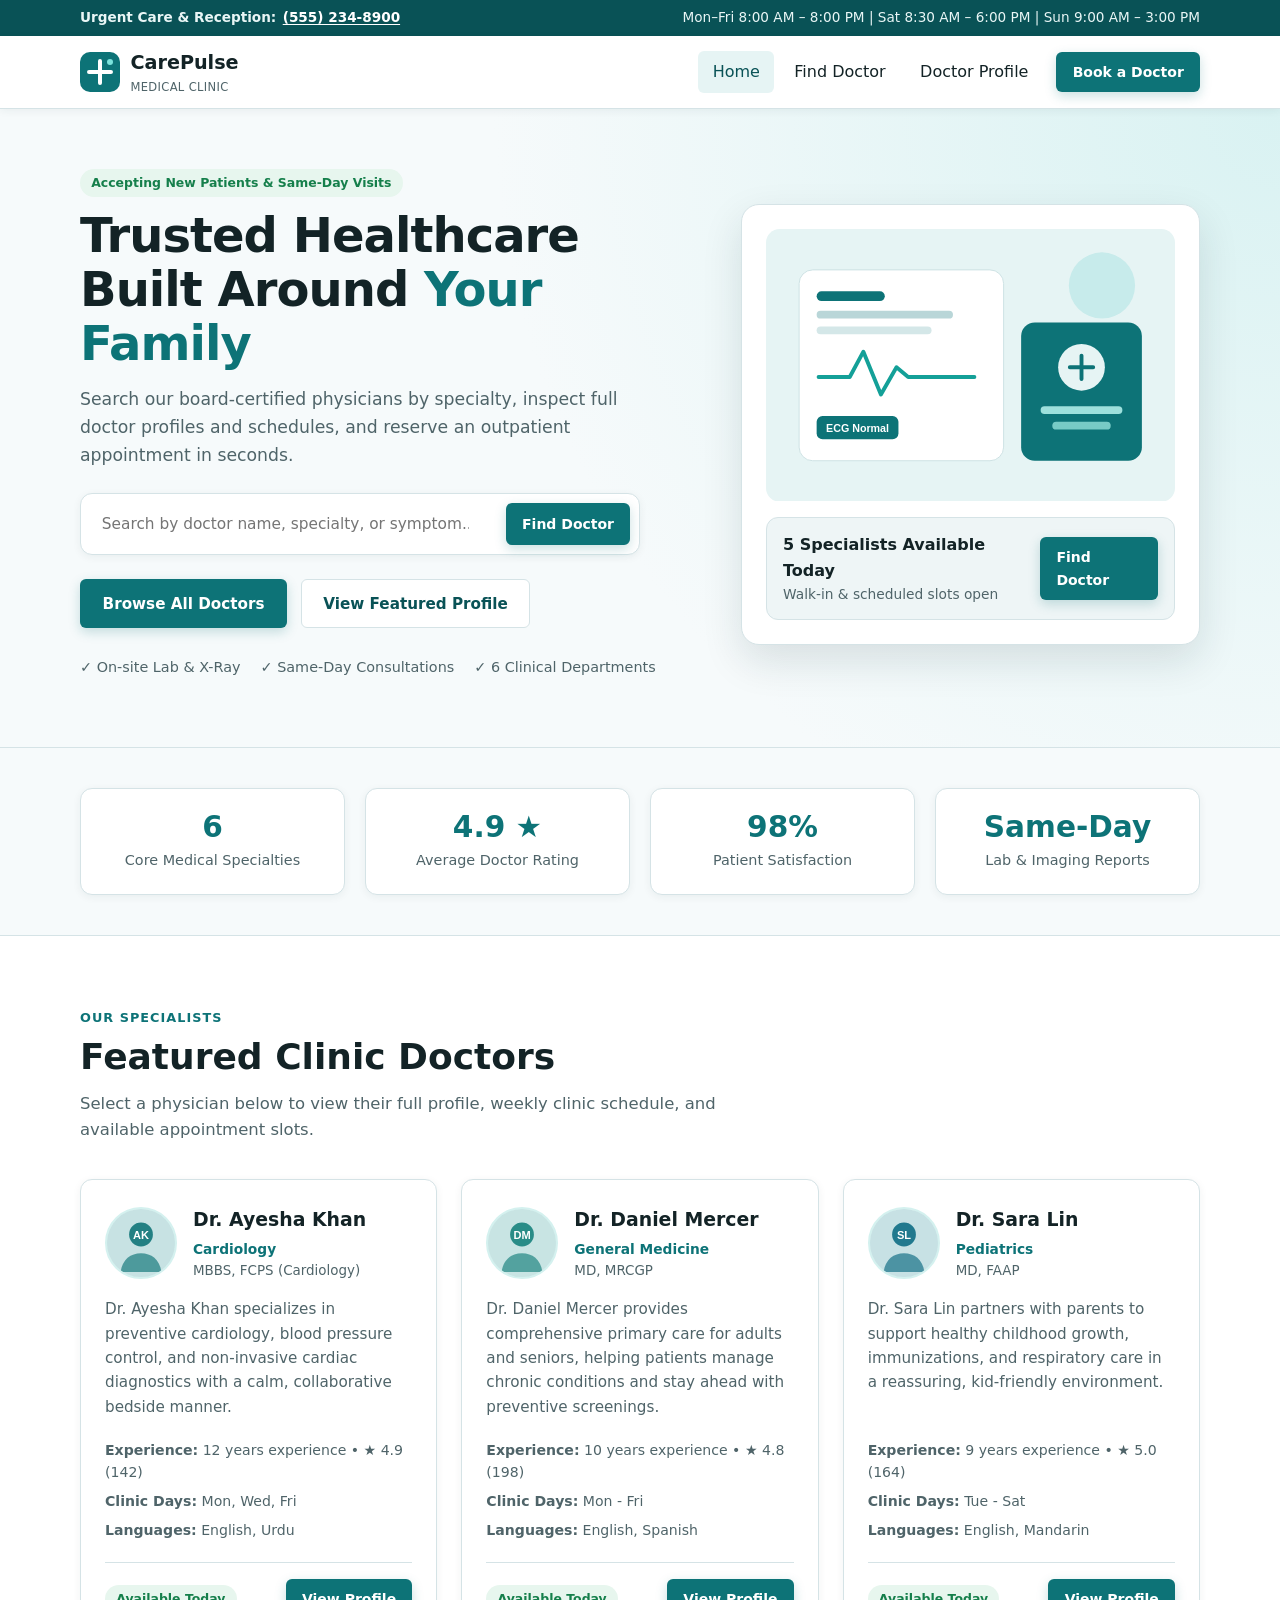
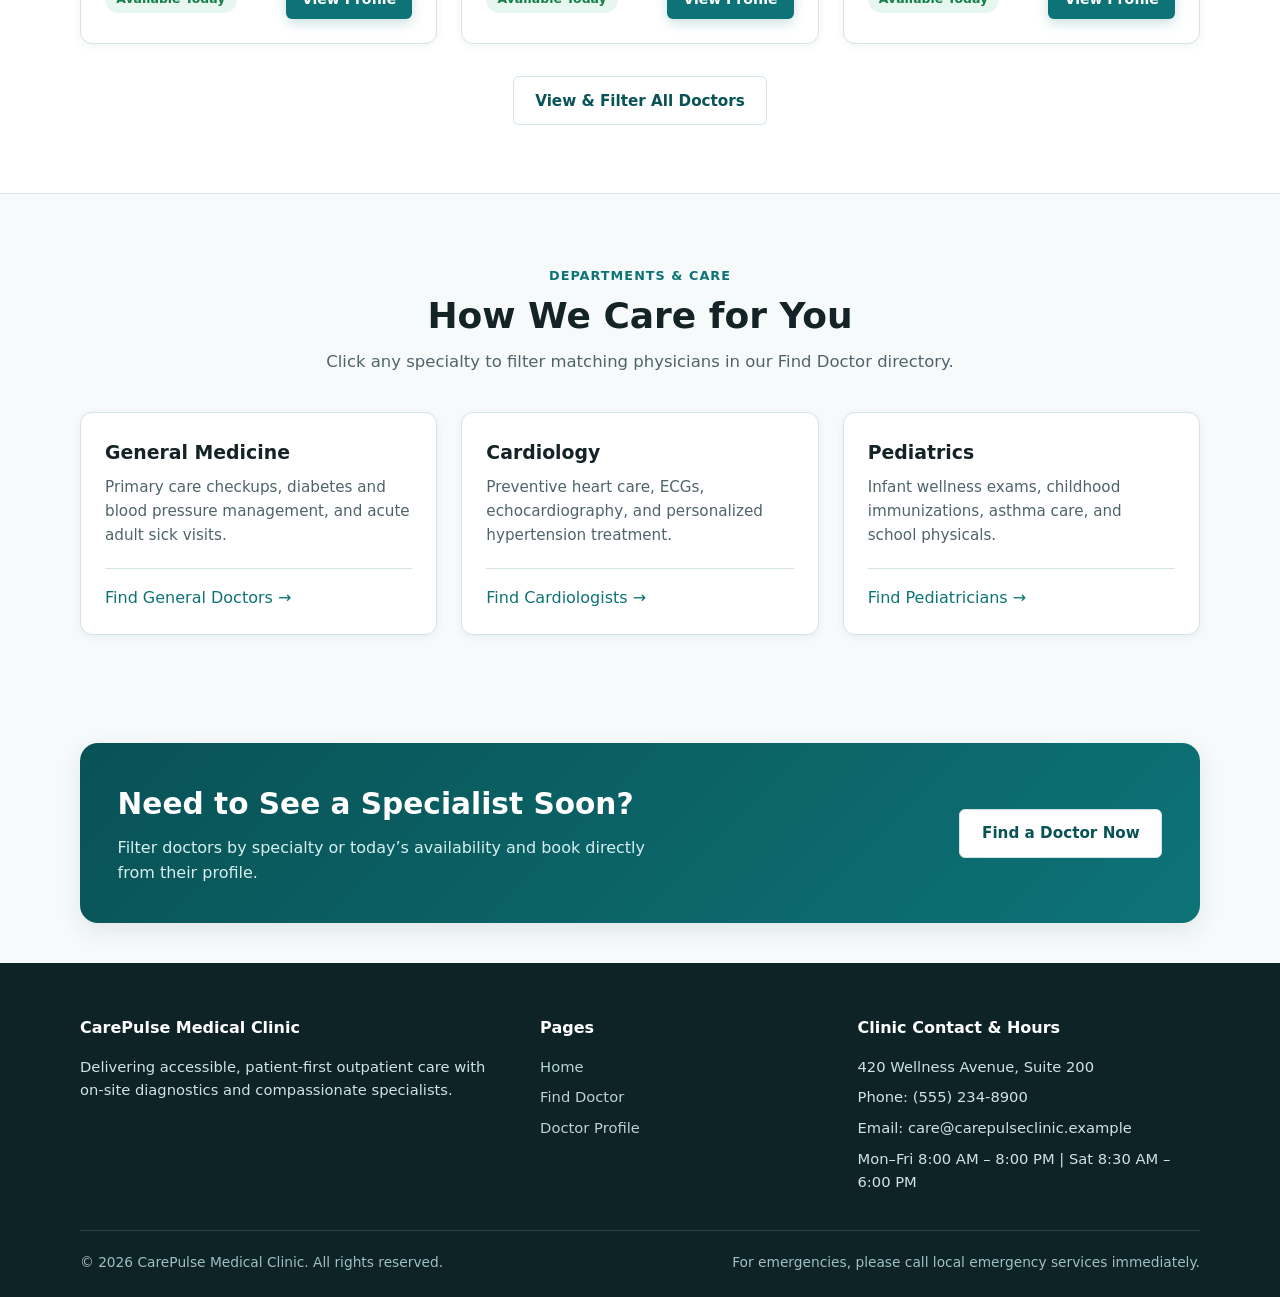
==== index.html @ f6d3c92e "intital draft" ====
<!DOCTYPE html>
<html lang="en">
<head>
  <meta charset="UTF-8">
  <meta name="viewport" content="width=device-width, initial-scale=1.0">
  <title>CarePulse Medical Clinic | Home</title>
  <meta name="description" content="CarePulse Medical Clinic — find trusted specialists, explore doctor profiles, and schedule your visit online.">
  <link rel="stylesheet" href="css/styles.css">
</head>
<body>
  <a class="skip-link" href="#main-content">Skip to main content</a>

  <div class="top-bar">
    <div class="container top-bar__inner">
      <div class="top-bar__item">
        <strong>Urgent Care &amp; Reception:</strong>
        <a href="tel:+15552348900">(555) 234-8900</a>
      </div>
      <div class="top-bar__item">
        <span>Mon–Fri 8:00 AM – 8:00 PM | Sat 8:30 AM – 6:00 PM | Sun 9:00 AM – 3:00 PM</span>
      </div>
    </div>
  </div>

  <header class="site-header">
    <div class="container nav-wrapper">
      <a class="brand" href="index.html">
        <svg class="brand__logo" viewBox="0 0 40 40" fill="none" aria-hidden="true">
          <rect width="40" height="40" rx="10" fill="#0d7377"/>
          <path d="M20 9v22M9 20h22" stroke="#ffffff" stroke-width="4" stroke-linecap="round"/>
          <circle cx="30" cy="10" r="3" fill="#7be3dc"/>
        </svg>
        <span>
          CarePulse
          <span class="brand__sub">Medical Clinic</span>
        </span>
      </a>

      <button class="nav-toggle" id="navToggle" type="button" aria-expanded="false" aria-controls="navMenu" aria-label="Toggle navigation menu">
        <svg width="22" height="22" viewBox="0 0 24 24" fill="none" stroke="currentColor" stroke-width="2" aria-hidden="true">
          <line x1="3" y1="6" x2="21" y2="6"></line>
          <line x1="3" y1="12" x2="21" y2="12"></line>
          <line x1="3" y1="18" x2="21" y2="18"></line>
        </svg>
        Menu
      </button>

      <nav aria-label="Primary navigation">
        <ul class="nav-menu" id="navMenu">
          <li><a class="nav-link is-active" href="index.html" aria-current="page">Home</a></li>
          <li><a class="nav-link" href="finddoctor.html">Find Doctor</a></li>
          <li><a class="nav-link" href="doctorprofile.html">Doctor Profile</a></li>
          <li><a class="btn btn--primary btn--sm nav-cta" href="finddoctor.html">Book a Doctor</a></li>
        </ul>
      </nav>
    </div>
  </header>

  <main id="main-content">
    <section class="hero">
      <div class="container hero__grid">
        <div>
          <span class="badge badge--success">Accepting New Patients &amp; Same-Day Visits</span>
          <h1 class="hero__title">Trusted Healthcare Built Around <span>Your Family</span></h1>
          <p class="hero__desc">
            Search our board-certified physicians by specialty, inspect full doctor profiles and schedules,
            and reserve an outpatient appointment in seconds.
          </p>

          <form class="hero__search-form" id="homeQuickSearchForm" role="search">
            <label class="sr-only" for="homeQuickSearchInput">Search doctor or specialty</label>
            <input
              class="hero__search-input"
              type="search"
              id="homeQuickSearchInput"
              placeholder="Search by doctor name, specialty, or symptom..."
            >
            <button type="submit" class="btn btn--primary btn--sm">Find Doctor</button>
          </form>

          <div class="hero__actions">
            <a class="btn btn--primary" href="finddoctor.html">Browse All Doctors</a>
            <a class="btn btn--secondary" href="doctorprofile.html">View Featured Profile</a>
          </div>
          <div class="hero__trust">
            <span>&#10003; On-site Lab &amp; X-Ray</span>
            <span>&#10003; Same-Day Consultations</span>
            <span>&#10003; 6 Clinical Departments</span>
          </div>
        </div>

        <div class="hero__visual">
          <svg viewBox="0 0 420 280" width="100%" role="img" aria-label="CarePulse clinic care and diagnostics illustration">
            <rect width="420" height="280" rx="14" fill="#e6f4f4"/>
            <circle cx="345" cy="58" r="34" fill="#c7ebeb"/>
            <rect x="34" y="42" width="210" height="196" rx="14" fill="#ffffff" stroke="#cde2e4"/>
            <rect x="52" y="64" width="70" height="10" rx="5" fill="#0d7377"/>
            <rect x="52" y="84" width="140" height="8" rx="4" fill="#b9d6d8"/>
            <rect x="52" y="100" width="118" height="8" rx="4" fill="#d4e7e8"/>
            <path d="M54 152h32l14-26 18 44 16-28 12 10h68" fill="none" stroke="#14a098" stroke-width="4" stroke-linecap="round" stroke-linejoin="round"/>
            <rect x="52" y="192" width="84" height="24" rx="6" fill="#0d7377"/>
            <text x="94" y="208" text-anchor="middle" fill="#ffffff" font-size="11" font-weight="700" font-family="sans-serif">ECG Normal</text>
            <rect x="262" y="96" width="124" height="142" rx="14" fill="#0d7377"/>
            <circle cx="324" cy="142" r="24" fill="#e6f4f4"/>
            <path d="M324 130v24M312 142h24" stroke="#0d7377" stroke-width="4" stroke-linecap="round"/>
            <rect x="282" y="182" width="84" height="8" rx="4" fill="#9de0dc"/>
            <rect x="294" y="198" width="60" height="8" rx="4" fill="#78cbc6"/>
          </svg>
          <div class="hero__floating-card">
            <div>
              <strong>5 Specialists Available Today</strong>
              <div style="font-size:0.86rem;color:var(--color-text-muted);">Walk-in &amp; scheduled slots open</div>
            </div>
            <a class="btn btn--primary btn--sm" href="finddoctor.html">Find Doctor</a>
          </div>
        </div>
      </div>
    </section>

    <section class="section section--tight">
      <div class="container">
        <div class="stats-grid">
          <div class="stat-card">
            <div class="stat-card__value">6</div>
            <div class="stat-card__label">Core Medical Specialties</div>
          </div>
          <div class="stat-card">
            <div class="stat-card__value">4.9 &#9733;</div>
            <div class="stat-card__label">Average Doctor Rating</div>
          </div>
          <div class="stat-card">
            <div class="stat-card__value">98%</div>
            <div class="stat-card__label">Patient Satisfaction</div>
          </div>
          <div class="stat-card">
            <div class="stat-card__value">Same-Day</div>
            <div class="stat-card__label">Lab &amp; Imaging Reports</div>
          </div>
        </div>
      </div>
    </section>

    <section class="section section--alt">
      <div class="container">
        <div class="section-header">
          <span class="section-header__eyebrow">Our Specialists</span>
          <h2 class="section-header__title">Featured Clinic Doctors</h2>
          <p class="section-header__desc">
            Select a physician below to view their full profile, weekly clinic schedule, and available appointment slots.
          </p>
        </div>

        <div class="card-grid" id="homeFeaturedDoctors"></div>

        <div style="margin-top:2rem;text-align:center;">
          <a class="btn btn--secondary" href="finddoctor.html">View &amp; Filter All Doctors</a>
        </div>
      </div>
    </section>

    <section class="section">
      <div class="container">
        <div class="section-header section-header--center">
          <span class="section-header__eyebrow">Departments &amp; Care</span>
          <h2 class="section-header__title">How We Care for You</h2>
          <p class="section-header__desc">Click any specialty to filter matching physicians in our Find Doctor directory.</p>
        </div>

        <div class="card-grid">
          <article class="card">
            <h3 class="card__title">General Medicine</h3>
            <p class="card__text">Primary care checkups, diabetes and blood pressure management, and acute adult sick visits.</p>
            <div class="card__footer">
              <a href="finddoctor.html?specialty=general-medicine">Find General Doctors &rarr;</a>
            </div>
          </article>

          <article class="card">
            <h3 class="card__title">Cardiology</h3>
            <p class="card__text">Preventive heart care, ECGs, echocardiography, and personalized hypertension treatment.</p>
            <div class="card__footer">
              <a href="finddoctor.html?specialty=cardiology">Find Cardiologists &rarr;</a>
            </div>
          </article>

          <article class="card">
            <h3 class="card__title">Pediatrics</h3>
            <p class="card__text">Infant wellness exams, childhood immunizations, asthma care, and school physicals.</p>
            <div class="card__footer">
              <a href="finddoctor.html?specialty=pediatrics">Find Pediatricians &rarr;</a>
            </div>
          </article>
        </div>
      </div>
    </section>

    <section class="section section--tight">
      <div class="container">
        <div class="cta-banner">
          <div>
            <h2 class="cta-banner__title">Need to See a Specialist Soon?</h2>
            <p class="cta-banner__desc">Filter doctors by specialty or today&rsquo;s availability and book directly from their profile.</p>
          </div>
          <a class="btn btn--secondary" href="finddoctor.html">Find a Doctor Now</a>
        </div>
      </div>
    </section>
  </main>

  <footer class="site-footer">
    <div class="container">
      <div class="footer-grid">
        <div>
          <h3 class="footer-title">CarePulse Medical Clinic</h3>
          <p style="margin:0;font-size:0.92rem;">
            Delivering accessible, patient-first outpatient care with on-site diagnostics and compassionate specialists.
          </p>
        </div>
        <div>
          <h3 class="footer-title">Pages</h3>
          <ul class="footer-links">
            <li><a href="index.html">Home</a></li>
            <li><a href="finddoctor.html">Find Doctor</a></li>
            <li><a href="doctorprofile.html">Doctor Profile</a></li>
          </ul>
        </div>
        <div>
          <h3 class="footer-title">Clinic Contact &amp; Hours</h3>
          <ul class="footer-links">
            <li>420 Wellness Avenue, Suite 200</li>
            <li>Phone: (555) 234-8900</li>
            <li>Email: care@carepulseclinic.example</li>
            <li>Mon–Fri 8:00 AM – 8:00 PM | Sat 8:30 AM – 6:00 PM</li>
          </ul>
        </div>
      </div>
      <div class="footer-bottom">
        <span>&copy; <span id="currentYear">2026</span> CarePulse Medical Clinic. All rights reserved.</span>
        <span>For emergencies, please call local emergency services immediately.</span>
      </div>
    </div>
  </footer>

  <script src="js/data.js"></script>
  <script src="js/main.js"></script>
</body>
</html>
---- css/styles.css ----
/* ==========================================================================
   CarePulse Medical Clinic - 3-Page Design System & Styles
   Pages: index.html (Home), finddoctor.html (Find Doctor), doctorprofile.html
   ========================================================================== */

:root {
  --color-primary: #0d7377;
  --color-primary-dark: #095256;
  --color-primary-light: #e6f4f4;
  --color-accent: #14a098;
  --color-accent-soft: #d4f1ef;

  --color-bg: #f6fafb;
  --color-surface: #ffffff;
  --color-surface-alt: #eef5f6;

  --color-text: #132326;
  --color-text-muted: #4f6469;
  --color-border: #d5e3e6;

  --color-success: #157f4b;
  --color-success-bg: #e7f6ee;
  --color-warning: #a15c07;
  --color-warning-bg: #fef4e6;
  --color-danger: #c0392b;
  --color-danger-bg: #fdecea;

  --font-sans: "Segoe UI", system-ui, -apple-system, BlinkMacSystemFont, Roboto,
    "Helvetica Neue", Arial, sans-serif;

  --container-max: 1160px;
  --radius-sm: 6px;
  --radius-md: 12px;
  --radius-lg: 18px;
  --radius-pill: 999px;

  --shadow-sm: 0 2px 8px rgba(13, 45, 50, 0.06);
  --shadow-md: 0 8px 24px rgba(13, 45, 50, 0.09);
  --shadow-lg: 0 16px 40px rgba(13, 45, 50, 0.12);

  --transition-fast: 0.18s ease;
  --transition-base: 0.25s ease;
}

*,
*::before,
*::after {
  box-sizing: border-box;
}

html {
  scroll-behavior: smooth;
}

body {
  margin: 0;
  font-family: var(--font-sans);
  color: var(--color-text);
  background-color: var(--color-bg);
  line-height: 1.6;
  -webkit-font-smoothing: antialiased;
}

img,
svg {
  display: block;
  max-width: 100%;
}

a {
  color: var(--color-primary);
  text-decoration: none;
}

a:hover {
  color: var(--color-primary-dark);
}

button,
input,
select,
textarea {
  font: inherit;
  color: inherit;
}

:focus-visible {
  outline: 3px solid var(--color-accent);
  outline-offset: 2px;
}

.sr-only {
  position: absolute;
  width: 1px;
  height: 1px;
  padding: 0;
  margin: -1px;
  overflow: hidden;
  clip: rect(0, 0, 0, 0);
  border: 0;
}

.skip-link {
  position: absolute;
  left: 1rem;
  top: -3rem;
  background: var(--color-primary-dark);
  color: #ffffff;
  padding: 0.6rem 1rem;
  border-radius: var(--radius-sm);
  z-index: 1000;
  font-weight: 600;
  transition: top var(--transition-fast);
}

.skip-link:focus {
  top: 0.75rem;
  color: #ffffff;
}

.container {
  width: 100%;
  max-width: var(--container-max);
  margin: 0 auto;
  padding: 0 1.25rem;
}

/* Utility Bar */
.top-bar {
  background: var(--color-primary-dark);
  color: #e9f6f6;
  font-size: 0.85rem;
  padding: 0.45rem 0;
}

.top-bar__inner {
  display: flex;
  flex-wrap: wrap;
  justify-content: space-between;
  align-items: center;
  gap: 0.5rem 1.25rem;
}

.top-bar__item {
  display: inline-flex;
  align-items: center;
  gap: 0.4rem;
}

.top-bar a {
  color: #ffffff;
  font-weight: 600;
  text-decoration: underline;
  text-underline-offset: 2px;
}

/* Header & Navigation */
.site-header {
  position: sticky;
  top: 0;
  z-index: 900;
  background: rgba(255, 255, 255, 0.96);
  backdrop-filter: blur(8px);
  border-bottom: 1px solid var(--color-border);
  box-shadow: var(--shadow-sm);
}

.nav-wrapper {
  display: flex;
  align-items: center;
  justify-content: space-between;
  min-height: 72px;
  gap: 1rem;
}

.brand {
  display: inline-flex;
  align-items: center;
  gap: 0.65rem;
  font-weight: 700;
  font-size: 1.2rem;
  color: var(--color-text);
}

.brand:hover {
  color: var(--color-primary);
}

.brand__logo {
  width: 40px;
  height: 40px;
  flex-shrink: 0;
}

.brand__sub {
  display: block;
  font-size: 0.72rem;
  font-weight: 500;
  color: var(--color-text-muted);
  letter-spacing: 0.03em;
  text-transform: uppercase;
}

.nav-toggle {
  display: none;
  background: var(--color-surface-alt);
  border: 1px solid var(--color-border);
  border-radius: var(--radius-sm);
  padding: 0.5rem 0.65rem;
  cursor: pointer;
  color: var(--color-text);
}

.nav-menu {
  display: flex;
  align-items: center;
  gap: 0.35rem;
  list-style: none;
  margin: 0;
  padding: 0;
}

.nav-link {
  display: inline-block;
  padding: 0.5rem 0.9rem;
  border-radius: var(--radius-sm);
  font-weight: 500;
  color: var(--color-text);
  transition: background-color var(--transition-fast), color var(--transition-fast);
}

.nav-link:hover,
.nav-link.is-active {
  background: var(--color-primary-light);
  color: var(--color-primary-dark);
}

.nav-cta {
  margin-left: 0.5rem;
}

/* Buttons */
.btn {
  display: inline-flex;
  align-items: center;
  justify-content: center;
  gap: 0.5rem;
  padding: 0.72rem 1.35rem;
  border-radius: var(--radius-sm);
  font-weight: 600;
  font-size: 0.95rem;
  border: 1px solid transparent;
  cursor: pointer;
  transition: transform var(--transition-fast), background-color var(--transition-fast),
    border-color var(--transition-fast), box-shadow var(--transition-fast);
}

.btn:active {
  transform: translateY(1px);
}

.btn--primary {
  background: var(--color-primary);
  color: #ffffff;
  box-shadow: 0 4px 12px rgba(13, 115, 119, 0.22);
}

.btn--primary:hover {
  background: var(--color-primary-dark);
  color: #ffffff;
}

.btn--secondary {
  background: var(--color-surface);
  color: var(--color-primary-dark);
  border-color: var(--color-border);
}

.btn--secondary:hover {
  background: var(--color-primary-light);
  border-color: var(--color-primary);
}

.btn--danger {
  background: var(--color-danger-bg);
  color: var(--color-danger);
  border-color: #f5c6c2;
  padding: 0.45rem 0.85rem;
  font-size: 0.85rem;
}

.btn--danger:hover {
  background: var(--color-danger);
  color: #ffffff;
}

.btn--sm {
  padding: 0.5rem 0.95rem;
  font-size: 0.875rem;
}

/* Badges & Tags */
.badge {
  display: inline-flex;
  align-items: center;
  gap: 0.35rem;
  padding: 0.25rem 0.7rem;
  border-radius: var(--radius-pill);
  font-size: 0.78rem;
  font-weight: 600;
  background: var(--color-primary-light);
  color: var(--color-primary-dark);
}

.badge--success {
  background: var(--color-success-bg);
  color: var(--color-success);
}

.badge--warning {
  background: var(--color-warning-bg);
  color: var(--color-warning);
}

.tag-list {
  display: flex;
  flex-wrap: wrap;
  gap: 0.5rem;
  list-style: none;
  margin: 0;
  padding: 0;
}

.tag {
  background: var(--color-surface-alt);
  border: 1px solid var(--color-border);
  border-radius: var(--radius-pill);
  padding: 0.32rem 0.8rem;
  font-size: 0.85rem;
  color: var(--color-text);
}

/* Sections */
.section {
  padding: 4.25rem 0;
}

.section--alt {
  background: var(--color-surface);
  border-top: 1px solid var(--color-border);
  border-bottom: 1px solid var(--color-border);
}

.section--tight {
  padding: 2.5rem 0;
}

.section-header {
  max-width: 680px;
  margin-bottom: 2.25rem;
}

.section-header--center {
  margin-left: auto;
  margin-right: auto;
  text-align: center;
}

.section-header__eyebrow {
  display: inline-block;
  font-size: 0.8rem;
  font-weight: 700;
  text-transform: uppercase;
  letter-spacing: 0.08em;
  color: var(--color-primary);
  margin-bottom: 0.45rem;
}

.section-header__title {
  margin: 0 0 0.75rem;
  font-size: clamp(1.65rem, 3vw, 2.25rem);
  line-height: 1.2;
}

.section-header__desc {
  margin: 0;
  color: var(--color-text-muted);
  font-size: 1.03rem;
}

/* Page Banner */
.page-banner {
  background: linear-gradient(135deg, var(--color-primary-dark) 0%, var(--color-primary) 100%);
  color: #ffffff;
  padding: 3rem 0;
}

.page-banner__title {
  margin: 0.4rem 0 0.6rem;
  font-size: clamp(1.8rem, 3.2vw, 2.45rem);
  line-height: 1.15;
}

.page-banner__desc {
  margin: 0;
  max-width: 640px;
  color: #d9f1f1;
  font-size: 1.02rem;
}

.breadcrumb {
  display: flex;
  align-items: center;
  gap: 0.45rem;
  font-size: 0.88rem;
  color: #cbe9ea;
}

.breadcrumb a {
  color: #ffffff;
  text-decoration: underline;
  text-underline-offset: 2px;
}

/* Hero Section */
.hero {
  background: radial-gradient(circle at top right, #d9f2f2 0%, var(--color-bg) 55%);
  padding: 3.75rem 0 4.25rem;
  border-bottom: 1px solid var(--color-border);
}

.hero__grid {
  display: grid;
  grid-template-columns: 1.15fr 0.85fr;
  align-items: center;
  gap: 2.5rem;
}

.hero__title {
  margin: 0.75rem 0 1rem;
  font-size: clamp(2rem, 4vw, 3rem);
  line-height: 1.12;
  letter-spacing: -0.02em;
}

.hero__title span {
  color: var(--color-primary);
}

.hero__desc {
  margin: 0 0 1.5rem;
  font-size: 1.08rem;
  color: var(--color-text-muted);
  max-width: 560px;
}

.hero__search-form {
  display: flex;
  flex-wrap: wrap;
  gap: 0.65rem;
  background: var(--color-surface);
  border: 1px solid var(--color-border);
  padding: 0.55rem;
  border-radius: var(--radius-md);
  box-shadow: var(--shadow-sm);
  margin-bottom: 1.5rem;
  max-width: 560px;
}

.hero__search-input {
  flex: 1;
  min-width: 200px;
  border: 0;
  background: transparent;
  padding: 0.55rem 0.75rem;
  font-size: 0.96rem;
}

.hero__search-input:focus {
  outline: none;
}

.hero__actions {
  display: flex;
  flex-wrap: wrap;
  gap: 0.85rem;
  margin-bottom: 1.75rem;
}

.hero__trust {
  display: flex;
  flex-wrap: wrap;
  gap: 1.25rem;
  font-size: 0.9rem;
  color: var(--color-text-muted);
}

.hero__visual {
  background: var(--color-surface);
  border: 1px solid var(--color-border);
  border-radius: var(--radius-lg);
  padding: 1.5rem;
  box-shadow: var(--shadow-lg);
}

.hero__floating-card {
  margin-top: 1rem;
  display: flex;
  align-items: center;
  justify-content: space-between;
  gap: 1rem;
  padding: 0.85rem 1rem;
  background: var(--color-surface-alt);
  border-radius: var(--radius-md);
  border: 1px solid var(--color-border);
}

/* Stats Strip */
.stats-grid {
  display: grid;
  grid-template-columns: repeat(4, 1fr);
  gap: 1.25rem;
}

.stat-card {
  background: var(--color-surface);
  border: 1px solid var(--color-border);
  border-radius: var(--radius-md);
  padding: 1.35rem;
  text-align: center;
  box-shadow: var(--shadow-sm);
}

.stat-card__value {
  font-size: 1.85rem;
  font-weight: 800;
  color: var(--color-primary);
  line-height: 1.1;
}

.stat-card__label {
  margin-top: 0.35rem;
  font-size: 0.9rem;
  color: var(--color-text-muted);
}

/* Grids & Cards */
.card-grid {
  display: grid;
  grid-template-columns: repeat(3, 1fr);
  gap: 1.5rem;
}

.card-grid--2 {
  grid-template-columns: repeat(2, 1fr);
}

.card {
  background: var(--color-surface);
  border: 1px solid var(--color-border);
  border-radius: var(--radius-md);
  padding: 1.5rem;
  box-shadow: var(--shadow-sm);
  display: flex;
  flex-direction: column;
  transition: transform var(--transition-base), box-shadow var(--transition-base),
    border-color var(--transition-base);
}

.card:hover {
  transform: translateY(-3px);
  box-shadow: var(--shadow-md);
  border-color: #b7d7dc;
}

.card__icon {
  width: 48px;
  height: 48px;
  border-radius: var(--radius-md);
  background: var(--color-primary-light);
  color: var(--color-primary);
  display: inline-flex;
  align-items: center;
  justify-content: center;
  margin-bottom: 1rem;
}

.card__title {
  margin: 0 0 0.5rem;
  font-size: 1.18rem;
}

.card__text {
  margin: 0 0 1.25rem;
  color: var(--color-text-muted);
  font-size: 0.95rem;
  flex: 1;
}

.card__footer {
  display: flex;
  align-items: center;
  justify-content: space-between;
  gap: 0.75rem;
  padding-top: 1rem;
  border-top: 1px solid var(--color-border);
}

/* Doctor Cards */
.doctor-card__header {
  display: flex;
  align-items: center;
  gap: 1rem;
  margin-bottom: 1rem;
}

.doctor-avatar {
  width: 72px;
  height: 72px;
  border-radius: 50%;
  background: var(--color-primary-light);
  border: 2px solid var(--color-accent-soft);
  flex-shrink: 0;
  overflow: hidden;
  display: flex;
  align-items: center;
  justify-content: center;
}

.doctor-avatar--lg {
  width: 104px;
  height: 104px;
}

.doctor-card__specialty {
  font-size: 0.86rem;
  font-weight: 600;
  color: var(--color-primary);
}

.doctor-card__creds {
  font-size: 0.84rem;
  color: var(--color-text-muted);
}

.doctor-details {
  list-style: none;
  margin: 0 0 1.25rem;
  padding: 0;
  display: grid;
  gap: 0.4rem;
  font-size: 0.88rem;
  color: var(--color-text-muted);
}

/* Filter Toolbar (Find Doctor Page) */
.filter-bar {
  background: var(--color-surface);
  border: 1px solid var(--color-border);
  border-radius: var(--radius-md);
  padding: 1.15rem;
  margin-bottom: 1.5rem;
  display: flex;
  flex-wrap: wrap;
  align-items: center;
  justify-content: space-between;
  gap: 1rem;
  box-shadow: var(--shadow-sm);
}

.filter-controls {
  display: flex;
  flex-wrap: wrap;
  align-items: center;
  gap: 0.75rem;
  width: 100%;
}

.filter-pills {
  display: flex;
  flex-wrap: wrap;
  gap: 0.5rem;
}

.filter-pill {
  border: 1px solid var(--color-border);
  background: var(--color-surface-alt);
  color: var(--color-text);
  padding: 0.45rem 0.9rem;
  border-radius: var(--radius-pill);
  font-size: 0.88rem;
  font-weight: 600;
  cursor: pointer;
  transition: background-color var(--transition-fast), color var(--transition-fast),
    border-color var(--transition-fast);
}

.filter-pill:hover {
  border-color: var(--color-primary);
}

.filter-pill.is-active {
  background: var(--color-primary);
  border-color: var(--color-primary);
  color: #ffffff;
}

.search-box {
  position: relative;
  min-width: 240px;
  flex: 1;
}

.search-box__input {
  width: 100%;
  padding: 0.6rem 0.9rem 0.6rem 2.35rem;
  border: 1px solid var(--color-border);
  border-radius: var(--radius-sm);
  background: var(--color-bg);
}

.search-box__icon {
  position: absolute;
  left: 0.75rem;
  top: 50%;
  transform: translateY(-50%);
  color: var(--color-text-muted);
  pointer-events: none;
}

.toggle-check {
  display: inline-flex;
  align-items: center;
  gap: 0.45rem;
  font-size: 0.9rem;
  font-weight: 600;
  color: var(--color-text);
  cursor: pointer;
  padding: 0.45rem 0.75rem;
  border-radius: var(--radius-sm);
  background: var(--color-surface-alt);
  border: 1px solid var(--color-border);
}

/* Doctor Profile Page Layout */
.profile-header-card {
  background: var(--color-surface);
  border: 1px solid var(--color-border);
  border-radius: var(--radius-lg);
  padding: 2rem;
  box-shadow: var(--shadow-md);
  display: flex;
  flex-wrap: wrap;
  align-items: center;
  justify-content: space-between;
  gap: 1.5rem;
  margin-bottom: 2rem;
}

.profile-identity {
  display: flex;
  align-items: center;
  gap: 1.35rem;
  flex: 1;
  min-width: 280px;
}

.profile-meta-row {
  display: flex;
  flex-wrap: wrap;
  gap: 0.6rem 1.25rem;
  margin-top: 0.6rem;
  font-size: 0.92rem;
  color: var(--color-text-muted);
}

.two-col-layout {
  display: grid;
  grid-template-columns: 1.15fr 0.85fr;
  gap: 2rem;
  align-items: start;
}

.panel {
  background: var(--color-surface);
  border: 1px solid var(--color-border);
  border-radius: var(--radius-md);
  padding: 1.65rem;
  box-shadow: var(--shadow-sm);
}

.panel__title {
  margin: 0 0 0.4rem;
  font-size: 1.25rem;
}

.panel__subtitle {
  margin: 0 0 1.25rem;
  color: var(--color-text-muted);
  font-size: 0.94rem;
}

.schedule-table {
  width: 100%;
  border-collapse: collapse;
  font-size: 0.92rem;
}

.schedule-table th,
.schedule-table td {
  padding: 0.6rem 0.5rem;
  border-bottom: 1px solid var(--color-border);
  text-align: left;
}

.doctor-switcher {
  display: flex;
  flex-wrap: wrap;
  align-items: center;
  gap: 0.5rem;
  margin-bottom: 1.5rem;
}

/* Forms & Slots */
.form-grid {
  display: grid;
  grid-template-columns: repeat(2, 1fr);
  gap: 0.95rem 1.1rem;
}

.form-group {
  display: flex;
  flex-direction: column;
  gap: 0.35rem;
}

.form-group--full {
  grid-column: 1 / -1;
}

.form-label {
  font-weight: 600;
  font-size: 0.88rem;
}

.form-label span {
  color: var(--color-danger);
}

.form-control {
  width: 100%;
  padding: 0.62rem 0.82rem;
  border: 1px solid var(--color-border);
  border-radius: var(--radius-sm);
  background: var(--color-bg);
  transition: border-color var(--transition-fast), background-color var(--transition-fast);
}

.form-control:focus {
  background: var(--color-surface);
  border-color: var(--color-primary);
}

.form-control.is-invalid {
  border-color: var(--color-danger);
  background: #fff9f8;
}

.form-error {
  font-size: 0.8rem;
  color: var(--color-danger);
  min-height: 1em;
}

.slot-grid {
  display: grid;
  grid-template-columns: repeat(4, 1fr);
  gap: 0.5rem;
}

.slot-btn {
  padding: 0.5rem 0.45rem;
  border: 1px solid var(--color-border);
  border-radius: var(--radius-sm);
  background: var(--color-surface-alt);
  font-size: 0.82rem;
  font-weight: 600;
  cursor: pointer;
  text-align: center;
  transition: all var(--transition-fast);
}

.slot-btn:hover:not(:disabled) {
  border-color: var(--color-primary);
  background: var(--color-primary-light);
}

.slot-btn.is-selected {
  background: var(--color-primary);
  border-color: var(--color-primary);
  color: #ffffff;
}

.slot-btn:disabled {
  opacity: 0.45;
  cursor: not-allowed;
  text-decoration: line-through;
}

.alert {
  padding: 0.95rem 1.1rem;
  border-radius: var(--radius-md);
  border: 1px solid transparent;
  margin-bottom: 1.1rem;
}

.alert--success {
  background: var(--color-success-bg);
  border-color: #a8dfc2;
  color: #0e5934;
}

.booking-list {
  display: grid;
  gap: 0.75rem;
}

.booking-item {
  border: 1px solid var(--color-border);
  border-radius: var(--radius-sm);
  padding: 0.85rem 0.95rem;
  background: var(--color-bg);
}

.booking-item__top {
  display: flex;
  justify-content: space-between;
  align-items: flex-start;
  gap: 0.5rem;
  margin-bottom: 0.35rem;
}

/* CTA Banner */
.cta-banner {
  background: linear-gradient(135deg, var(--color-primary-dark), var(--color-primary));
  color: #ffffff;
  border-radius: var(--radius-lg);
  padding: 2.35rem;
  display: flex;
  flex-wrap: wrap;
  align-items: center;
  justify-content: space-between;
  gap: 1.5rem;
  box-shadow: var(--shadow-md);
}

.cta-banner__title {
  margin: 0 0 0.4rem;
  font-size: clamp(1.35rem, 2.5vw, 1.85rem);
}

.cta-banner__desc {
  margin: 0;
  color: #d6f0f0;
  max-width: 560px;
}

/* Footer */
.site-footer {
  background: #0d2326;
  color: #cfe3e5;
  padding: 3.25rem 0 1.5rem;
}

.footer-grid {
  display: grid;
  grid-template-columns: 1.5fr 1fr 1.2fr;
  gap: 2rem;
  margin-bottom: 2.25rem;
}

.footer-title {
  color: #ffffff;
  font-size: 1rem;
  margin: 0 0 0.85rem;
}

.footer-links {
  list-style: none;
  margin: 0;
  padding: 0;
  display: grid;
  gap: 0.45rem;
  font-size: 0.92rem;
}

.footer-links a {
  color: #b7d3d6;
}

.footer-links a:hover {
  color: #ffffff;
  text-decoration: underline;
}

.footer-bottom {
  border-top: 1px solid rgba(255, 255, 255, 0.14);
  padding-top: 1.25rem;
  display: flex;
  flex-wrap: wrap;
  justify-content: space-between;
  gap: 0.75rem;
  font-size: 0.86rem;
  color: #9ec0c4;
}

.empty-state {
  grid-column: 1 / -1;
  text-align: center;
  padding: 2.5rem 1.25rem;
  background: var(--color-surface);
  border: 1px dashed var(--color-border);
  border-radius: var(--radius-md);
  color: var(--color-text-muted);
}

/* Responsive Breakpoints */
@media (max-width: 960px) {
  .hero__grid,
  .two-col-layout {
    grid-template-columns: 1fr;
  }

  .stats-grid {
    grid-template-columns: repeat(2, 1fr);
  }

  .card-grid {
    grid-template-columns: repeat(2, 1fr);
  }

  .footer-grid {
    grid-template-columns: 1fr 1fr;
  }
}

@media (max-width: 720px) {
  .nav-toggle {
    display: inline-flex;
    align-items: center;
    gap: 0.35rem;
  }

  .nav-menu {
    display: none;
    position: absolute;
    top: 100%;
    left: 0;
    right: 0;
    background: var(--color-surface);
    border-bottom: 1px solid var(--color-border);
    box-shadow: var(--shadow-md);
    flex-direction: column;
    align-items: stretch;
    padding: 0.85rem 1.25rem 1.15rem;
    gap: 0.35rem;
  }

  .nav-menu.is-open {
    display: flex;
  }

  .nav-cta {
    margin-left: 0;
    margin-top: 0.35rem;
  }

  .card-grid,
  .card-grid--2,
  .form-grid,
  .footer-grid {
    grid-template-columns: 1fr;
  }

  .slot-grid {
    grid-template-columns: repeat(2, 1fr);
  }

  .section {
    padding: 3rem 0;
  }
}
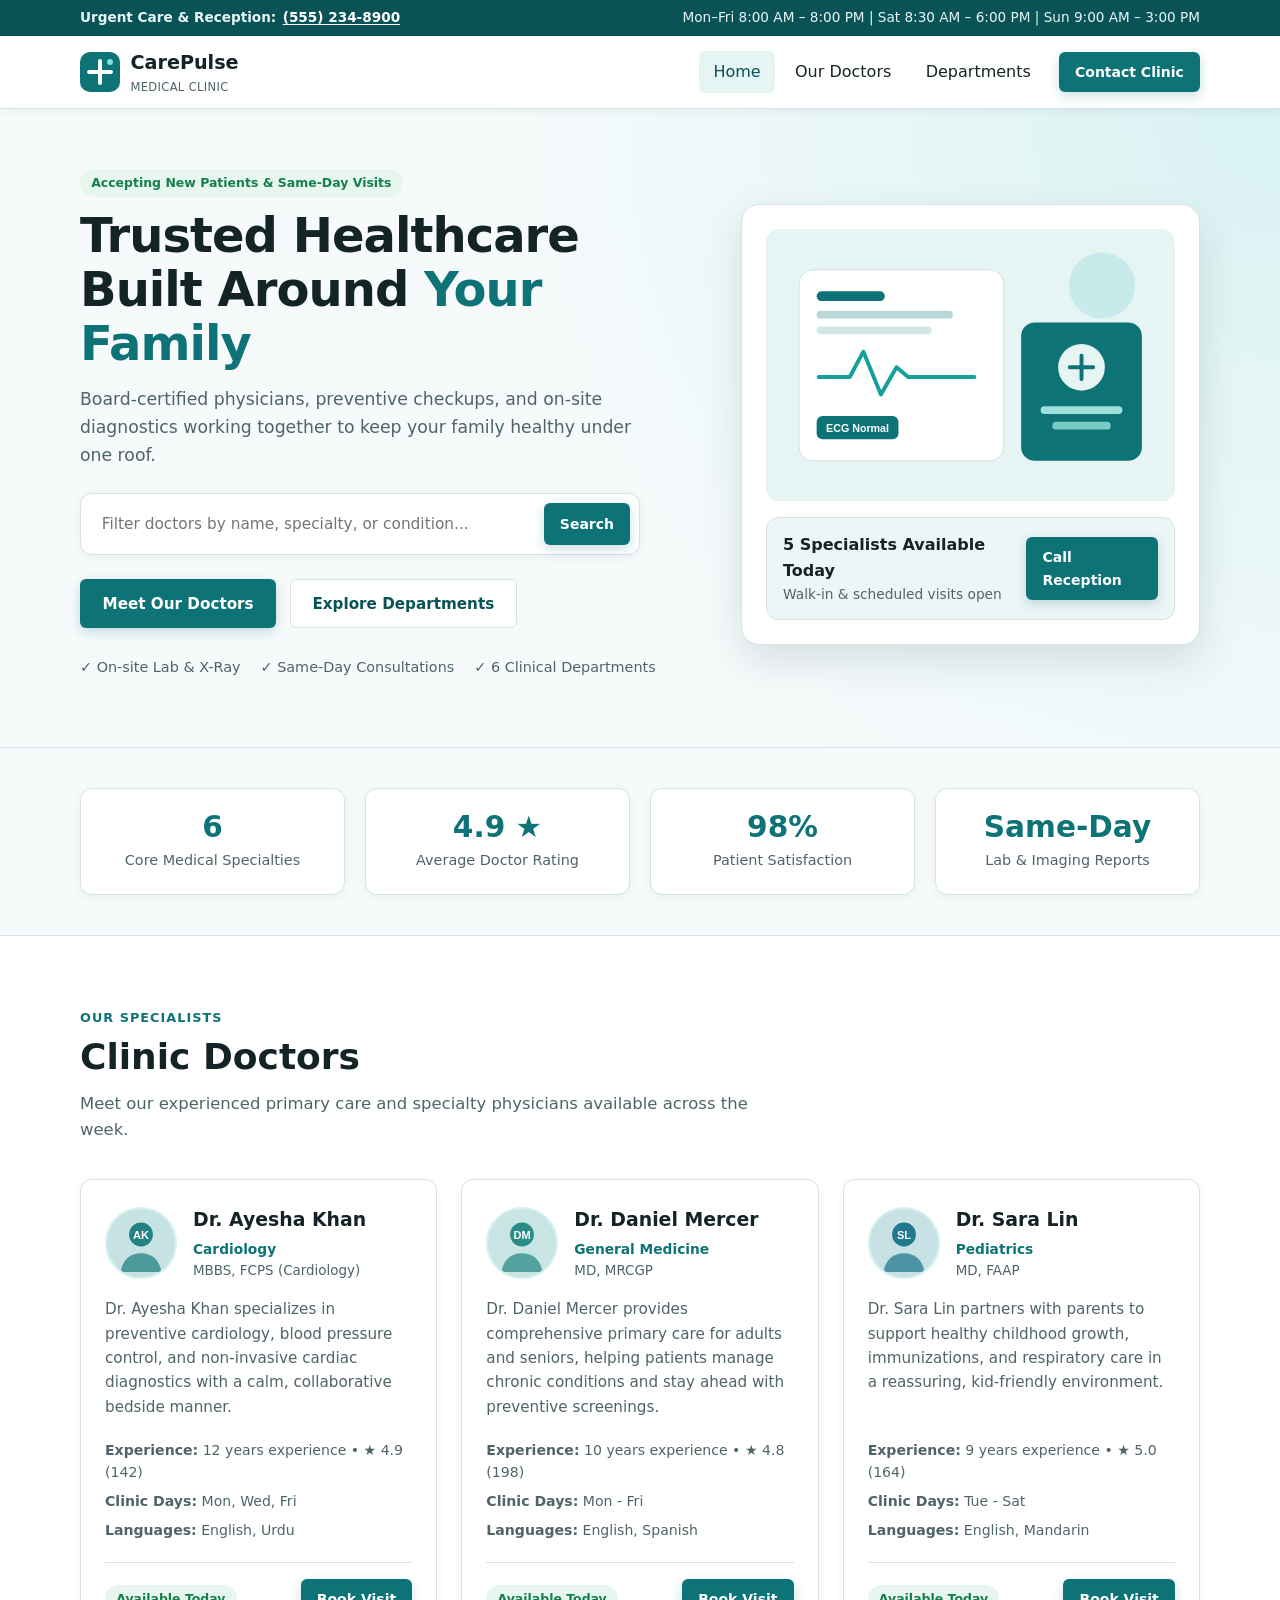
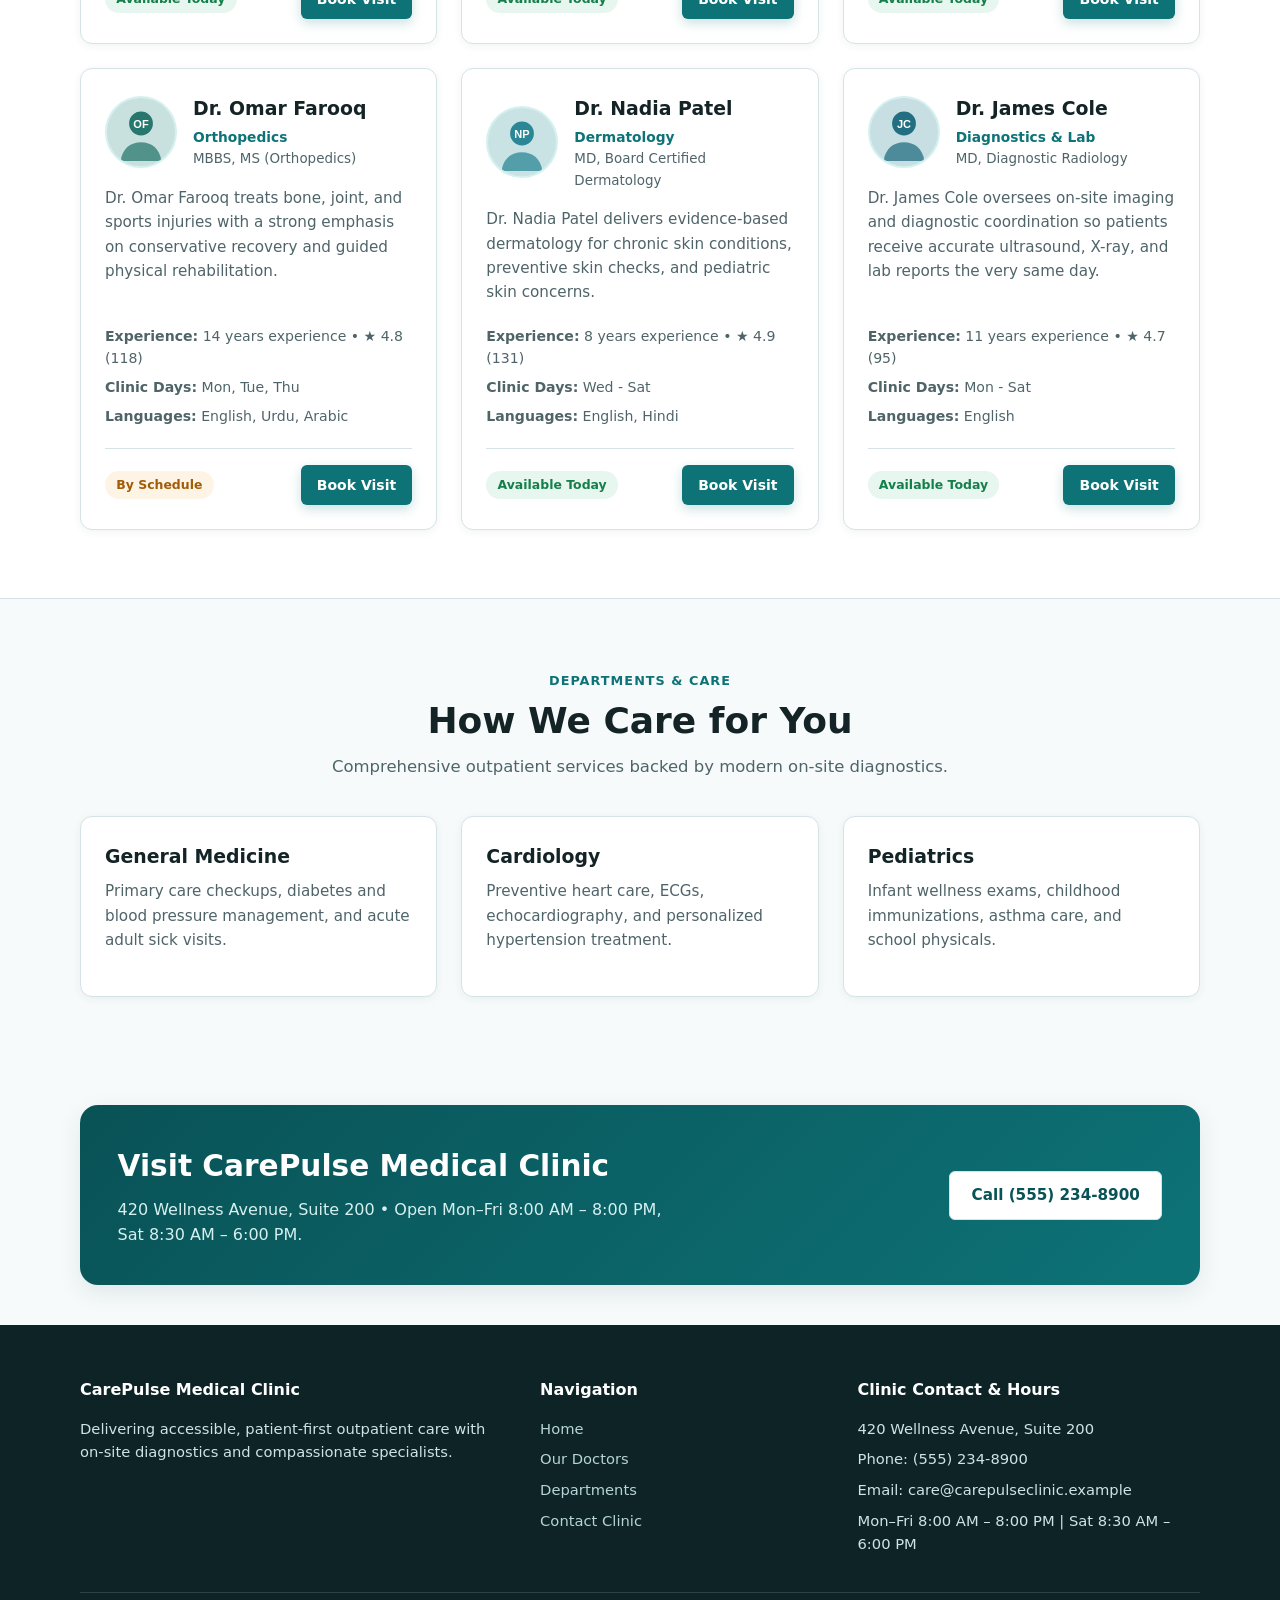
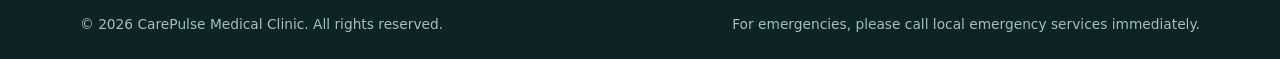
==== commit f6138032: "removed other files" ====
--- a/index.html
+++ b/index.html
@@ -4,7 +4,7 @@
   <meta charset="UTF-8">
   <meta name="viewport" content="width=device-width, initial-scale=1.0">
   <title>CarePulse Medical Clinic | Home</title>
-  <meta name="description" content="CarePulse Medical Clinic — find trusted specialists, explore doctor profiles, and schedule your visit online.">
+  <meta name="description" content="CarePulse Medical Clinic — compassionate primary and specialty care, diagnostics, and experienced physicians.">
   <link rel="stylesheet" href="css/styles.css">
 </head>
 <body>
@@ -48,9 +48,9 @@
       <nav aria-label="Primary navigation">
         <ul class="nav-menu" id="navMenu">
           <li><a class="nav-link is-active" href="index.html" aria-current="page">Home</a></li>
-          <li><a class="nav-link" href="finddoctor.html">Find Doctor</a></li>
-          <li><a class="nav-link" href="doctorprofile.html">Doctor Profile</a></li>
-          <li><a class="btn btn--primary btn--sm nav-cta" href="finddoctor.html">Book a Doctor</a></li>
+          <li><a class="nav-link" href="#doctors">Our Doctors</a></li>
+          <li><a class="nav-link" href="#departments">Departments</a></li>
+          <li><a class="btn btn--primary btn--sm nav-cta" href="#contact">Contact Clinic</a></li>
         </ul>
       </nav>
     </div>
@@ -63,8 +63,8 @@
           <span class="badge badge--success">Accepting New Patients &amp; Same-Day Visits</span>
           <h1 class="hero__title">Trusted Healthcare Built Around <span>Your Family</span></h1>
           <p class="hero__desc">
-            Search our board-certified physicians by specialty, inspect full doctor profiles and schedules,
-            and reserve an outpatient appointment in seconds.
+            Board-certified physicians, preventive checkups, and on-site diagnostics working together
+            to keep your family healthy under one roof.
           </p>
 
           <form class="hero__search-form" id="homeQuickSearchForm" role="search">
@@ -73,14 +73,14 @@
               class="hero__search-input"
               type="search"
               id="homeQuickSearchInput"
-              placeholder="Search by doctor name, specialty, or symptom..."
+              placeholder="Filter doctors by name, specialty, or condition..."
             >
-            <button type="submit" class="btn btn--primary btn--sm">Find Doctor</button>
+            <button type="submit" class="btn btn--primary btn--sm">Search</button>
           </form>
 
           <div class="hero__actions">
-            <a class="btn btn--primary" href="finddoctor.html">Browse All Doctors</a>
-            <a class="btn btn--secondary" href="doctorprofile.html">View Featured Profile</a>
+            <a class="btn btn--primary" href="#doctors">Meet Our Doctors</a>
+            <a class="btn btn--secondary" href="#departments">Explore Departments</a>
           </div>
           <div class="hero__trust">
             <span>&#10003; On-site Lab &amp; X-Ray</span>
@@ -109,9 +109,9 @@
           <div class="hero__floating-card">
             <div>
               <strong>5 Specialists Available Today</strong>
-              <div style="font-size:0.86rem;color:var(--color-text-muted);">Walk-in &amp; scheduled slots open</div>
+              <div style="font-size:0.86rem;color:var(--color-text-muted);">Walk-in &amp; scheduled visits open</div>
             </div>
-            <a class="btn btn--primary btn--sm" href="finddoctor.html">Find Doctor</a>
+            <a class="btn btn--primary btn--sm" href="#contact">Call Reception</a>
           </div>
         </div>
       </div>
@@ -140,68 +140,55 @@
       </div>
     </section>
 
-    <section class="section section--alt">
+    <section class="section section--alt" id="doctors">
       <div class="container">
         <div class="section-header">
           <span class="section-header__eyebrow">Our Specialists</span>
-          <h2 class="section-header__title">Featured Clinic Doctors</h2>
+          <h2 class="section-header__title">Clinic Doctors</h2>
           <p class="section-header__desc">
-            Select a physician below to view their full profile, weekly clinic schedule, and available appointment slots.
+            Meet our experienced primary care and specialty physicians available across the week.
           </p>
         </div>
 
-        <div class="card-grid" id="homeFeaturedDoctors"></div>
-
-        <div style="margin-top:2rem;text-align:center;">
-          <a class="btn btn--secondary" href="finddoctor.html">View &amp; Filter All Doctors</a>
-        </div>
-      </div>
-    </section>
-
-    <section class="section">
+        <div class="card-grid" id="homeFeaturedDoctors" aria-live="polite"></div>
+      </div>
+    </section>
+
+    <section class="section" id="departments">
       <div class="container">
         <div class="section-header section-header--center">
           <span class="section-header__eyebrow">Departments &amp; Care</span>
           <h2 class="section-header__title">How We Care for You</h2>
-          <p class="section-header__desc">Click any specialty to filter matching physicians in our Find Doctor directory.</p>
+          <p class="section-header__desc">Comprehensive outpatient services backed by modern on-site diagnostics.</p>
         </div>
 
         <div class="card-grid">
           <article class="card">
             <h3 class="card__title">General Medicine</h3>
             <p class="card__text">Primary care checkups, diabetes and blood pressure management, and acute adult sick visits.</p>
-            <div class="card__footer">
-              <a href="finddoctor.html?specialty=general-medicine">Find General Doctors &rarr;</a>
-            </div>
           </article>
 
           <article class="card">
             <h3 class="card__title">Cardiology</h3>
             <p class="card__text">Preventive heart care, ECGs, echocardiography, and personalized hypertension treatment.</p>
-            <div class="card__footer">
-              <a href="finddoctor.html?specialty=cardiology">Find Cardiologists &rarr;</a>
-            </div>
           </article>
 
           <article class="card">
             <h3 class="card__title">Pediatrics</h3>
             <p class="card__text">Infant wellness exams, childhood immunizations, asthma care, and school physicals.</p>
-            <div class="card__footer">
-              <a href="finddoctor.html?specialty=pediatrics">Find Pediatricians &rarr;</a>
-            </div>
           </article>
         </div>
       </div>
     </section>
 
-    <section class="section section--tight">
+    <section class="section section--tight" id="contact">
       <div class="container">
         <div class="cta-banner">
           <div>
-            <h2 class="cta-banner__title">Need to See a Specialist Soon?</h2>
-            <p class="cta-banner__desc">Filter doctors by specialty or today&rsquo;s availability and book directly from their profile.</p>
-          </div>
-          <a class="btn btn--secondary" href="finddoctor.html">Find a Doctor Now</a>
+            <h2 class="cta-banner__title">Visit CarePulse Medical Clinic</h2>
+            <p class="cta-banner__desc">420 Wellness Avenue, Suite 200 &bull; Open Mon–Fri 8:00 AM – 8:00 PM, Sat 8:30 AM – 6:00 PM.</p>
+          </div>
+          <a class="btn btn--secondary" href="tel:+15552348900">Call (555) 234-8900</a>
         </div>
       </div>
     </section>
@@ -217,11 +204,12 @@
           </p>
         </div>
         <div>
-          <h3 class="footer-title">Pages</h3>
+          <h3 class="footer-title">Navigation</h3>
           <ul class="footer-links">
             <li><a href="index.html">Home</a></li>
-            <li><a href="finddoctor.html">Find Doctor</a></li>
-            <li><a href="doctorprofile.html">Doctor Profile</a></li>
+            <li><a href="#doctors">Our Doctors</a></li>
+            <li><a href="#departments">Departments</a></li>
+            <li><a href="#contact">Contact Clinic</a></li>
           </ul>
         </div>
         <div>
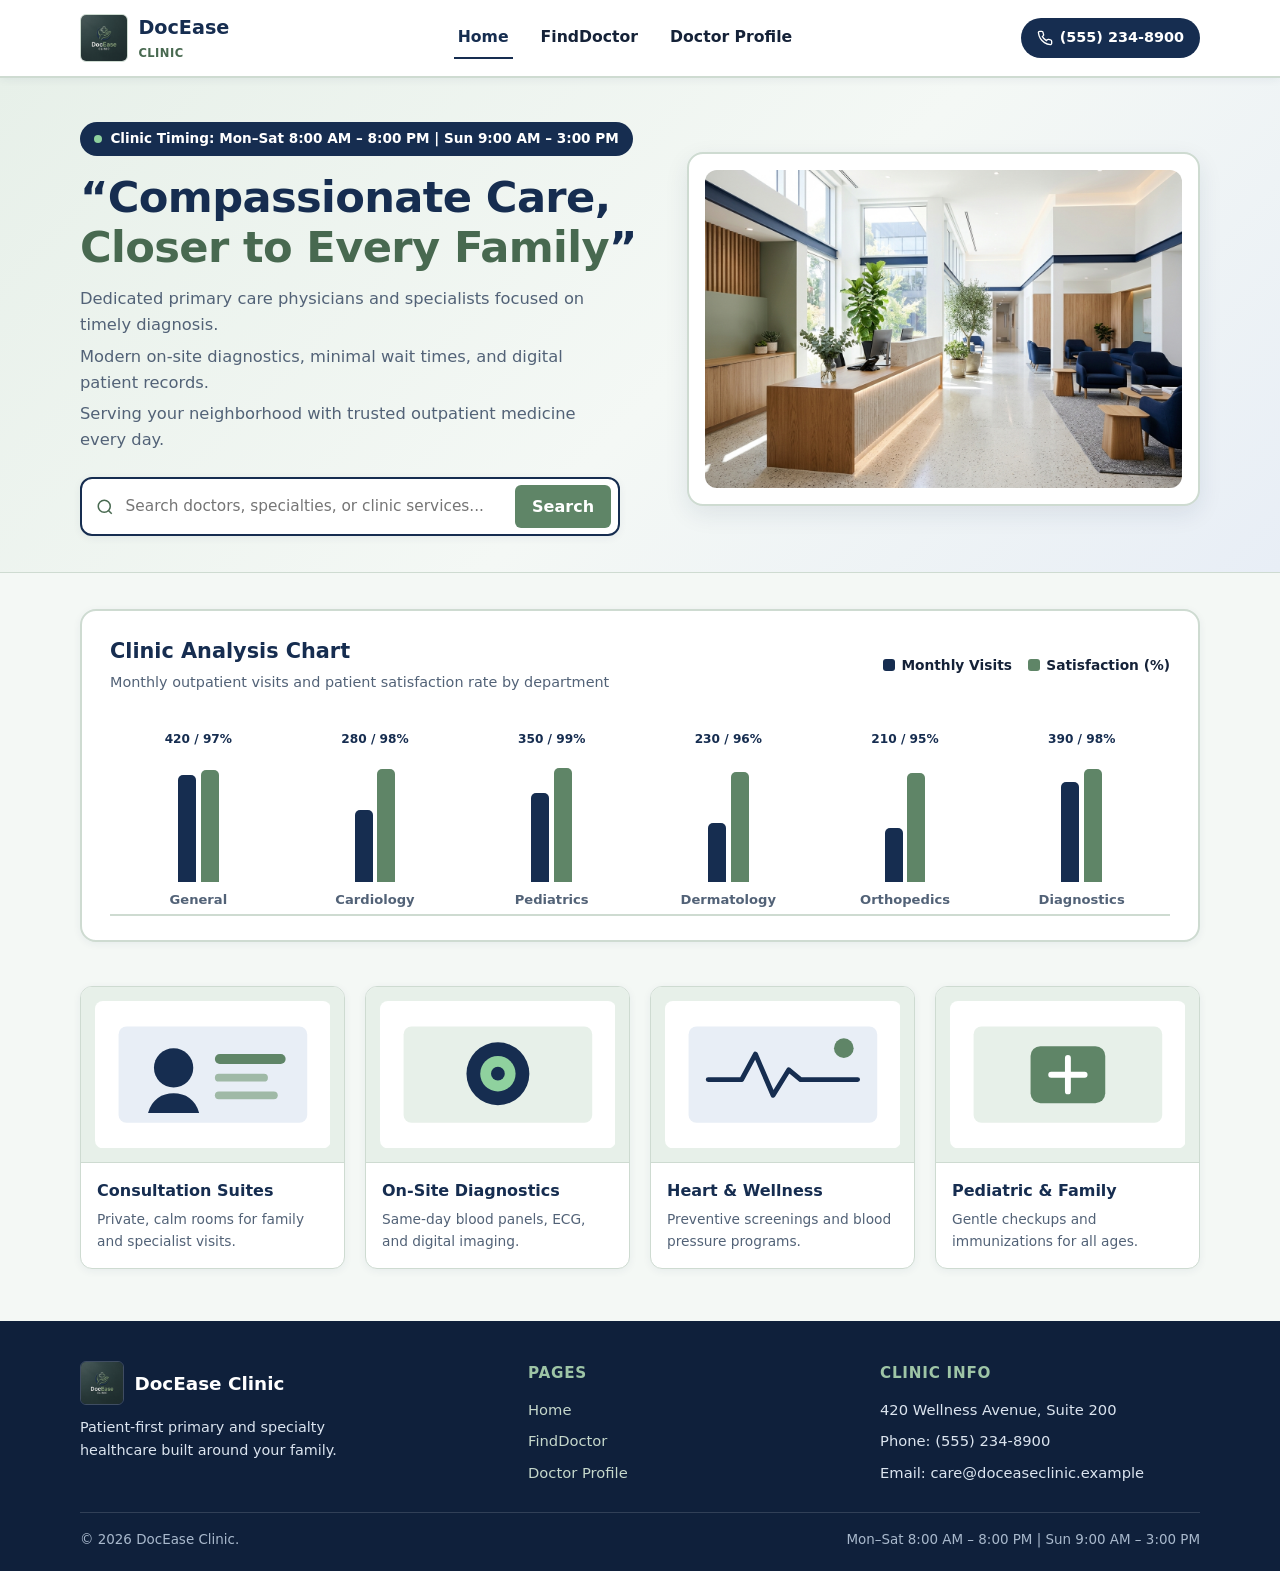
==== commit c4a9e847: "final home page" ====
--- a/index.html
+++ b/index.html
@@ -3,228 +3,223 @@
 <head>
   <meta charset="UTF-8">
   <meta name="viewport" content="width=device-width, initial-scale=1.0">
-  <title>CarePulse Medical Clinic | Home</title>
-  <meta name="description" content="CarePulse Medical Clinic — compassionate primary and specialty care, diagnostics, and experienced physicians.">
+  <title>DocEase Clinic | Home</title>
+  <meta name="description" content="DocEase Clinic — compassionate care, clinic timings, live search, clinic analysis, and modern outpatient facilities.">
+  <link rel="icon" type="image/jpeg" href="images/logo.jpg">
   <link rel="stylesheet" href="css/styles.css">
 </head>
 <body>
   <a class="skip-link" href="#main-content">Skip to main content</a>
 
-  <div class="top-bar">
-    <div class="container top-bar__inner">
-      <div class="top-bar__item">
-        <strong>Urgent Care &amp; Reception:</strong>
-        <a href="tel:+15552348900">(555) 234-8900</a>
-      </div>
-      <div class="top-bar__item">
-        <span>Mon–Fri 8:00 AM – 8:00 PM | Sat 8:30 AM – 6:00 PM | Sun 9:00 AM – 3:00 PM</span>
-      </div>
-    </div>
-  </div>
-
+  <!-- Header: Logo/Name (Left) | Home, FindDoctor, Doctor Profile (Center) | Phone No. (Right) -->
   <header class="site-header">
     <div class="container nav-wrapper">
       <a class="brand" href="index.html">
-        <svg class="brand__logo" viewBox="0 0 40 40" fill="none" aria-hidden="true">
-          <rect width="40" height="40" rx="10" fill="#0d7377"/>
-          <path d="M20 9v22M9 20h22" stroke="#ffffff" stroke-width="4" stroke-linecap="round"/>
-          <circle cx="30" cy="10" r="3" fill="#7be3dc"/>
-        </svg>
+        <img class="brand__logo" src="images/logo.jpg" alt="DocEase Clinic logo">
         <span>
-          CarePulse
-          <span class="brand__sub">Medical Clinic</span>
+          DocEase
+          <span class="brand__sub">Clinic</span>
         </span>
       </a>
 
       <button class="nav-toggle" id="navToggle" type="button" aria-expanded="false" aria-controls="navMenu" aria-label="Toggle navigation menu">
-        <svg width="22" height="22" viewBox="0 0 24 24" fill="none" stroke="currentColor" stroke-width="2" aria-hidden="true">
-          <line x1="3" y1="6" x2="21" y2="6"></line>
-          <line x1="3" y1="12" x2="21" y2="12"></line>
-          <line x1="3" y1="18" x2="21" y2="18"></line>
-        </svg>
         Menu
       </button>
 
-      <nav aria-label="Primary navigation">
+      <nav class="nav-center" aria-label="Primary navigation">
         <ul class="nav-menu" id="navMenu">
           <li><a class="nav-link is-active" href="index.html" aria-current="page">Home</a></li>
-          <li><a class="nav-link" href="#doctors">Our Doctors</a></li>
-          <li><a class="nav-link" href="#departments">Departments</a></li>
-          <li><a class="btn btn--primary btn--sm nav-cta" href="#contact">Contact Clinic</a></li>
+          <li><a class="nav-link" href="finddoctor.html">FindDoctor</a></li>
+          <li><a class="nav-link" href="doctorprofile.html">Doctor Profile</a></li>
         </ul>
       </nav>
+
+      <a class="nav-phone" href="tel:+15552348900" aria-label="Call clinic phone number">
+        <svg width="16" height="16" viewBox="0 0 24 24" fill="none" stroke="currentColor" stroke-width="2" aria-hidden="true">
+          <path d="M22 16.92v3a2 2 0 0 1-2.18 2 19.79 19.79 0 0 1-8.63-3.07 19.5 19.5 0 0 1-6-6 19.79 19.79 0 0 1-3.07-8.67A2 2 0 0 1 4.11 2h3a2 2 0 0 1 2 1.72 12.84 12.84 0 0 0 .7 2.81 2 2 0 0 1-.45 2.11L8.09 9.91a16 16 0 0 0 6 6l1.27-1.27a2 2 0 0 1 2.11-.45 12.84 12.84 0 0 0 2.81.7A2 2 0 0 1 22 16.92z"/>
+        </svg>
+        (555) 234-8900
+      </a>
     </div>
   </header>
 
   <main id="main-content">
+    <!-- Hero: Left (Clinic timing, Quote/Line, Search bar) | Right (IMG) -->
     <section class="hero">
       <div class="container hero__grid">
         <div>
-          <span class="badge badge--success">Accepting New Patients &amp; Same-Day Visits</span>
-          <h1 class="hero__title">Trusted Healthcare Built Around <span>Your Family</span></h1>
-          <p class="hero__desc">
-            Board-certified physicians, preventive checkups, and on-site diagnostics working together
-            to keep your family healthy under one roof.
-          </p>
-
-          <form class="hero__search-form" id="homeQuickSearchForm" role="search">
-            <label class="sr-only" for="homeQuickSearchInput">Search doctor or specialty</label>
-            <input
-              class="hero__search-input"
-              type="search"
-              id="homeQuickSearchInput"
-              placeholder="Filter doctors by name, specialty, or condition..."
-            >
-            <button type="submit" class="btn btn--primary btn--sm">Search</button>
-          </form>
-
-          <div class="hero__actions">
-            <a class="btn btn--primary" href="#doctors">Meet Our Doctors</a>
-            <a class="btn btn--secondary" href="#departments">Explore Departments</a>
-          </div>
-          <div class="hero__trust">
-            <span>&#10003; On-site Lab &amp; X-Ray</span>
-            <span>&#10003; Same-Day Consultations</span>
-            <span>&#10003; 6 Clinical Departments</span>
-          </div>
-        </div>
-
-        <div class="hero__visual">
-          <svg viewBox="0 0 420 280" width="100%" role="img" aria-label="CarePulse clinic care and diagnostics illustration">
-            <rect width="420" height="280" rx="14" fill="#e6f4f4"/>
-            <circle cx="345" cy="58" r="34" fill="#c7ebeb"/>
-            <rect x="34" y="42" width="210" height="196" rx="14" fill="#ffffff" stroke="#cde2e4"/>
-            <rect x="52" y="64" width="70" height="10" rx="5" fill="#0d7377"/>
-            <rect x="52" y="84" width="140" height="8" rx="4" fill="#b9d6d8"/>
-            <rect x="52" y="100" width="118" height="8" rx="4" fill="#d4e7e8"/>
-            <path d="M54 152h32l14-26 18 44 16-28 12 10h68" fill="none" stroke="#14a098" stroke-width="4" stroke-linecap="round" stroke-linejoin="round"/>
-            <rect x="52" y="192" width="84" height="24" rx="6" fill="#0d7377"/>
-            <text x="94" y="208" text-anchor="middle" fill="#ffffff" font-size="11" font-weight="700" font-family="sans-serif">ECG Normal</text>
-            <rect x="262" y="96" width="124" height="142" rx="14" fill="#0d7377"/>
-            <circle cx="324" cy="142" r="24" fill="#e6f4f4"/>
-            <path d="M324 130v24M312 142h24" stroke="#0d7377" stroke-width="4" stroke-linecap="round"/>
-            <rect x="282" y="182" width="84" height="8" rx="4" fill="#9de0dc"/>
-            <rect x="294" y="198" width="60" height="8" rx="4" fill="#78cbc6"/>
-          </svg>
-          <div class="hero__floating-card">
+          <div class="clinic-timing-pill">
+            <span class="clinic-timing-pill__dot" aria-hidden="true"></span>
+            <span>Clinic Timing: Mon–Sat 8:00 AM – 8:00 PM | Sun 9:00 AM – 3:00 PM</span>
+          </div>
+
+          <h1 class="hero__quote">
+            &ldquo;Compassionate Care, <span>Closer to Every Family</span>&rdquo;
+          </h1>
+
+          <div class="hero__lines">
+            <p style="margin:0;">Dedicated primary care physicians and specialists focused on timely diagnosis.</p>
+            <p style="margin:0;">Modern on-site diagnostics, minimal wait times, and digital patient records.</p>
+            <p style="margin:0;">Serving your neighborhood with trusted outpatient medicine every day.</p>
+          </div>
+
+          <div class="search-wrapper">
+            <form class="hero-search" id="homeSearchForm" role="search">
+              <svg class="hero-search__icon" width="18" height="18" viewBox="0 0 24 24" fill="none" stroke="currentColor" stroke-width="2" aria-hidden="true">
+                <circle cx="11" cy="11" r="8"></circle>
+                <line x1="21" y1="21" x2="16.65" y2="16.65"></line>
+              </svg>
+              <label class="sr-only" for="homeSearchInput">Search doctors or departments</label>
+              <input
+                class="hero-search__input"
+                type="search"
+                id="homeSearchInput"
+                placeholder="Search doctors, specialties, or clinic services..."
+                autocomplete="off"
+              >
+              <button type="submit" class="hero-search__btn">Search</button>
+            </form>
+            <div class="search-results" id="homeSearchResults" hidden aria-live="polite"></div>
+          </div>
+        </div>
+
+        <div class="hero-image-card">
+          <img
+            src="images/clinic-hero.jpg"
+            alt="Bright reception and lounge area inside DocEase Clinic"
+          >
+        </div>
+      </div>
+    </section>
+
+    <!-- Clinic Analysis Chart Band -->
+    <section class="section">
+      <div class="container">
+        <div class="chart-panel">
+          <div class="chart-panel__header">
             <div>
-              <strong>5 Specialists Available Today</strong>
-              <div style="font-size:0.86rem;color:var(--color-text-muted);">Walk-in &amp; scheduled visits open</div>
-            </div>
-            <a class="btn btn--primary btn--sm" href="#contact">Call Reception</a>
-          </div>
+              <h2 class="chart-panel__title">Clinic Analysis Chart</h2>
+              <p class="chart-panel__subtitle">Monthly outpatient visits and patient satisfaction rate by department</p>
+            </div>
+            <div class="chart-legend" aria-label="Chart legend">
+              <span class="legend-item"><span class="legend-swatch legend-swatch--navy"></span>Monthly Visits</span>
+              <span class="legend-item"><span class="legend-swatch legend-swatch--sage"></span>Satisfaction (%)</span>
+            </div>
+          </div>
+
+          <div class="chart-bars" id="clinicAnalysisChart" aria-label="Department analysis bar chart"></div>
         </div>
       </div>
     </section>
 
-    <section class="section section--tight">
+    <!-- 4-Image Card Grid (Img 1 | Img 2 | Img 3 | Img 4) -->
+    <section class="section" style="padding-top:0.5rem;">
       <div class="container">
-        <div class="stats-grid">
-          <div class="stat-card">
-            <div class="stat-card__value">6</div>
-            <div class="stat-card__label">Core Medical Specialties</div>
-          </div>
-          <div class="stat-card">
-            <div class="stat-card__value">4.9 &#9733;</div>
-            <div class="stat-card__label">Average Doctor Rating</div>
-          </div>
-          <div class="stat-card">
-            <div class="stat-card__value">98%</div>
-            <div class="stat-card__label">Patient Satisfaction</div>
-          </div>
-          <div class="stat-card">
-            <div class="stat-card__value">Same-Day</div>
-            <div class="stat-card__label">Lab &amp; Imaging Reports</div>
-          </div>
-        </div>
-      </div>
-    </section>
-
-    <section class="section section--alt" id="doctors">
-      <div class="container">
-        <div class="section-header">
-          <span class="section-header__eyebrow">Our Specialists</span>
-          <h2 class="section-header__title">Clinic Doctors</h2>
-          <p class="section-header__desc">
-            Meet our experienced primary care and specialty physicians available across the week.
-          </p>
-        </div>
-
-        <div class="card-grid" id="homeFeaturedDoctors" aria-live="polite"></div>
-      </div>
-    </section>
-
-    <section class="section" id="departments">
-      <div class="container">
-        <div class="section-header section-header--center">
-          <span class="section-header__eyebrow">Departments &amp; Care</span>
-          <h2 class="section-header__title">How We Care for You</h2>
-          <p class="section-header__desc">Comprehensive outpatient services backed by modern on-site diagnostics.</p>
-        </div>
-
-        <div class="card-grid">
-          <article class="card">
-            <h3 class="card__title">General Medicine</h3>
-            <p class="card__text">Primary care checkups, diabetes and blood pressure management, and acute adult sick visits.</p>
-          </article>
-
-          <article class="card">
-            <h3 class="card__title">Cardiology</h3>
-            <p class="card__text">Preventive heart care, ECGs, echocardiography, and personalized hypertension treatment.</p>
-          </article>
-
-          <article class="card">
-            <h3 class="card__title">Pediatrics</h3>
-            <p class="card__text">Infant wellness exams, childhood immunizations, asthma care, and school physicals.</p>
-          </article>
-        </div>
-      </div>
-    </section>
-
-    <section class="section section--tight" id="contact">
-      <div class="container">
-        <div class="cta-banner">
-          <div>
-            <h2 class="cta-banner__title">Visit CarePulse Medical Clinic</h2>
-            <p class="cta-banner__desc">420 Wellness Avenue, Suite 200 &bull; Open Mon–Fri 8:00 AM – 8:00 PM, Sat 8:30 AM – 6:00 PM.</p>
-          </div>
-          <a class="btn btn--secondary" href="tel:+15552348900">Call (555) 234-8900</a>
+        <div class="gallery-grid">
+          <article class="gallery-card">
+            <div class="gallery-card__img">
+              <svg viewBox="0 0 240 150" width="100%" role="img" aria-label="Consultation Suites">
+                <rect width="240" height="150" rx="8" fill="#ffffff"/>
+                <rect x="24" y="26" width="192" height="98" rx="8" fill="#e8eef6"/>
+                <circle cx="80" cy="68" r="20" fill="#162d50"/>
+                <path d="M54 114c4-14 14-20 26-20s22 6 26 20" fill="#162d50"/>
+                <rect x="122" y="54" width="72" height="10" rx="5" fill="#5f8567"/>
+                <rect x="122" y="74" width="54" height="8" rx="4" fill="#9fb9a6"/>
+                <rect x="122" y="92" width="64" height="8" rx="4" fill="#9fb9a6"/>
+              </svg>
+            </div>
+            <div class="gallery-card__body">
+              <h3 class="gallery-card__title">Consultation Suites</h3>
+              <p class="gallery-card__caption">Private, calm rooms for family and specialist visits.</p>
+            </div>
+          </article>
+
+          <article class="gallery-card">
+            <div class="gallery-card__img">
+              <svg viewBox="0 0 240 150" width="100%" role="img" aria-label="Diagnostic Lab">
+                <rect width="240" height="150" rx="8" fill="#ffffff"/>
+                <rect x="24" y="26" width="192" height="98" rx="8" fill="#e7f0e9"/>
+                <circle cx="120" cy="74" r="32" fill="#162d50"/>
+                <circle cx="120" cy="74" r="18" fill="#8fd19e"/>
+                <circle cx="120" cy="74" r="7" fill="#162d50"/>
+              </svg>
+            </div>
+            <div class="gallery-card__body">
+              <h3 class="gallery-card__title">On-Site Diagnostics</h3>
+              <p class="gallery-card__caption">Same-day blood panels, ECG, and digital imaging.</p>
+            </div>
+          </article>
+
+          <article class="gallery-card">
+            <div class="gallery-card__img">
+              <svg viewBox="0 0 240 150" width="100%" role="img" aria-label="Cardiac Care">
+                <rect width="240" height="150" rx="8" fill="#ffffff"/>
+                <rect x="24" y="26" width="192" height="98" rx="8" fill="#e8eef6"/>
+                <path d="M44 80h34l14-26 18 42 16-26 12 10h58" fill="none" stroke="#162d50" stroke-width="5" stroke-linecap="round" stroke-linejoin="round"/>
+                <circle cx="182" cy="48" r="10" fill="#5f8567"/>
+              </svg>
+            </div>
+            <div class="gallery-card__body">
+              <h3 class="gallery-card__title">Heart &amp; Wellness</h3>
+              <p class="gallery-card__caption">Preventive screenings and blood pressure programs.</p>
+            </div>
+          </article>
+
+          <article class="gallery-card">
+            <div class="gallery-card__img">
+              <svg viewBox="0 0 240 150" width="100%" role="img" aria-label="Pediatric Wing">
+                <rect width="240" height="150" rx="8" fill="#ffffff"/>
+                <rect x="24" y="26" width="192" height="98" rx="8" fill="#e7f0e9"/>
+                <rect x="82" y="46" width="76" height="58" rx="10" fill="#5f8567"/>
+                <path d="M120 58v34M103 75h34" stroke="#ffffff" stroke-width="6" stroke-linecap="round"/>
+              </svg>
+            </div>
+            <div class="gallery-card__body">
+              <h3 class="gallery-card__title">Pediatric &amp; Family</h3>
+              <p class="gallery-card__caption">Gentle checkups and immunizations for all ages.</p>
+            </div>
+          </article>
         </div>
       </div>
     </section>
   </main>
 
+  <!-- Footer: Logo/Name (Left) | 3 Link Lines (Center) | 3 Contact Lines (Right) -->
   <footer class="site-footer">
     <div class="container">
       <div class="footer-grid">
         <div>
-          <h3 class="footer-title">CarePulse Medical Clinic</h3>
-          <p style="margin:0;font-size:0.92rem;">
-            Delivering accessible, patient-first outpatient care with on-site diagnostics and compassionate specialists.
+          <div class="footer-brand">
+            <img class="footer-brand__logo" src="images/logo.jpg" alt="DocEase Clinic logo">
+            <span>DocEase Clinic</span>
+          </div>
+          <p style="margin:0;font-size:0.9rem;max-width:300px;">
+            Patient-first primary and specialty healthcare built around your family.
           </p>
         </div>
-        <div>
-          <h3 class="footer-title">Navigation</h3>
-          <ul class="footer-links">
+
+        <div>
+          <h3 class="footer-heading">Pages</h3>
+          <ul class="footer-lines">
             <li><a href="index.html">Home</a></li>
-            <li><a href="#doctors">Our Doctors</a></li>
-            <li><a href="#departments">Departments</a></li>
-            <li><a href="#contact">Contact Clinic</a></li>
+            <li><a href="finddoctor.html">FindDoctor</a></li>
+            <li><a href="doctorprofile.html">Doctor Profile</a></li>
           </ul>
         </div>
-        <div>
-          <h3 class="footer-title">Clinic Contact &amp; Hours</h3>
-          <ul class="footer-links">
+
+        <div>
+          <h3 class="footer-heading">Clinic Info</h3>
+          <ul class="footer-lines">
             <li>420 Wellness Avenue, Suite 200</li>
             <li>Phone: (555) 234-8900</li>
-            <li>Email: care@carepulseclinic.example</li>
-            <li>Mon–Fri 8:00 AM – 8:00 PM | Sat 8:30 AM – 6:00 PM</li>
+            <li>Email: care@doceaseclinic.example</li>
           </ul>
         </div>
       </div>
+
       <div class="footer-bottom">
-        <span>&copy; <span id="currentYear">2026</span> CarePulse Medical Clinic. All rights reserved.</span>
-        <span>For emergencies, please call local emergency services immediately.</span>
+        <span>&copy; <span id="currentYear">2026</span> DocEase Clinic.</span>
+        <span>Mon–Sat 8:00 AM – 8:00 PM | Sun 9:00 AM – 3:00 PM</span>
       </div>
     </div>
   </footer>
--- a/css/styles.css
+++ b/css/styles.css
@@ -1,29 +1,24 @@
 /* ==========================================================================
-   CarePulse Medical Clinic - 3-Page Design System & Styles
-   Pages: index.html (Home), finddoctor.html (Find Doctor), doctorprofile.html
+   CarePulse Medical Clinic - Sage Green & Navy Blue Theme
+   Styled to match the Home Page Prototype
    ========================================================================== */
 
 :root {
-  --color-primary: #0d7377;
-  --color-primary-dark: #095256;
-  --color-primary-light: #e6f4f4;
-  --color-accent: #14a098;
-  --color-accent-soft: #d4f1ef;
-
-  --color-bg: #f6fafb;
+  /* Navy Blue & Sage Green Palette */
+  --color-navy: #162d50;
+  --color-navy-dark: #0f203b;
+  --color-navy-soft: #e8eef6;
+
+  --color-sage: #5f8567;
+  --color-sage-dark: #486950;
+  --color-sage-light: #e7f0e9;
+  --color-sage-tint: #f4f8f5;
+
+  --color-bg: var(--color-sage-tint);
   --color-surface: #ffffff;
-  --color-surface-alt: #eef5f6;
-
-  --color-text: #132326;
-  --color-text-muted: #4f6469;
-  --color-border: #d5e3e6;
-
-  --color-success: #157f4b;
-  --color-success-bg: #e7f6ee;
-  --color-warning: #a15c07;
-  --color-warning-bg: #fef4e6;
-  --color-danger: #c0392b;
-  --color-danger-bg: #fdecea;
+  --color-text: #152238;
+  --color-text-muted: #526277;
+  --color-border: #cedbd1;
 
   --font-sans: "Segoe UI", system-ui, -apple-system, BlinkMacSystemFont, Roboto,
     "Helvetica Neue", Arial, sans-serif;
@@ -31,15 +26,11 @@
   --container-max: 1160px;
   --radius-sm: 6px;
   --radius-md: 12px;
-  --radius-lg: 18px;
+  --radius-lg: 16px;
   --radius-pill: 999px;
 
-  --shadow-sm: 0 2px 8px rgba(13, 45, 50, 0.06);
-  --shadow-md: 0 8px 24px rgba(13, 45, 50, 0.09);
-  --shadow-lg: 0 16px 40px rgba(13, 45, 50, 0.12);
-
-  --transition-fast: 0.18s ease;
-  --transition-base: 0.25s ease;
+  --shadow-sm: 0 2px 8px rgba(22, 45, 80, 0.06);
+  --shadow-md: 0 8px 24px rgba(22, 45, 80, 0.09);
 }
 
 *,
@@ -68,24 +59,22 @@
 }
 
 a {
-  color: var(--color-primary);
+  color: var(--color-navy);
   text-decoration: none;
 }
 
 a:hover {
-  color: var(--color-primary-dark);
+  color: var(--color-sage-dark);
 }
 
 button,
-input,
-select,
-textarea {
+input {
   font: inherit;
   color: inherit;
 }
 
 :focus-visible {
-  outline: 3px solid var(--color-accent);
+  outline: 3px solid var(--color-sage);
   outline-offset: 2px;
 }
 
@@ -104,13 +93,12 @@
   position: absolute;
   left: 1rem;
   top: -3rem;
-  background: var(--color-primary-dark);
+  background: var(--color-navy);
   color: #ffffff;
   padding: 0.6rem 1rem;
   border-radius: var(--radius-sm);
   z-index: 1000;
   font-weight: 600;
-  transition: top var(--transition-fast);
 }
 
 .skip-link:focus {
@@ -125,52 +113,24 @@
   padding: 0 1.25rem;
 }
 
-/* Utility Bar */
-.top-bar {
-  background: var(--color-primary-dark);
-  color: #e9f6f6;
-  font-size: 0.85rem;
-  padding: 0.45rem 0;
-}
-
-.top-bar__inner {
-  display: flex;
-  flex-wrap: wrap;
-  justify-content: space-between;
-  align-items: center;
-  gap: 0.5rem 1.25rem;
-}
-
-.top-bar__item {
-  display: inline-flex;
-  align-items: center;
-  gap: 0.4rem;
-}
-
-.top-bar a {
-  color: #ffffff;
-  font-weight: 600;
-  text-decoration: underline;
-  text-underline-offset: 2px;
-}
-
-/* Header & Navigation */
+/* ==========================================================================
+   Header / Navbar (Logo Left | Links Center | Phone No. Right)
+   ========================================================================== */
 .site-header {
   position: sticky;
   top: 0;
   z-index: 900;
-  background: rgba(255, 255, 255, 0.96);
-  backdrop-filter: blur(8px);
-  border-bottom: 1px solid var(--color-border);
+  background: var(--color-surface);
+  border-bottom: 2px solid var(--color-border);
   box-shadow: var(--shadow-sm);
 }
 
 .nav-wrapper {
-  display: flex;
-  align-items: center;
-  justify-content: space-between;
-  min-height: 72px;
-  gap: 1rem;
+  display: grid;
+  grid-template-columns: auto 1fr auto;
+  align-items: center;
+  min-height: 76px;
+  gap: 1.25rem;
 }
 
 .brand {
@@ -179,42 +139,45 @@
   gap: 0.65rem;
   font-weight: 700;
   font-size: 1.2rem;
-  color: var(--color-text);
-}
-
-.brand:hover {
-  color: var(--color-primary);
+  color: var(--color-navy);
 }
 
 .brand__logo {
-  width: 40px;
-  height: 40px;
+  width: 48px;
+  height: 48px;
+  border-radius: var(--radius-sm);
+  object-fit: cover;
+  border: 1px solid var(--color-border);
+  flex-shrink: 0;
+}
+
+.footer-brand__logo {
+  width: 44px;
+  height: 44px;
+  border-radius: var(--radius-sm);
+  object-fit: cover;
+  border: 1px solid rgba(255, 255, 255, 0.2);
   flex-shrink: 0;
 }
 
 .brand__sub {
   display: block;
   font-size: 0.72rem;
-  font-weight: 500;
-  color: var(--color-text-muted);
-  letter-spacing: 0.03em;
+  font-weight: 600;
+  color: var(--color-sage-dark);
+  letter-spacing: 0.04em;
   text-transform: uppercase;
 }
 
-.nav-toggle {
-  display: none;
-  background: var(--color-surface-alt);
-  border: 1px solid var(--color-border);
-  border-radius: var(--radius-sm);
-  padding: 0.5rem 0.65rem;
-  cursor: pointer;
-  color: var(--color-text);
+.nav-center {
+  display: flex;
+  justify-content: center;
 }
 
 .nav-menu {
   display: flex;
   align-items: center;
-  gap: 0.35rem;
+  gap: 1.5rem;
   list-style: none;
   margin: 0;
   padding: 0;
@@ -222,871 +185,505 @@
 
 .nav-link {
   display: inline-block;
-  padding: 0.5rem 0.9rem;
+  padding: 0.45rem 0.25rem;
+  font-weight: 600;
+  font-size: 0.98rem;
+  color: var(--color-text);
+  border-bottom: 2px solid transparent;
+  transition: color 0.18s ease, border-color 0.18s ease;
+}
+
+.nav-link:hover {
+  color: var(--color-navy);
+  border-bottom-color: var(--color-sage);
+}
+
+.nav-link.is-active {
+  color: var(--color-navy);
+  border-bottom-color: var(--color-navy);
+}
+
+.nav-phone {
+  display: inline-flex;
+  align-items: center;
+  gap: 0.45rem;
+  padding: 0.52rem 1rem;
+  border-radius: var(--radius-pill);
+  background: var(--color-navy);
+  color: #ffffff;
+  font-weight: 600;
+  font-size: 0.9rem;
+  white-space: nowrap;
+  transition: background-color 0.18s ease;
+}
+
+.nav-phone:hover {
+  background: var(--color-sage-dark);
+  color: #ffffff;
+}
+
+.nav-toggle {
+  display: none;
+  background: var(--color-sage-light);
+  border: 1px solid var(--color-border);
   border-radius: var(--radius-sm);
-  font-weight: 500;
-  color: var(--color-text);
-  transition: background-color var(--transition-fast), color var(--transition-fast);
-}
-
-.nav-link:hover,
-.nav-link.is-active {
-  background: var(--color-primary-light);
-  color: var(--color-primary-dark);
-}
-
-.nav-cta {
-  margin-left: 0.5rem;
-}
-
-/* Buttons */
-.btn {
-  display: inline-flex;
-  align-items: center;
-  justify-content: center;
-  gap: 0.5rem;
-  padding: 0.72rem 1.35rem;
-  border-radius: var(--radius-sm);
-  font-weight: 600;
-  font-size: 0.95rem;
-  border: 1px solid transparent;
+  padding: 0.45rem 0.7rem;
   cursor: pointer;
-  transition: transform var(--transition-fast), background-color var(--transition-fast),
-    border-color var(--transition-fast), box-shadow var(--transition-fast);
-}
-
-.btn:active {
-  transform: translateY(1px);
-}
-
-.btn--primary {
-  background: var(--color-primary);
-  color: #ffffff;
-  box-shadow: 0 4px 12px rgba(13, 115, 119, 0.22);
-}
-
-.btn--primary:hover {
-  background: var(--color-primary-dark);
-  color: #ffffff;
-}
-
-.btn--secondary {
-  background: var(--color-surface);
-  color: var(--color-primary-dark);
-  border-color: var(--color-border);
-}
-
-.btn--secondary:hover {
-  background: var(--color-primary-light);
-  border-color: var(--color-primary);
-}
-
-.btn--danger {
-  background: var(--color-danger-bg);
-  color: var(--color-danger);
-  border-color: #f5c6c2;
-  padding: 0.45rem 0.85rem;
-  font-size: 0.85rem;
-}
-
-.btn--danger:hover {
-  background: var(--color-danger);
-  color: #ffffff;
-}
-
-.btn--sm {
-  padding: 0.5rem 0.95rem;
-  font-size: 0.875rem;
-}
-
-/* Badges & Tags */
-.badge {
-  display: inline-flex;
-  align-items: center;
-  gap: 0.35rem;
-  padding: 0.25rem 0.7rem;
-  border-radius: var(--radius-pill);
-  font-size: 0.78rem;
-  font-weight: 600;
-  background: var(--color-primary-light);
-  color: var(--color-primary-dark);
-}
-
-.badge--success {
-  background: var(--color-success-bg);
-  color: var(--color-success);
-}
-
-.badge--warning {
-  background: var(--color-warning-bg);
-  color: var(--color-warning);
-}
-
-.tag-list {
-  display: flex;
-  flex-wrap: wrap;
-  gap: 0.5rem;
-  list-style: none;
-  margin: 0;
-  padding: 0;
-}
-
-.tag {
-  background: var(--color-surface-alt);
-  border: 1px solid var(--color-border);
-  border-radius: var(--radius-pill);
-  padding: 0.32rem 0.8rem;
-  font-size: 0.85rem;
-  color: var(--color-text);
-}
-
-/* Sections */
-.section {
-  padding: 4.25rem 0;
-}
-
-.section--alt {
-  background: var(--color-surface);
-  border-top: 1px solid var(--color-border);
-  border-bottom: 1px solid var(--color-border);
-}
-
-.section--tight {
-  padding: 2.5rem 0;
-}
-
-.section-header {
-  max-width: 680px;
-  margin-bottom: 2.25rem;
-}
-
-.section-header--center {
-  margin-left: auto;
-  margin-right: auto;
-  text-align: center;
-}
-
-.section-header__eyebrow {
-  display: inline-block;
-  font-size: 0.8rem;
-  font-weight: 700;
-  text-transform: uppercase;
-  letter-spacing: 0.08em;
-  color: var(--color-primary);
-  margin-bottom: 0.45rem;
-}
-
-.section-header__title {
-  margin: 0 0 0.75rem;
-  font-size: clamp(1.65rem, 3vw, 2.25rem);
-  line-height: 1.2;
-}
-
-.section-header__desc {
-  margin: 0;
-  color: var(--color-text-muted);
-  font-size: 1.03rem;
-}
-
-/* Page Banner */
-.page-banner {
-  background: linear-gradient(135deg, var(--color-primary-dark) 0%, var(--color-primary) 100%);
-  color: #ffffff;
-  padding: 3rem 0;
-}
-
-.page-banner__title {
-  margin: 0.4rem 0 0.6rem;
-  font-size: clamp(1.8rem, 3.2vw, 2.45rem);
-  line-height: 1.15;
-}
-
-.page-banner__desc {
-  margin: 0;
-  max-width: 640px;
-  color: #d9f1f1;
-  font-size: 1.02rem;
-}
-
-.breadcrumb {
-  display: flex;
-  align-items: center;
-  gap: 0.45rem;
-  font-size: 0.88rem;
-  color: #cbe9ea;
-}
-
-.breadcrumb a {
-  color: #ffffff;
-  text-decoration: underline;
-  text-underline-offset: 2px;
-}
-
-/* Hero Section */
+  color: var(--color-navy);
+  font-weight: 600;
+}
+
+/* ==========================================================================
+   Hero Section (Left: Clinic Timing, Quote/Line, Search Bar | Right: IMG)
+   ========================================================================== */
 .hero {
-  background: radial-gradient(circle at top right, #d9f2f2 0%, var(--color-bg) 55%);
-  padding: 3.75rem 0 4.25rem;
+  padding: 2.75rem 0 2.25rem;
+  background: linear-gradient(135deg, var(--color-sage-light) 0%, var(--color-bg) 55%, var(--color-navy-soft) 100%);
   border-bottom: 1px solid var(--color-border);
 }
 
 .hero__grid {
   display: grid;
-  grid-template-columns: 1.15fr 0.85fr;
+  grid-template-columns: 1.05fr 0.95fr;
   align-items: center;
   gap: 2.5rem;
 }
 
-.hero__title {
-  margin: 0.75rem 0 1rem;
-  font-size: clamp(2rem, 4vw, 3rem);
-  line-height: 1.12;
-  letter-spacing: -0.02em;
-}
-
-.hero__title span {
-  color: var(--color-primary);
-}
-
-.hero__desc {
+.clinic-timing-pill {
+  display: inline-flex;
+  align-items: center;
+  gap: 0.5rem;
+  padding: 0.38rem 0.9rem;
+  border-radius: var(--radius-pill);
+  background: var(--color-navy);
+  color: #ffffff;
+  font-size: 0.85rem;
+  font-weight: 600;
+  margin-bottom: 1rem;
+}
+
+.clinic-timing-pill__dot {
+  width: 8px;
+  height: 8px;
+  border-radius: 50%;
+  background: #8fd19e;
+}
+
+.hero__quote {
+  margin: 0 0 0.85rem;
+  font-size: clamp(1.85rem, 3.6vw, 2.7rem);
+  line-height: 1.16;
+  color: var(--color-navy);
+  letter-spacing: -0.015em;
+}
+
+.hero__quote span {
+  color: var(--color-sage-dark);
+}
+
+.hero__lines {
   margin: 0 0 1.5rem;
-  font-size: 1.08rem;
   color: var(--color-text-muted);
-  max-width: 560px;
-}
-
-.hero__search-form {
-  display: flex;
-  flex-wrap: wrap;
-  gap: 0.65rem;
+  font-size: 1.02rem;
+  max-width: 540px;
+  display: grid;
+  gap: 0.35rem;
+}
+
+/* Search Bar under Quote/Line */
+.search-wrapper {
+  position: relative;
+  max-width: 540px;
+}
+
+.hero-search {
+  display: flex;
+  align-items: center;
+  background: var(--color-surface);
+  border: 2px solid var(--color-navy);
+  border-radius: var(--radius-md);
+  padding: 0.35rem 0.45rem 0.35rem 0.85rem;
+  box-shadow: var(--shadow-sm);
+  gap: 0.5rem;
+}
+
+.hero-search__icon {
+  color: var(--color-sage-dark);
+  flex-shrink: 0;
+}
+
+.hero-search__input {
+  flex: 1;
+  min-width: 0;
+  border: 0;
+  background: transparent;
+  padding: 0.45rem 0.25rem;
+  font-size: 0.96rem;
+}
+
+.hero-search__input:focus {
+  outline: none;
+}
+
+.hero-search__btn {
+  background: var(--color-sage);
+  color: #ffffff;
+  border: 0;
+  border-radius: var(--radius-sm);
+  padding: 0.55rem 1.05rem;
+  font-weight: 600;
+  cursor: pointer;
+  transition: background-color 0.18s ease;
+}
+
+.hero-search__btn:hover {
+  background: var(--color-sage-dark);
+}
+
+.search-results {
+  position: absolute;
+  top: calc(100% + 0.45rem);
+  left: 0;
+  right: 0;
   background: var(--color-surface);
   border: 1px solid var(--color-border);
-  padding: 0.55rem;
   border-radius: var(--radius-md);
+  box-shadow: var(--shadow-md);
+  z-index: 200;
+  max-height: 260px;
+  overflow-y: auto;
+}
+
+.search-results[hidden] {
+  display: none;
+}
+
+.search-result-item {
+  display: flex;
+  justify-content: space-between;
+  align-items: center;
+  gap: 0.75rem;
+  padding: 0.7rem 0.95rem;
+  border-bottom: 1px solid var(--color-border);
+  font-size: 0.92rem;
+}
+
+.search-result-item:last-child {
+  border-bottom: 0;
+}
+
+.search-result-item:hover {
+  background: var(--color-sage-light);
+}
+
+/* Right Hero IMG Box */
+.hero-image-card {
+  background: var(--color-surface);
+  border: 2px solid var(--color-border);
+  border-radius: var(--radius-lg);
+  padding: 1rem;
+  box-shadow: var(--shadow-md);
+}
+
+.hero-image-card img,
+.hero-image-card svg {
+  width: 100%;
+  aspect-ratio: 3 / 2;
+  object-fit: cover;
+  border-radius: var(--radius-md);
+}
+
+/* ==========================================================================
+   Clinic Analysis Chart Band (Full Width Centered Box)
+   ========================================================================== */
+.section {
+  padding: 2.25rem 0;
+}
+
+.chart-panel {
+  background: var(--color-surface);
+  border: 2px solid var(--color-border);
+  border-radius: var(--radius-lg);
+  padding: 1.5rem 1.75rem;
   box-shadow: var(--shadow-sm);
-  margin-bottom: 1.5rem;
-  max-width: 560px;
-}
-
-.hero__search-input {
-  flex: 1;
-  min-width: 200px;
-  border: 0;
-  background: transparent;
-  padding: 0.55rem 0.75rem;
-  font-size: 0.96rem;
-}
-
-.hero__search-input:focus {
-  outline: none;
-}
-
-.hero__actions {
+}
+
+.chart-panel__header {
   display: flex;
   flex-wrap: wrap;
-  gap: 0.85rem;
-  margin-bottom: 1.75rem;
-}
-
-.hero__trust {
-  display: flex;
-  flex-wrap: wrap;
-  gap: 1.25rem;
+  justify-content: space-between;
+  align-items: center;
+  gap: 1rem;
+  margin-bottom: 1.25rem;
+}
+
+.chart-panel__title {
+  margin: 0;
+  font-size: 1.3rem;
+  color: var(--color-navy);
+}
+
+.chart-panel__subtitle {
+  margin: 0.2rem 0 0;
   font-size: 0.9rem;
   color: var(--color-text-muted);
 }
 
-.hero__visual {
-  background: var(--color-surface);
-  border: 1px solid var(--color-border);
-  border-radius: var(--radius-lg);
-  padding: 1.5rem;
-  box-shadow: var(--shadow-lg);
-}
-
-.hero__floating-card {
-  margin-top: 1rem;
-  display: flex;
-  align-items: center;
-  justify-content: space-between;
+.chart-legend {
+  display: flex;
+  flex-wrap: wrap;
   gap: 1rem;
-  padding: 0.85rem 1rem;
-  background: var(--color-surface-alt);
-  border-radius: var(--radius-md);
-  border: 1px solid var(--color-border);
-}
-
-/* Stats Strip */
-.stats-grid {
+  font-size: 0.86rem;
+  font-weight: 600;
+}
+
+.legend-item {
+  display: inline-flex;
+  align-items: center;
+  gap: 0.4rem;
+}
+
+.legend-swatch {
+  width: 12px;
+  height: 12px;
+  border-radius: 3px;
+}
+
+.legend-swatch--navy {
+  background: var(--color-navy);
+}
+
+.legend-swatch--sage {
+  background: var(--color-sage);
+}
+
+.chart-bars {
+  display: grid;
+  grid-template-columns: repeat(6, 1fr);
+  gap: 1rem;
+  align-items: end;
+  min-height: 170px;
+  padding: 1rem 0.5rem 0.25rem;
+  border-bottom: 2px solid var(--color-border);
+}
+
+.chart-col {
+  display: flex;
+  flex-direction: column;
+  align-items: center;
+  gap: 0.45rem;
+  height: 100%;
+  justify-content: flex-end;
+}
+
+.chart-col__pair {
+  display: flex;
+  align-items: flex-end;
+  gap: 0.3rem;
+  height: 125px;
+}
+
+.chart-bar {
+  width: 18px;
+  border-radius: 5px 5px 0 0;
+  transition: opacity 0.18s ease, transform 0.18s ease;
+}
+
+.chart-bar:hover {
+  opacity: 0.88;
+  transform: translateY(-2px);
+}
+
+.chart-bar--navy {
+  background: var(--color-navy);
+}
+
+.chart-bar--sage {
+  background: var(--color-sage);
+}
+
+.chart-col__label {
+  font-size: 0.82rem;
+  font-weight: 600;
+  color: var(--color-text-muted);
+  text-align: center;
+}
+
+.chart-col__val {
+  font-size: 0.76rem;
+  font-weight: 700;
+  color: var(--color-navy);
+}
+
+/* ==========================================================================
+   4-Image Row (Img 1 | Img 2 | Img 3 | Img 4)
+   ========================================================================== */
+.gallery-grid {
   display: grid;
   grid-template-columns: repeat(4, 1fr);
   gap: 1.25rem;
 }
 
-.stat-card {
+.gallery-card {
   background: var(--color-surface);
   border: 1px solid var(--color-border);
   border-radius: var(--radius-md);
-  padding: 1.35rem;
-  text-align: center;
+  overflow: hidden;
   box-shadow: var(--shadow-sm);
-}
-
-.stat-card__value {
-  font-size: 1.85rem;
-  font-weight: 800;
-  color: var(--color-primary);
-  line-height: 1.1;
-}
-
-.stat-card__label {
-  margin-top: 0.35rem;
-  font-size: 0.9rem;
-  color: var(--color-text-muted);
-}
-
-/* Grids & Cards */
-.card-grid {
-  display: grid;
-  grid-template-columns: repeat(3, 1fr);
-  gap: 1.5rem;
-}
-
-.card-grid--2 {
-  grid-template-columns: repeat(2, 1fr);
-}
-
-.card {
-  background: var(--color-surface);
-  border: 1px solid var(--color-border);
-  border-radius: var(--radius-md);
-  padding: 1.5rem;
-  box-shadow: var(--shadow-sm);
   display: flex;
   flex-direction: column;
-  transition: transform var(--transition-base), box-shadow var(--transition-base),
-    border-color var(--transition-base);
-}
-
-.card:hover {
+  transition: transform 0.2s ease, box-shadow 0.2s ease;
+}
+
+.gallery-card:hover {
   transform: translateY(-3px);
   box-shadow: var(--shadow-md);
-  border-color: #b7d7dc;
-}
-
-.card__icon {
-  width: 48px;
-  height: 48px;
-  border-radius: var(--radius-md);
-  background: var(--color-primary-light);
-  color: var(--color-primary);
-  display: inline-flex;
-  align-items: center;
-  justify-content: center;
-  margin-bottom: 1rem;
-}
-
-.card__title {
-  margin: 0 0 0.5rem;
-  font-size: 1.18rem;
-}
-
-.card__text {
-  margin: 0 0 1.25rem;
+}
+
+.gallery-card__img {
+  background: var(--color-sage-light);
+  border-bottom: 1px solid var(--color-border);
+  padding: 0.85rem;
+}
+
+.gallery-card__body {
+  padding: 0.95rem 1rem 1.05rem;
+}
+
+.gallery-card__title {
+  margin: 0 0 0.25rem;
+  font-size: 1rem;
+  color: var(--color-navy);
+}
+
+.gallery-card__caption {
+  margin: 0;
+  font-size: 0.86rem;
   color: var(--color-text-muted);
-  font-size: 0.95rem;
-  flex: 1;
-}
-
-.card__footer {
-  display: flex;
-  align-items: center;
-  justify-content: space-between;
-  gap: 0.75rem;
-  padding-top: 1rem;
-  border-top: 1px solid var(--color-border);
-}
-
-/* Doctor Cards */
-.doctor-card__header {
-  display: flex;
-  align-items: center;
-  gap: 1rem;
-  margin-bottom: 1rem;
-}
-
-.doctor-avatar {
-  width: 72px;
-  height: 72px;
-  border-radius: 50%;
-  background: var(--color-primary-light);
-  border: 2px solid var(--color-accent-soft);
-  flex-shrink: 0;
-  overflow: hidden;
-  display: flex;
-  align-items: center;
-  justify-content: center;
-}
-
-.doctor-avatar--lg {
-  width: 104px;
-  height: 104px;
-}
-
-.doctor-card__specialty {
-  font-size: 0.86rem;
-  font-weight: 600;
-  color: var(--color-primary);
-}
-
-.doctor-card__creds {
-  font-size: 0.84rem;
-  color: var(--color-text-muted);
-}
-
-.doctor-details {
-  list-style: none;
-  margin: 0 0 1.25rem;
-  padding: 0;
-  display: grid;
-  gap: 0.4rem;
-  font-size: 0.88rem;
-  color: var(--color-text-muted);
-}
-
-/* Filter Toolbar (Find Doctor Page) */
-.filter-bar {
-  background: var(--color-surface);
-  border: 1px solid var(--color-border);
-  border-radius: var(--radius-md);
-  padding: 1.15rem;
-  margin-bottom: 1.5rem;
-  display: flex;
-  flex-wrap: wrap;
-  align-items: center;
-  justify-content: space-between;
-  gap: 1rem;
-  box-shadow: var(--shadow-sm);
-}
-
-.filter-controls {
-  display: flex;
-  flex-wrap: wrap;
-  align-items: center;
-  gap: 0.75rem;
-  width: 100%;
-}
-
-.filter-pills {
-  display: flex;
-  flex-wrap: wrap;
-  gap: 0.5rem;
-}
-
-.filter-pill {
-  border: 1px solid var(--color-border);
-  background: var(--color-surface-alt);
-  color: var(--color-text);
-  padding: 0.45rem 0.9rem;
-  border-radius: var(--radius-pill);
-  font-size: 0.88rem;
-  font-weight: 600;
-  cursor: pointer;
-  transition: background-color var(--transition-fast), color var(--transition-fast),
-    border-color var(--transition-fast);
-}
-
-.filter-pill:hover {
-  border-color: var(--color-primary);
-}
-
-.filter-pill.is-active {
-  background: var(--color-primary);
-  border-color: var(--color-primary);
-  color: #ffffff;
-}
-
-.search-box {
-  position: relative;
-  min-width: 240px;
-  flex: 1;
-}
-
-.search-box__input {
-  width: 100%;
-  padding: 0.6rem 0.9rem 0.6rem 2.35rem;
-  border: 1px solid var(--color-border);
-  border-radius: var(--radius-sm);
-  background: var(--color-bg);
-}
-
-.search-box__icon {
-  position: absolute;
-  left: 0.75rem;
-  top: 50%;
-  transform: translateY(-50%);
-  color: var(--color-text-muted);
-  pointer-events: none;
-}
-
-.toggle-check {
-  display: inline-flex;
-  align-items: center;
-  gap: 0.45rem;
-  font-size: 0.9rem;
-  font-weight: 600;
-  color: var(--color-text);
-  cursor: pointer;
-  padding: 0.45rem 0.75rem;
-  border-radius: var(--radius-sm);
-  background: var(--color-surface-alt);
-  border: 1px solid var(--color-border);
-}
-
-/* Doctor Profile Page Layout */
-.profile-header-card {
-  background: var(--color-surface);
-  border: 1px solid var(--color-border);
-  border-radius: var(--radius-lg);
-  padding: 2rem;
-  box-shadow: var(--shadow-md);
-  display: flex;
-  flex-wrap: wrap;
-  align-items: center;
-  justify-content: space-between;
-  gap: 1.5rem;
-  margin-bottom: 2rem;
-}
-
-.profile-identity {
-  display: flex;
-  align-items: center;
-  gap: 1.35rem;
-  flex: 1;
-  min-width: 280px;
-}
-
-.profile-meta-row {
-  display: flex;
-  flex-wrap: wrap;
-  gap: 0.6rem 1.25rem;
-  margin-top: 0.6rem;
-  font-size: 0.92rem;
-  color: var(--color-text-muted);
-}
-
-.two-col-layout {
-  display: grid;
-  grid-template-columns: 1.15fr 0.85fr;
-  gap: 2rem;
-  align-items: start;
-}
-
-.panel {
-  background: var(--color-surface);
-  border: 1px solid var(--color-border);
-  border-radius: var(--radius-md);
-  padding: 1.65rem;
-  box-shadow: var(--shadow-sm);
-}
-
-.panel__title {
-  margin: 0 0 0.4rem;
-  font-size: 1.25rem;
-}
-
-.panel__subtitle {
-  margin: 0 0 1.25rem;
-  color: var(--color-text-muted);
-  font-size: 0.94rem;
-}
-
-.schedule-table {
-  width: 100%;
-  border-collapse: collapse;
-  font-size: 0.92rem;
-}
-
-.schedule-table th,
-.schedule-table td {
-  padding: 0.6rem 0.5rem;
-  border-bottom: 1px solid var(--color-border);
-  text-align: left;
-}
-
-.doctor-switcher {
-  display: flex;
-  flex-wrap: wrap;
-  align-items: center;
-  gap: 0.5rem;
-  margin-bottom: 1.5rem;
-}
-
-/* Forms & Slots */
-.form-grid {
-  display: grid;
-  grid-template-columns: repeat(2, 1fr);
-  gap: 0.95rem 1.1rem;
-}
-
-.form-group {
-  display: flex;
-  flex-direction: column;
-  gap: 0.35rem;
-}
-
-.form-group--full {
-  grid-column: 1 / -1;
-}
-
-.form-label {
-  font-weight: 600;
-  font-size: 0.88rem;
-}
-
-.form-label span {
-  color: var(--color-danger);
-}
-
-.form-control {
-  width: 100%;
-  padding: 0.62rem 0.82rem;
-  border: 1px solid var(--color-border);
-  border-radius: var(--radius-sm);
-  background: var(--color-bg);
-  transition: border-color var(--transition-fast), background-color var(--transition-fast);
-}
-
-.form-control:focus {
-  background: var(--color-surface);
-  border-color: var(--color-primary);
-}
-
-.form-control.is-invalid {
-  border-color: var(--color-danger);
-  background: #fff9f8;
-}
-
-.form-error {
-  font-size: 0.8rem;
-  color: var(--color-danger);
-  min-height: 1em;
-}
-
-.slot-grid {
-  display: grid;
-  grid-template-columns: repeat(4, 1fr);
-  gap: 0.5rem;
-}
-
-.slot-btn {
-  padding: 0.5rem 0.45rem;
-  border: 1px solid var(--color-border);
-  border-radius: var(--radius-sm);
-  background: var(--color-surface-alt);
-  font-size: 0.82rem;
-  font-weight: 600;
-  cursor: pointer;
-  text-align: center;
-  transition: all var(--transition-fast);
-}
-
-.slot-btn:hover:not(:disabled) {
-  border-color: var(--color-primary);
-  background: var(--color-primary-light);
-}
-
-.slot-btn.is-selected {
-  background: var(--color-primary);
-  border-color: var(--color-primary);
-  color: #ffffff;
-}
-
-.slot-btn:disabled {
-  opacity: 0.45;
-  cursor: not-allowed;
-  text-decoration: line-through;
-}
-
-.alert {
-  padding: 0.95rem 1.1rem;
-  border-radius: var(--radius-md);
-  border: 1px solid transparent;
-  margin-bottom: 1.1rem;
-}
-
-.alert--success {
-  background: var(--color-success-bg);
-  border-color: #a8dfc2;
-  color: #0e5934;
-}
-
-.booking-list {
-  display: grid;
-  gap: 0.75rem;
-}
-
-.booking-item {
-  border: 1px solid var(--color-border);
-  border-radius: var(--radius-sm);
-  padding: 0.85rem 0.95rem;
-  background: var(--color-bg);
-}
-
-.booking-item__top {
-  display: flex;
-  justify-content: space-between;
-  align-items: flex-start;
-  gap: 0.5rem;
-  margin-bottom: 0.35rem;
-}
-
-/* CTA Banner */
-.cta-banner {
-  background: linear-gradient(135deg, var(--color-primary-dark), var(--color-primary));
-  color: #ffffff;
-  border-radius: var(--radius-lg);
-  padding: 2.35rem;
-  display: flex;
-  flex-wrap: wrap;
-  align-items: center;
-  justify-content: space-between;
-  gap: 1.5rem;
-  box-shadow: var(--shadow-md);
-}
-
-.cta-banner__title {
-  margin: 0 0 0.4rem;
-  font-size: clamp(1.35rem, 2.5vw, 1.85rem);
-}
-
-.cta-banner__desc {
-  margin: 0;
-  color: #d6f0f0;
-  max-width: 560px;
-}
-
-/* Footer */
+}
+
+/* ==========================================================================
+   Footer (Logo/Name Left | 3 Lines Middle | 3 Lines Right)
+   ========================================================================== */
 .site-footer {
-  background: #0d2326;
-  color: #cfe3e5;
-  padding: 3.25rem 0 1.5rem;
+  background: var(--color-navy-dark);
+  color: #dbe4ef;
+  padding: 2.5rem 0 1.25rem;
+  margin-top: 1rem;
 }
 
 .footer-grid {
   display: grid;
-  grid-template-columns: 1.5fr 1fr 1.2fr;
+  grid-template-columns: 1.3fr 1fr 1fr;
   gap: 2rem;
-  margin-bottom: 2.25rem;
-}
-
-.footer-title {
-  color: #ffffff;
-  font-size: 1rem;
-  margin: 0 0 0.85rem;
-}
-
-.footer-links {
+  padding-bottom: 1.75rem;
+  border-bottom: 1px solid rgba(255, 255, 255, 0.14);
+}
+
+.footer-brand {
+  display: flex;
+  align-items: center;
+  gap: 0.65rem;
+  color: #ffffff;
+  font-weight: 700;
+  font-size: 1.15rem;
+  margin-bottom: 0.65rem;
+}
+
+.footer-lines {
   list-style: none;
   margin: 0;
   padding: 0;
   display: grid;
-  gap: 0.45rem;
+  gap: 0.5rem;
   font-size: 0.92rem;
 }
 
-.footer-links a {
-  color: #b7d3d6;
-}
-
-.footer-links a:hover {
+.footer-lines a {
+  color: #c5d7cb;
+}
+
+.footer-lines a:hover {
   color: #ffffff;
   text-decoration: underline;
 }
 
+.footer-heading {
+  margin: 0 0 0.75rem;
+  color: #9ec5a6;
+  font-size: 0.95rem;
+  text-transform: uppercase;
+  letter-spacing: 0.05em;
+}
+
 .footer-bottom {
-  border-top: 1px solid rgba(255, 255, 255, 0.14);
-  padding-top: 1.25rem;
+  padding-top: 1rem;
   display: flex;
   flex-wrap: wrap;
   justify-content: space-between;
   gap: 0.75rem;
-  font-size: 0.86rem;
-  color: #9ec0c4;
-}
-
-.empty-state {
-  grid-column: 1 / -1;
-  text-align: center;
-  padding: 2.5rem 1.25rem;
-  background: var(--color-surface);
-  border: 1px dashed var(--color-border);
-  border-radius: var(--radius-md);
-  color: var(--color-text-muted);
-}
-
-/* Responsive Breakpoints */
+  font-size: 0.84rem;
+  color: #a9b9cd;
+}
+
+/* ==========================================================================
+   Responsive Breakpoints
+   ========================================================================== */
 @media (max-width: 960px) {
-  .hero__grid,
-  .two-col-layout {
+  .hero__grid {
     grid-template-columns: 1fr;
   }
 
-  .stats-grid {
+  .gallery-grid {
     grid-template-columns: repeat(2, 1fr);
   }
 
-  .card-grid {
-    grid-template-columns: repeat(2, 1fr);
-  }
-
-  .footer-grid {
-    grid-template-columns: 1fr 1fr;
-  }
-}
-
-@media (max-width: 720px) {
+  .chart-bars {
+    grid-template-columns: repeat(3, 1fr);
+    row-gap: 1.5rem;
+  }
+}
+
+@media (max-width: 760px) {
+  .nav-wrapper {
+    grid-template-columns: 1fr auto;
+  }
+
   .nav-toggle {
     display: inline-flex;
     align-items: center;
     gap: 0.35rem;
   }
 
+  .nav-phone {
+    display: none;
+  }
+
+  .nav-center {
+    grid-column: 1 / -1;
+    justify-content: stretch;
+  }
+
   .nav-menu {
     display: none;
-    position: absolute;
-    top: 100%;
-    left: 0;
-    right: 0;
-    background: var(--color-surface);
-    border-bottom: 1px solid var(--color-border);
-    box-shadow: var(--shadow-md);
+    width: 100%;
     flex-direction: column;
     align-items: stretch;
-    padding: 0.85rem 1.25rem 1.15rem;
-    gap: 0.35rem;
+    gap: 0.25rem;
+    padding: 0.5rem 0 0.85rem;
+    border-top: 1px solid var(--color-border);
   }
 
   .nav-menu.is-open {
     display: flex;
   }
 
-  .nav-cta {
-    margin-left: 0;
-    margin-top: 0.35rem;
-  }
-
-  .card-grid,
-  .card-grid--2,
-  .form-grid,
+  .gallery-grid,
   .footer-grid {
     grid-template-columns: 1fr;
   }
 
-  .slot-grid {
+  .chart-bars {
     grid-template-columns: repeat(2, 1fr);
   }
-
-  .section {
-    padding: 3rem 0;
-  }
-}
+}
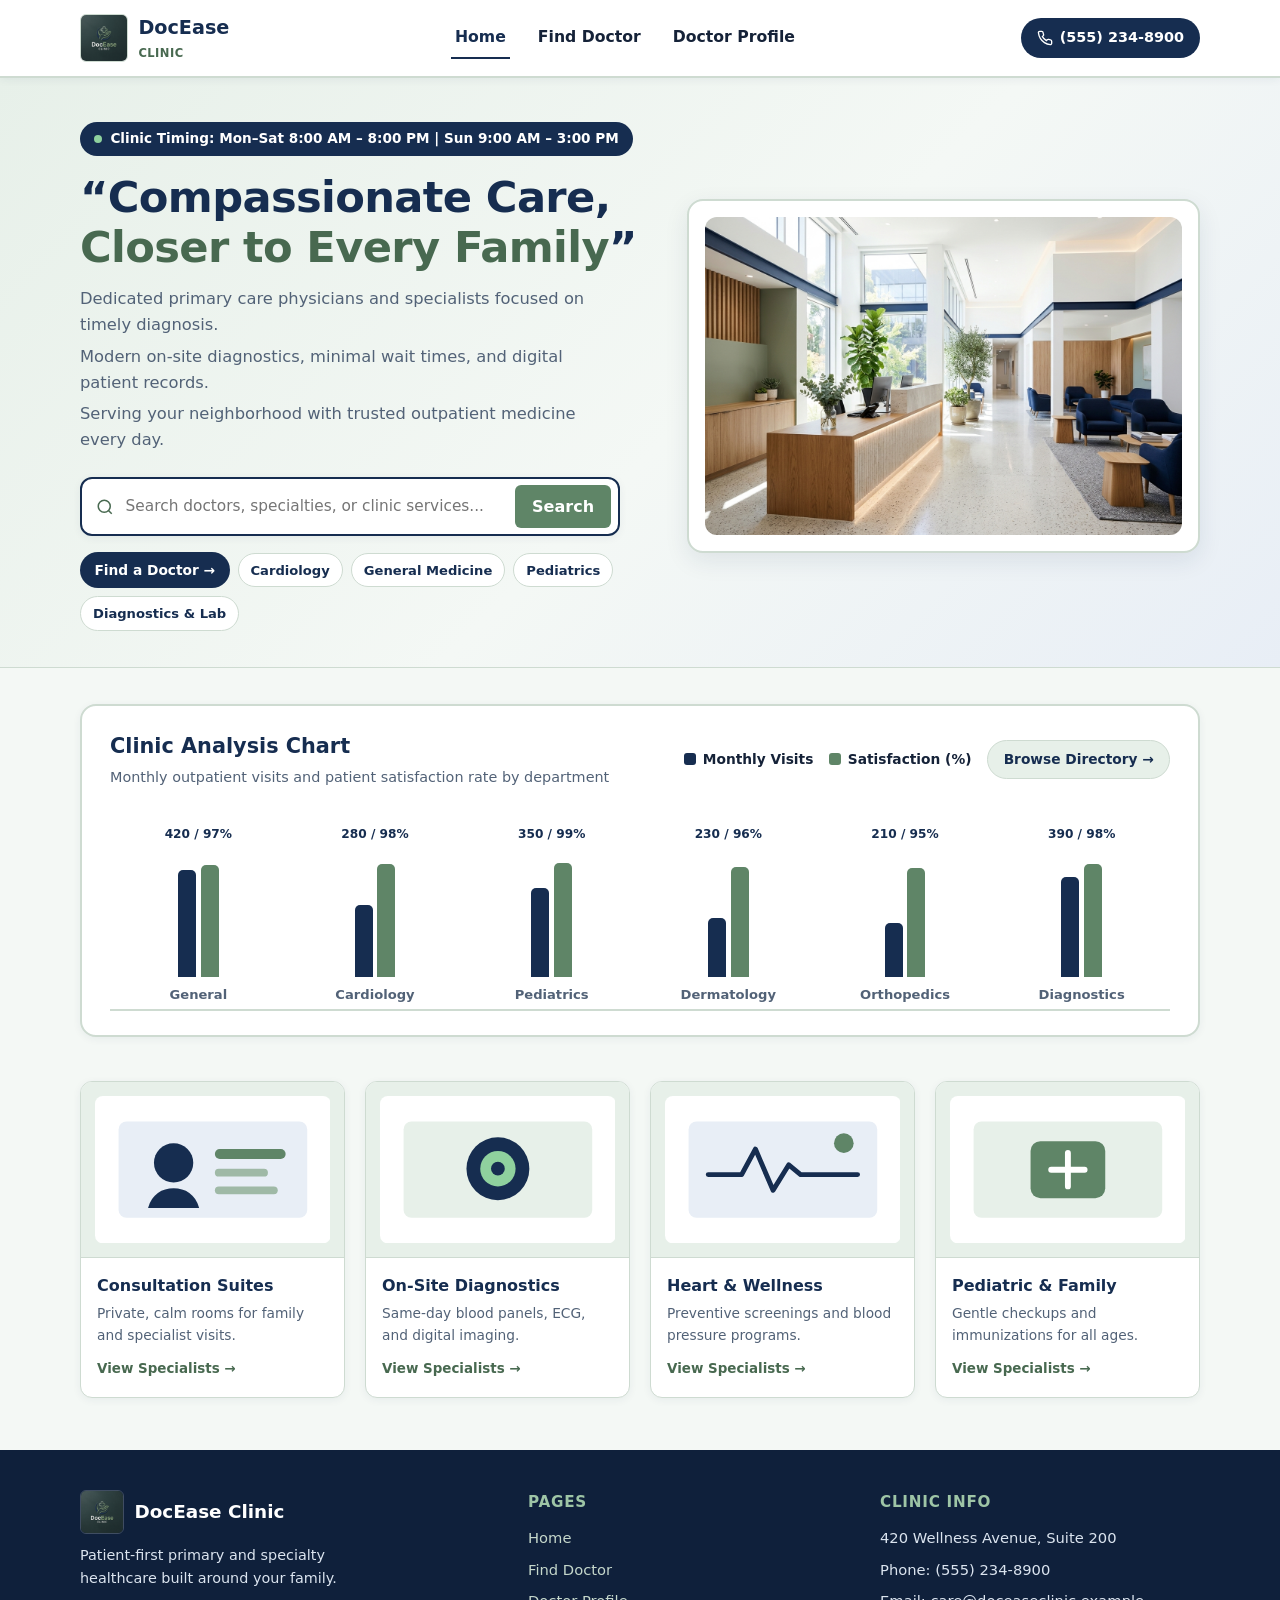
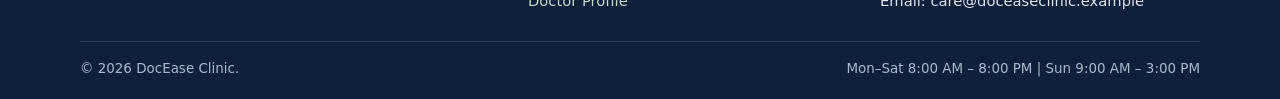
==== commit e1001bf3: "second page complete" ====
--- a/index.html
+++ b/index.html
@@ -29,7 +29,7 @@
       <nav class="nav-center" aria-label="Primary navigation">
         <ul class="nav-menu" id="navMenu">
           <li><a class="nav-link is-active" href="index.html" aria-current="page">Home</a></li>
-          <li><a class="nav-link" href="finddoctor.html">FindDoctor</a></li>
+          <li><a class="nav-link" href="finddoctor.html">Find Doctor</a></li>
           <li><a class="nav-link" href="doctorprofile.html">Doctor Profile</a></li>
         </ul>
       </nav>
@@ -81,6 +81,14 @@
             </form>
             <div class="search-results" id="homeSearchResults" hidden aria-live="polite"></div>
           </div>
+
+          <div class="hero-quick-actions" aria-label="Quick directory shortcuts">
+            <a class="hero-quick-btn" href="finddoctor.html">Find a Doctor &rarr;</a>
+            <a class="hero-quick-chip" href="finddoctor.html?specialty=Cardiology">Cardiology</a>
+            <a class="hero-quick-chip" href="finddoctor.html?specialty=General%20Medicine">General Medicine</a>
+            <a class="hero-quick-chip" href="finddoctor.html?specialty=Pediatrics">Pediatrics</a>
+            <a class="hero-quick-chip" href="finddoctor.html?specialty=Diagnostics%20%26%20Lab">Diagnostics &amp; Lab</a>
+          </div>
         </div>
 
         <div class="hero-image-card">
@@ -104,6 +112,7 @@
             <div class="chart-legend" aria-label="Chart legend">
               <span class="legend-item"><span class="legend-swatch legend-swatch--navy"></span>Monthly Visits</span>
               <span class="legend-item"><span class="legend-swatch legend-swatch--sage"></span>Satisfaction (%)</span>
+              <a class="chart-panel__action" href="finddoctor.html">Browse Directory &rarr;</a>
             </div>
           </div>
 
@@ -131,6 +140,7 @@
             <div class="gallery-card__body">
               <h3 class="gallery-card__title">Consultation Suites</h3>
               <p class="gallery-card__caption">Private, calm rooms for family and specialist visits.</p>
+              <a class="gallery-card__link" href="finddoctor.html?specialty=General%20Medicine">View Specialists &rarr;</a>
             </div>
           </article>
 
@@ -147,6 +157,7 @@
             <div class="gallery-card__body">
               <h3 class="gallery-card__title">On-Site Diagnostics</h3>
               <p class="gallery-card__caption">Same-day blood panels, ECG, and digital imaging.</p>
+              <a class="gallery-card__link" href="finddoctor.html?specialty=Diagnostics%20%26%20Lab">View Specialists &rarr;</a>
             </div>
           </article>
 
@@ -162,6 +173,7 @@
             <div class="gallery-card__body">
               <h3 class="gallery-card__title">Heart &amp; Wellness</h3>
               <p class="gallery-card__caption">Preventive screenings and blood pressure programs.</p>
+              <a class="gallery-card__link" href="finddoctor.html?specialty=Cardiology">View Specialists &rarr;</a>
             </div>
           </article>
 
@@ -177,6 +189,7 @@
             <div class="gallery-card__body">
               <h3 class="gallery-card__title">Pediatric &amp; Family</h3>
               <p class="gallery-card__caption">Gentle checkups and immunizations for all ages.</p>
+              <a class="gallery-card__link" href="finddoctor.html?specialty=Pediatrics">View Specialists &rarr;</a>
             </div>
           </article>
         </div>
@@ -202,7 +215,7 @@
           <h3 class="footer-heading">Pages</h3>
           <ul class="footer-lines">
             <li><a href="index.html">Home</a></li>
-            <li><a href="finddoctor.html">FindDoctor</a></li>
+            <li><a href="finddoctor.html">Find Doctor</a></li>
             <li><a href="doctorprofile.html">Doctor Profile</a></li>
           </ul>
         </div>
--- a/css/styles.css
+++ b/css/styles.css
@@ -1,6 +1,6 @@
 /* ==========================================================================
-   CarePulse Medical Clinic - Sage Green & Navy Blue Theme
-   Styled to match the Home Page Prototype
+   DocEase Clinic - Sage Green & Navy Blue Theme
+   Styled for Home & Find Doctor Prototypes
    ========================================================================== */
 
 :root {
@@ -376,6 +376,91 @@
   background: var(--color-sage-light);
 }
 
+.search-result-footer {
+  display: flex;
+  justify-content: space-between;
+  align-items: center;
+  padding: 0.65rem 0.95rem;
+  background: var(--color-navy-soft);
+  color: var(--color-navy);
+  font-size: 0.88rem;
+  font-weight: 700;
+}
+
+.search-result-footer:hover {
+  background: var(--color-sage-light);
+  color: var(--color-navy-dark);
+}
+
+/* Home Hero Quick Links & Card Action Links */
+.hero-quick-actions {
+  margin-top: 1rem;
+  display: flex;
+  flex-wrap: wrap;
+  align-items: center;
+  gap: 0.5rem;
+  max-width: 540px;
+}
+
+.hero-quick-btn {
+  display: inline-flex;
+  align-items: center;
+  gap: 0.4rem;
+  padding: 0.45rem 0.9rem;
+  border-radius: var(--radius-pill);
+  background: var(--color-navy);
+  color: #ffffff;
+  font-size: 0.86rem;
+  font-weight: 600;
+  transition: background-color 0.18s ease, transform 0.15s ease;
+}
+
+.hero-quick-btn:hover {
+  background: var(--color-sage-dark);
+  color: #ffffff;
+  transform: translateY(-1px);
+}
+
+.hero-quick-chip {
+  display: inline-flex;
+  align-items: center;
+  padding: 0.36rem 0.75rem;
+  border-radius: var(--radius-pill);
+  background: var(--color-surface);
+  border: 1px solid var(--color-border);
+  color: var(--color-navy);
+  font-size: 0.82rem;
+  font-weight: 600;
+  transition: background-color 0.18s ease, border-color 0.18s ease;
+}
+
+.hero-quick-chip:hover {
+  background: var(--color-sage-light);
+  border-color: var(--color-sage);
+  color: var(--color-navy-dark);
+}
+
+.chart-panel__action {
+  display: inline-flex;
+  align-items: center;
+  gap: 0.35rem;
+  padding: 0.48rem 0.95rem;
+  border-radius: var(--radius-pill);
+  background: var(--color-sage-light);
+  border: 1px solid var(--color-border);
+  color: var(--color-navy);
+  font-size: 0.86rem;
+  font-weight: 600;
+  white-space: nowrap;
+  transition: background-color 0.18s ease, border-color 0.18s ease;
+}
+
+.chart-panel__action:hover {
+  background: var(--color-navy);
+  border-color: var(--color-navy);
+  color: #ffffff;
+}
+
 /* Right Hero IMG Box */
 .hero-image-card {
   background: var(--color-surface);
@@ -548,6 +633,9 @@
 
 .gallery-card__body {
   padding: 0.95rem 1rem 1.05rem;
+  display: flex;
+  flex-direction: column;
+  flex: 1;
 }
 
 .gallery-card__title {
@@ -557,9 +645,438 @@
 }
 
 .gallery-card__caption {
-  margin: 0;
+  margin: 0 0 0.75rem;
   font-size: 0.86rem;
   color: var(--color-text-muted);
+  flex: 1;
+}
+
+.gallery-card__link {
+  display: inline-flex;
+  align-items: center;
+  gap: 0.3rem;
+  font-size: 0.84rem;
+  font-weight: 700;
+  color: var(--color-sage-dark);
+}
+
+.gallery-card__link:hover {
+  color: var(--color-navy);
+  text-decoration: underline;
+}
+
+/* ==========================================================================
+   Find Doctor Page (Prototype: Directory Header + Filter/Search Box + Grid)
+   ========================================================================== */
+.directory-hero {
+  padding: 2.35rem 0 1.85rem;
+  background: linear-gradient(135deg, var(--color-sage-light) 0%, var(--color-bg) 55%, var(--color-navy-soft) 100%);
+  border-bottom: 1px solid var(--color-border);
+}
+
+.directory-hero__badge {
+  display: inline-flex;
+  align-items: center;
+  gap: 0.45rem;
+  padding: 0.36rem 0.9rem;
+  border-radius: var(--radius-pill);
+  background: var(--color-navy);
+  color: #ffffff;
+  font-size: 0.83rem;
+  font-weight: 600;
+  letter-spacing: 0.02em;
+  margin-bottom: 0.9rem;
+}
+
+.directory-hero__title {
+  margin: 0 0 0.65rem;
+  font-size: clamp(1.85rem, 3.4vw, 2.55rem);
+  line-height: 1.15;
+  color: var(--color-navy);
+  letter-spacing: -0.015em;
+}
+
+.directory-hero__title span {
+  color: var(--color-sage-dark);
+}
+
+.directory-hero__lines {
+  display: grid;
+  gap: 0.3rem;
+  max-width: 680px;
+  color: var(--color-text-muted);
+  font-size: 1rem;
+}
+
+.directory-hero__lines p {
+  margin: 0;
+}
+
+/* Filter and Search Box (matches prototype card) */
+.filter-panel {
+  background: var(--color-surface);
+  border: 2px solid var(--color-border);
+  border-radius: var(--radius-lg);
+  padding: 1.5rem 1.6rem;
+  box-shadow: var(--shadow-md);
+}
+
+.filter-search {
+  display: flex;
+  align-items: center;
+  gap: 0.65rem;
+  background: var(--color-sage-tint);
+  border: 2px solid var(--color-navy);
+  border-radius: var(--radius-pill);
+  padding: 0.45rem 0.65rem 0.45rem 1.05rem;
+  margin-bottom: 1.35rem;
+  transition: box-shadow 0.18s ease;
+}
+
+.filter-search:focus-within {
+  box-shadow: 0 0 0 3px rgba(95, 133, 103, 0.25);
+}
+
+.filter-search__icon {
+  color: var(--color-navy);
+  flex-shrink: 0;
+}
+
+.filter-search__input {
+  flex: 1;
+  min-width: 0;
+  border: 0;
+  background: transparent;
+  padding: 0.4rem 0.25rem;
+  font-size: 0.98rem;
+  color: var(--color-text);
+}
+
+.filter-search__input:focus {
+  outline: none;
+}
+
+.filter-search__clear {
+  border: 0;
+  background: var(--color-navy-soft);
+  color: var(--color-navy);
+  border-radius: var(--radius-pill);
+  padding: 0.32rem 0.75rem;
+  font-size: 0.82rem;
+  font-weight: 600;
+  cursor: pointer;
+}
+
+.filter-search__clear:hover {
+  background: var(--color-navy);
+  color: #ffffff;
+}
+
+.filter-groups {
+  display: grid;
+  gap: 1.15rem;
+}
+
+.filter-groups > div,
+.filter-split > div {
+  min-width: 0;
+}
+
+.filter-split {
+  display: grid;
+  grid-template-columns: 1fr 1fr;
+  gap: 1.25rem;
+  padding-top: 0.25rem;
+  border-top: 1px solid var(--color-border);
+}
+
+.filter-group__label {
+  display: block;
+  margin-bottom: 0.55rem;
+  font-size: 0.9rem;
+  font-weight: 700;
+  color: var(--color-navy);
+  letter-spacing: 0.01em;
+}
+
+.filter-chips {
+  display: flex;
+  flex-wrap: wrap;
+  gap: 0.5rem;
+}
+
+.filter-chip {
+  padding: 0.45rem 0.95rem;
+  border-radius: var(--radius-sm);
+  border: 1.5px solid var(--color-border);
+  background: var(--color-sage-tint);
+  color: var(--color-navy);
+  font-size: 0.88rem;
+  font-weight: 600;
+  cursor: pointer;
+  transition: background-color 0.16s ease, color 0.16s ease, border-color 0.16s ease, transform 0.12s ease;
+}
+
+.filter-chip:hover {
+  background: var(--color-sage-light);
+  border-color: var(--color-sage);
+}
+
+.filter-chip.is-active {
+  background: var(--color-navy);
+  border-color: var(--color-navy);
+  color: #ffffff;
+}
+
+.filter-chip--sage.is-active {
+  background: var(--color-sage-dark);
+  border-color: var(--color-sage-dark);
+  color: #ffffff;
+}
+
+/* Results Toolbar & Doctor Cards */
+.directory-toolbar {
+  display: flex;
+  flex-wrap: wrap;
+  justify-content: space-between;
+  align-items: center;
+  gap: 0.75rem;
+  margin: 1.65rem 0 1.1rem;
+}
+
+.directory-count {
+  margin: 0;
+  font-size: 0.98rem;
+  font-weight: 700;
+  color: var(--color-navy);
+}
+
+.directory-count span {
+  color: var(--color-sage-dark);
+}
+
+.btn-reset {
+  padding: 0.42rem 0.95rem;
+  border-radius: var(--radius-pill);
+  border: 1.5px solid var(--color-navy);
+  background: transparent;
+  color: var(--color-navy);
+  font-size: 0.85rem;
+  font-weight: 600;
+  cursor: pointer;
+  transition: background-color 0.16s ease, color 0.16s ease;
+}
+
+.btn-reset:hover:not(:disabled) {
+  background: var(--color-navy);
+  color: #ffffff;
+}
+
+.btn-reset:disabled {
+  opacity: 0.45;
+  cursor: default;
+}
+
+.doctors-grid {
+  display: grid;
+  grid-template-columns: repeat(3, 1fr);
+  gap: 1.25rem;
+}
+
+.doctor-card {
+  min-width: 0;
+  background: var(--color-surface);
+  border: 1.5px solid var(--color-border);
+  border-top: 4px solid var(--color-navy);
+  border-radius: var(--radius-md);
+  padding: 1.25rem;
+  box-shadow: var(--shadow-sm);
+  display: flex;
+  flex-direction: column;
+  gap: 0.9rem;
+  transition: transform 0.18s ease, box-shadow 0.18s ease, border-color 0.18s ease;
+}
+
+.doctor-card:hover {
+  transform: translateY(-3px);
+  box-shadow: var(--shadow-md);
+  border-color: var(--color-sage);
+}
+
+.doctor-card__head {
+  display: flex;
+  align-items: flex-start;
+  gap: 0.85rem;
+}
+
+.doctor-card__avatar {
+  width: 52px;
+  height: 52px;
+  border-radius: var(--radius-md);
+  background: linear-gradient(135deg, var(--color-navy), var(--color-sage-dark));
+  color: #ffffff;
+  font-weight: 700;
+  font-size: 1.05rem;
+  display: inline-flex;
+  align-items: center;
+  justify-content: center;
+  flex-shrink: 0;
+}
+
+.doctor-card__name {
+  margin: 0;
+  font-size: 1.08rem;
+  color: var(--color-navy);
+  line-height: 1.25;
+}
+
+.doctor-card__creds {
+  margin: 0.15rem 0 0;
+  font-size: 0.82rem;
+  color: var(--color-text-muted);
+}
+
+.doctor-card__badges {
+  display: flex;
+  flex-wrap: wrap;
+  align-items: center;
+  gap: 0.45rem;
+}
+
+.badge-specialty {
+  display: inline-flex;
+  align-items: center;
+  padding: 0.25rem 0.65rem;
+  border-radius: var(--radius-pill);
+  background: var(--color-navy-soft);
+  color: var(--color-navy);
+  font-size: 0.79rem;
+  font-weight: 700;
+}
+
+.badge-availability {
+  display: inline-flex;
+  align-items: center;
+  gap: 0.35rem;
+  padding: 0.25rem 0.65rem;
+  border-radius: var(--radius-pill);
+  font-size: 0.79rem;
+  font-weight: 700;
+}
+
+.badge-availability--today {
+  background: var(--color-sage-light);
+  color: var(--color-sage-dark);
+}
+
+.badge-availability--scheduled {
+  background: #eef1f5;
+  color: var(--color-text-muted);
+}
+
+.doctor-card__bio {
+  margin: 0;
+  font-size: 0.89rem;
+  color: var(--color-text-muted);
+  line-height: 1.5;
+}
+
+.doctor-card__tags {
+  display: flex;
+  flex-wrap: wrap;
+  gap: 0.38rem;
+}
+
+.doctor-card__tag {
+  font-size: 0.76rem;
+  font-weight: 600;
+  padding: 0.2rem 0.55rem;
+  border-radius: var(--radius-sm);
+  background: var(--color-sage-tint);
+  border: 1px solid var(--color-border);
+  color: var(--color-text);
+}
+
+.doctor-card__meta {
+  margin-top: auto;
+  display: grid;
+  grid-template-columns: 1fr 1fr;
+  gap: 0.55rem 0.75rem;
+  padding: 0.75rem;
+  border-radius: var(--radius-sm);
+  background: var(--color-sage-tint);
+  border: 1px solid var(--color-border);
+  font-size: 0.82rem;
+}
+
+.doctor-card__meta-item strong {
+  display: block;
+  color: var(--color-navy);
+  font-size: 0.76rem;
+  text-transform: uppercase;
+  letter-spacing: 0.03em;
+}
+
+.doctor-card__actions {
+  display: grid;
+  grid-template-columns: 1fr auto;
+  gap: 0.55rem;
+}
+
+.btn-primary {
+  display: inline-flex;
+  justify-content: center;
+  align-items: center;
+  padding: 0.58rem 0.9rem;
+  border-radius: var(--radius-sm);
+  background: var(--color-navy);
+  color: #ffffff;
+  font-size: 0.88rem;
+  font-weight: 600;
+  transition: background-color 0.16s ease;
+}
+
+.btn-primary:hover {
+  background: var(--color-sage-dark);
+  color: #ffffff;
+}
+
+.btn-secondary {
+  display: inline-flex;
+  justify-content: center;
+  align-items: center;
+  padding: 0.58rem 0.85rem;
+  border-radius: var(--radius-sm);
+  background: var(--color-sage-light);
+  border: 1px solid var(--color-border);
+  color: var(--color-navy);
+  font-size: 0.86rem;
+  font-weight: 600;
+  transition: background-color 0.16s ease, border-color 0.16s ease;
+}
+
+.btn-secondary:hover {
+  background: var(--color-sage);
+  border-color: var(--color-sage);
+  color: #ffffff;
+}
+
+.empty-state {
+  background: var(--color-surface);
+  border: 2px dashed var(--color-border);
+  border-radius: var(--radius-lg);
+  padding: 2.5rem 1.5rem;
+  text-align: center;
+  color: var(--color-text-muted);
+}
+
+.empty-state h3 {
+  margin: 0 0 0.45rem;
+  color: var(--color-navy);
+}
+
+.empty-state p {
+  margin: 0 0 1.15rem;
 }
 
 /* ==========================================================================
@@ -634,8 +1151,13 @@
     grid-template-columns: 1fr;
   }
 
-  .gallery-grid {
+  .gallery-grid,
+  .doctors-grid {
     grid-template-columns: repeat(2, 1fr);
+  }
+
+  .filter-split {
+    grid-template-columns: 1fr;
   }
 
   .chart-bars {
@@ -679,10 +1201,15 @@
   }
 
   .gallery-grid,
+  .doctors-grid,
   .footer-grid {
     grid-template-columns: 1fr;
   }
 
+  .filter-panel {
+    padding: 1.15rem;
+  }
+
   .chart-bars {
     grid-template-columns: repeat(2, 1fr);
   }
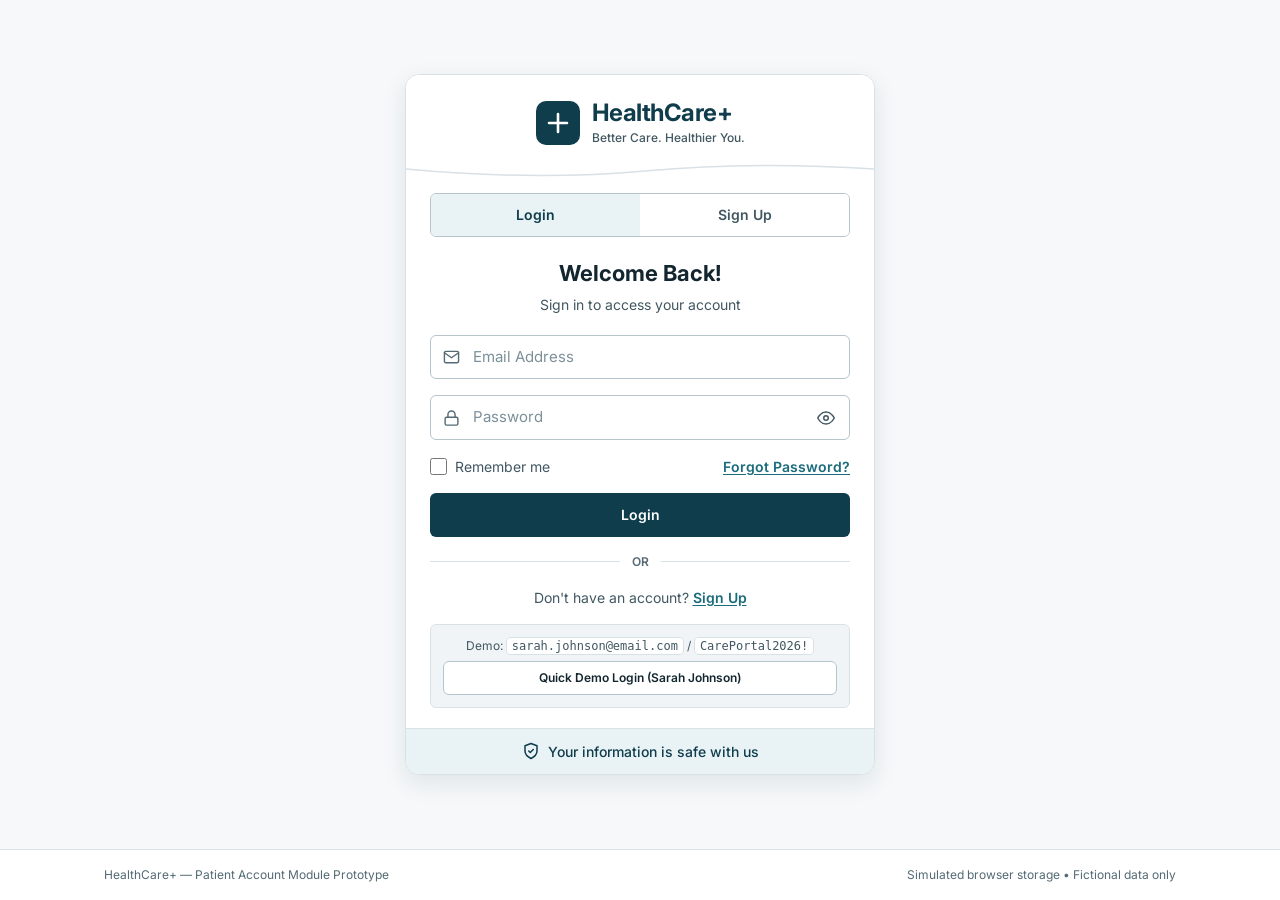
==== commit 2a62c30a: "ali" ====
--- a/index.html
+++ b/index.html
@@ -1,243 +1,351 @@
 <!DOCTYPE html>
 <html lang="en">
 <head>
-  <meta charset="UTF-8">
-  <meta name="viewport" content="width=device-width, initial-scale=1.0">
-  <title>DocEase Clinic | Home</title>
-  <meta name="description" content="DocEase Clinic — compassionate care, clinic timings, live search, clinic analysis, and modern outpatient facilities.">
-  <link rel="icon" type="image/jpeg" href="images/logo.jpg">
-  <link rel="stylesheet" href="css/styles.css">
+  <meta charset="UTF-8" />
+  <meta name="viewport" content="width=device-width, initial-scale=1.0" />
+  <title>Login / Sign Up — HealthCare+ Patient Portal</title>
+  <link rel="icon" type="image/svg+xml" href="data:image/svg+xml,%3Csvg xmlns='http://www.w3.org/2000/svg' viewBox='0 0 32 32'%3E%3Crect width='32' height='32' rx='8' fill='%230f3d4c'/%3E%3Cpath d='M16 7v18M7 16h18' stroke='%23ffffff' stroke-width='3.2' stroke-linecap='round'/%3E%3C/svg%3E" />
+  <link rel="preconnect" href="https://fonts.googleapis.com" />
+  <link rel="preconnect" href="https://fonts.gstatic.com" crossorigin />
+  <link href="https://fonts.googleapis.com/css2?family=Inter:wght@400;500;600;700&display=swap" rel="stylesheet" media="print" onload="this.media='all'" />
+  <link rel="stylesheet" href="css/tokens.css" />
+  <link rel="stylesheet" href="css/components.css" />
+  <link rel="stylesheet" href="css/pages.css" />
 </head>
 <body>
-  <a class="skip-link" href="#main-content">Skip to main content</a>
-
-  <!-- Header: Logo/Name (Left) | Home, FindDoctor, Doctor Profile (Center) | Phone No. (Right) -->
-  <header class="site-header">
-    <div class="container nav-wrapper">
-      <a class="brand" href="index.html">
-        <img class="brand__logo" src="images/logo.jpg" alt="DocEase Clinic logo">
-        <span>
-          DocEase
-          <span class="brand__sub">Clinic</span>
-        </span>
-      </a>
-
-      <button class="nav-toggle" id="navToggle" type="button" aria-expanded="false" aria-controls="navMenu" aria-label="Toggle navigation menu">
-        Menu
-      </button>
-
-      <nav class="nav-center" aria-label="Primary navigation">
-        <ul class="nav-menu" id="navMenu">
-          <li><a class="nav-link is-active" href="index.html" aria-current="page">Home</a></li>
-          <li><a class="nav-link" href="finddoctor.html">Find Doctor</a></li>
-          <li><a class="nav-link" href="doctorprofile.html">Doctor Profile</a></li>
-        </ul>
-      </nav>
-
-      <a class="nav-phone" href="tel:+15552348900" aria-label="Call clinic phone number">
-        <svg width="16" height="16" viewBox="0 0 24 24" fill="none" stroke="currentColor" stroke-width="2" aria-hidden="true">
-          <path d="M22 16.92v3a2 2 0 0 1-2.18 2 19.79 19.79 0 0 1-8.63-3.07 19.5 19.5 0 0 1-6-6 19.79 19.79 0 0 1-3.07-8.67A2 2 0 0 1 4.11 2h3a2 2 0 0 1 2 1.72 12.84 12.84 0 0 0 .7 2.81 2 2 0 0 1-.45 2.11L8.09 9.91a16 16 0 0 0 6 6l1.27-1.27a2 2 0 0 1 2.11-.45 12.84 12.84 0 0 0 2.81.7A2 2 0 0 1 22 16.92z"/>
-        </svg>
-        (555) 234-8900
-      </a>
-    </div>
-  </header>
-
-  <main id="main-content">
-    <!-- Hero: Left (Clinic timing, Quote/Line, Search bar) | Right (IMG) -->
-    <section class="hero">
-      <div class="container hero__grid">
-        <div>
-          <div class="clinic-timing-pill">
-            <span class="clinic-timing-pill__dot" aria-hidden="true"></span>
-            <span>Clinic Timing: Mon–Sat 8:00 AM – 8:00 PM | Sun 9:00 AM – 3:00 PM</span>
-          </div>
-
-          <h1 class="hero__quote">
-            &ldquo;Compassionate Care, <span>Closer to Every Family</span>&rdquo;
-          </h1>
-
-          <div class="hero__lines">
-            <p style="margin:0;">Dedicated primary care physicians and specialists focused on timely diagnosis.</p>
-            <p style="margin:0;">Modern on-site diagnostics, minimal wait times, and digital patient records.</p>
-            <p style="margin:0;">Serving your neighborhood with trusted outpatient medicine every day.</p>
-          </div>
-
-          <div class="search-wrapper">
-            <form class="hero-search" id="homeSearchForm" role="search">
-              <svg class="hero-search__icon" width="18" height="18" viewBox="0 0 24 24" fill="none" stroke="currentColor" stroke-width="2" aria-hidden="true">
-                <circle cx="11" cy="11" r="8"></circle>
-                <line x1="21" y1="21" x2="16.65" y2="16.65"></line>
-              </svg>
-              <label class="sr-only" for="homeSearchInput">Search doctors or departments</label>
-              <input
-                class="hero-search__input"
-                type="search"
-                id="homeSearchInput"
-                placeholder="Search doctors, specialties, or clinic services..."
-                autocomplete="off"
-              >
-              <button type="submit" class="hero-search__btn">Search</button>
-            </form>
-            <div class="search-results" id="homeSearchResults" hidden aria-live="polite"></div>
-          </div>
-
-          <div class="hero-quick-actions" aria-label="Quick directory shortcuts">
-            <a class="hero-quick-btn" href="finddoctor.html">Find a Doctor &rarr;</a>
-            <a class="hero-quick-chip" href="finddoctor.html?specialty=Cardiology">Cardiology</a>
-            <a class="hero-quick-chip" href="finddoctor.html?specialty=General%20Medicine">General Medicine</a>
-            <a class="hero-quick-chip" href="finddoctor.html?specialty=Pediatrics">Pediatrics</a>
-            <a class="hero-quick-chip" href="finddoctor.html?specialty=Diagnostics%20%26%20Lab">Diagnostics &amp; Lab</a>
-          </div>
-        </div>
-
-        <div class="hero-image-card">
-          <img
-            src="images/clinic-hero.jpg"
-            alt="Bright reception and lounge area inside DocEase Clinic"
-          >
-        </div>
-      </div>
-    </section>
-
-    <!-- Clinic Analysis Chart Band -->
-    <section class="section">
-      <div class="container">
-        <div class="chart-panel">
-          <div class="chart-panel__header">
-            <div>
-              <h2 class="chart-panel__title">Clinic Analysis Chart</h2>
-              <p class="chart-panel__subtitle">Monthly outpatient visits and patient satisfaction rate by department</p>
-            </div>
-            <div class="chart-legend" aria-label="Chart legend">
-              <span class="legend-item"><span class="legend-swatch legend-swatch--navy"></span>Monthly Visits</span>
-              <span class="legend-item"><span class="legend-swatch legend-swatch--sage"></span>Satisfaction (%)</span>
-              <a class="chart-panel__action" href="finddoctor.html">Browse Directory &rarr;</a>
-            </div>
-          </div>
-
-          <div class="chart-bars" id="clinicAnalysisChart" aria-label="Department analysis bar chart"></div>
-        </div>
-      </div>
-    </section>
-
-    <!-- 4-Image Card Grid (Img 1 | Img 2 | Img 3 | Img 4) -->
-    <section class="section" style="padding-top:0.5rem;">
-      <div class="container">
-        <div class="gallery-grid">
-          <article class="gallery-card">
-            <div class="gallery-card__img">
-              <svg viewBox="0 0 240 150" width="100%" role="img" aria-label="Consultation Suites">
-                <rect width="240" height="150" rx="8" fill="#ffffff"/>
-                <rect x="24" y="26" width="192" height="98" rx="8" fill="#e8eef6"/>
-                <circle cx="80" cy="68" r="20" fill="#162d50"/>
-                <path d="M54 114c4-14 14-20 26-20s22 6 26 20" fill="#162d50"/>
-                <rect x="122" y="54" width="72" height="10" rx="5" fill="#5f8567"/>
-                <rect x="122" y="74" width="54" height="8" rx="4" fill="#9fb9a6"/>
-                <rect x="122" y="92" width="64" height="8" rx="4" fill="#9fb9a6"/>
+  <a class="skip-link" href="#auth-main">Skip to sign in form</a>
+
+  <main id="auth-main" class="auth-main">
+    <div class="auth-centered-wrap">
+      <section class="auth-card" aria-label="HealthCare+ patient authentication">
+        <!-- Brand Header matching Wireframe -->
+        <div class="auth-card-brand">
+          <div class="auth-logo-lockup">
+            <div class="auth-logo-mark" aria-hidden="true">
+              <svg width="24" height="24" viewBox="0 0 24 24" fill="none" stroke="currentColor" stroke-width="2.6" stroke-linecap="round" stroke-linejoin="round">
+                <path d="M12 3v18M3 12h18" />
               </svg>
             </div>
-            <div class="gallery-card__body">
-              <h3 class="gallery-card__title">Consultation Suites</h3>
-              <p class="gallery-card__caption">Private, calm rooms for family and specialist visits.</p>
-              <a class="gallery-card__link" href="finddoctor.html?specialty=General%20Medicine">View Specialists &rarr;</a>
+            <div>
+              <h1 class="auth-brand-title">HealthCare+</h1>
+              <p class="auth-brand-tagline">Better Care. Healthier You.</p>
             </div>
-          </article>
-
-          <article class="gallery-card">
-            <div class="gallery-card__img">
-              <svg viewBox="0 0 240 150" width="100%" role="img" aria-label="Diagnostic Lab">
-                <rect width="240" height="150" rx="8" fill="#ffffff"/>
-                <rect x="24" y="26" width="192" height="98" rx="8" fill="#e7f0e9"/>
-                <circle cx="120" cy="74" r="32" fill="#162d50"/>
-                <circle cx="120" cy="74" r="18" fill="#8fd19e"/>
-                <circle cx="120" cy="74" r="7" fill="#162d50"/>
-              </svg>
+          </div>
+        </div>
+
+        <!-- Subtle Calm Curve Divider -->
+        <svg class="auth-wave-divider" viewBox="0 0 470 22" preserveAspectRatio="none" aria-hidden="true">
+          <path d="M0 10 Q 130 22, 240 12 T 470 10" fill="none" stroke="#d8e1e6" stroke-width="1.5" />
+        </svg>
+
+        <div class="auth-card-body">
+          <!-- Existing Session Notice (shown only if already signed in) -->
+          <div id="existing-session-banner" class="alert alert-info" hidden>
+            <div>
+              <strong>Already signed in:</strong> Active session for <span id="existing-session-name"></span>.
+              <div style="margin-top: 8px; display: flex; gap: 10px; flex-wrap: wrap;">
+                <a href="dashboard.html" class="btn btn-primary btn-sm">Go to Dashboard</a>
+                <button type="button" id="existing-session-logout" class="btn btn-secondary btn-sm">Logout</button>
+              </div>
             </div>
-            <div class="gallery-card__body">
-              <h3 class="gallery-card__title">On-Site Diagnostics</h3>
-              <p class="gallery-card__caption">Same-day blood panels, ECG, and digital imaging.</p>
-              <a class="gallery-card__link" href="finddoctor.html?specialty=Diagnostics%20%26%20Lab">View Specialists &rarr;</a>
+          </div>
+
+          <!-- Login / Sign Up Tabs -->
+          <div class="auth-tabs" role="tablist" aria-label="Authentication mode">
+            <button
+              type="button"
+              id="tab-login"
+              class="auth-tab is-active"
+              role="tab"
+              aria-selected="true"
+              aria-controls="panel-login"
+            >
+              Login
+            </button>
+            <button
+              type="button"
+              id="tab-signup"
+              class="auth-tab"
+              role="tab"
+              aria-selected="false"
+              aria-controls="panel-signup"
+            >
+              Sign Up
+            </button>
+          </div>
+
+          <!-- Global Form Feedback Alert -->
+          <div id="auth-feedback" class="alert" role="status" aria-live="polite" hidden></div>
+
+          <!-- Panel 1: Login -->
+          <div id="panel-login" class="auth-panel" role="tabpanel" aria-labelledby="tab-login">
+            <h2 class="auth-form-title">Welcome Back!</h2>
+            <p class="auth-form-subtitle">Sign in to access your account</p>
+
+            <form id="login-form" novalidate>
+              <div class="form-group">
+                <label class="sr-only" for="login-email">Email Address</label>
+                <div class="input-wrap">
+                  <span class="input-icon" aria-hidden="true">
+                    <svg width="17" height="17" viewBox="0 0 24 24" fill="none" stroke="currentColor" stroke-width="2" stroke-linecap="round" stroke-linejoin="round">
+                      <rect x="2" y="4" width="20" height="16" rx="2" />
+                      <path d="M22 6l-10 7L2 6" />
+                    </svg>
+                  </span>
+                  <input
+                    id="login-email"
+                    name="email"
+                    type="email"
+                    class="form-control has-leading-icon"
+                    autocomplete="email"
+                    placeholder="Email Address"
+                    aria-describedby="login-email-error"
+                    required
+                  />
+                </div>
+                <div id="login-email-error" class="field-error" role="alert"></div>
+              </div>
+
+              <div class="form-group">
+                <label class="sr-only" for="login-password">Password</label>
+                <div class="input-wrap">
+                  <span class="input-icon" aria-hidden="true">
+                    <svg width="17" height="17" viewBox="0 0 24 24" fill="none" stroke="currentColor" stroke-width="2" stroke-linecap="round" stroke-linejoin="round">
+                      <rect x="3" y="11" width="18" height="11" rx="2" ry="2" />
+                      <path d="M7 11V7a5 5 0 0 1 10 0v4" />
+                    </svg>
+                  </span>
+                  <input
+                    id="login-password"
+                    name="password"
+                    type="password"
+                    class="form-control has-leading-icon has-toggle"
+                    autocomplete="current-password"
+                    placeholder="Password"
+                    aria-describedby="login-password-error"
+                    required
+                  />
+                  <button
+                    type="button"
+                    class="password-toggle"
+                    data-toggle-password="login-password"
+                    aria-label="Show password"
+                    aria-pressed="false"
+                  ></button>
+                </div>
+                <div id="login-password-error" class="field-error" role="alert"></div>
+              </div>
+
+              <div class="form-row-between">
+                <label class="checkbox-row" for="login-remember">
+                  <input id="login-remember" name="remember" type="checkbox" />
+                  <span>Remember me</span>
+                </label>
+                <button type="button" id="forgot-password-btn" class="btn-link">
+                  Forgot Password?
+                </button>
+              </div>
+
+              <button type="submit" id="login-submit-btn" class="btn btn-primary btn-block">
+                Login
+              </button>
+            </form>
+
+            <div class="auth-or-divider" aria-hidden="true">OR</div>
+
+            <p class="auth-switch-prompt">
+              Don't have an account?
+              <button type="button" id="switch-to-signup" class="btn-link">Sign Up</button>
+            </p>
+
+            <!-- Compact Instant Demo Access -->
+            <div class="demo-strip" aria-label="Demo account access">
+              <div style="margin-bottom: 6px;">
+                Demo: <code>sarah.johnson@email.com</code> / <code>CarePortal2026!</code>
+              </div>
+              <button type="button" id="demo-login-btn" class="btn btn-secondary btn-sm btn-block">
+                Quick Demo Login (Sarah Johnson)
+              </button>
             </div>
-          </article>
-
-          <article class="gallery-card">
-            <div class="gallery-card__img">
-              <svg viewBox="0 0 240 150" width="100%" role="img" aria-label="Cardiac Care">
-                <rect width="240" height="150" rx="8" fill="#ffffff"/>
-                <rect x="24" y="26" width="192" height="98" rx="8" fill="#e8eef6"/>
-                <path d="M44 80h34l14-26 18 42 16-26 12 10h58" fill="none" stroke="#162d50" stroke-width="5" stroke-linecap="round" stroke-linejoin="round"/>
-                <circle cx="182" cy="48" r="10" fill="#5f8567"/>
-              </svg>
-            </div>
-            <div class="gallery-card__body">
-              <h3 class="gallery-card__title">Heart &amp; Wellness</h3>
-              <p class="gallery-card__caption">Preventive screenings and blood pressure programs.</p>
-              <a class="gallery-card__link" href="finddoctor.html?specialty=Cardiology">View Specialists &rarr;</a>
-            </div>
-          </article>
-
-          <article class="gallery-card">
-            <div class="gallery-card__img">
-              <svg viewBox="0 0 240 150" width="100%" role="img" aria-label="Pediatric Wing">
-                <rect width="240" height="150" rx="8" fill="#ffffff"/>
-                <rect x="24" y="26" width="192" height="98" rx="8" fill="#e7f0e9"/>
-                <rect x="82" y="46" width="76" height="58" rx="10" fill="#5f8567"/>
-                <path d="M120 58v34M103 75h34" stroke="#ffffff" stroke-width="6" stroke-linecap="round"/>
-              </svg>
-            </div>
-            <div class="gallery-card__body">
-              <h3 class="gallery-card__title">Pediatric &amp; Family</h3>
-              <p class="gallery-card__caption">Gentle checkups and immunizations for all ages.</p>
-              <a class="gallery-card__link" href="finddoctor.html?specialty=Pediatrics">View Specialists &rarr;</a>
-            </div>
-          </article>
+          </div>
+
+          <!-- Panel 2: Sign Up -->
+          <div id="panel-signup" class="auth-panel" role="tabpanel" aria-labelledby="tab-signup" hidden>
+            <h2 class="auth-form-title">Create Account</h2>
+            <p class="auth-form-subtitle">Set up your simulated patient account</p>
+
+            <form id="signup-form" novalidate>
+              <div class="form-group">
+                <label class="form-label" for="signup-name">
+                  Full Name <span class="required-mark" aria-hidden="true">*</span>
+                </label>
+                <input
+                  id="signup-name"
+                  name="fullName"
+                  type="text"
+                  class="form-control"
+                  autocomplete="name"
+                  placeholder="e.g., Jordan Taylor"
+                  aria-describedby="signup-name-error"
+                  required
+                />
+                <div id="signup-name-error" class="field-error" role="alert"></div>
+              </div>
+
+              <div class="form-grid-2">
+                <div class="form-group">
+                  <label class="form-label" for="signup-email">
+                    Email Address <span class="required-mark" aria-hidden="true">*</span>
+                  </label>
+                  <input
+                    id="signup-email"
+                    name="email"
+                    type="email"
+                    class="form-control"
+                    autocomplete="email"
+                    placeholder="name@email.com"
+                    aria-describedby="signup-email-error"
+                    required
+                  />
+                  <div id="signup-email-error" class="field-error" role="alert"></div>
+                </div>
+
+                <div class="form-group">
+                  <label class="form-label" for="signup-phone">
+                    Phone Number <span class="required-mark" aria-hidden="true">*</span>
+                  </label>
+                  <input
+                    id="signup-phone"
+                    name="phone"
+                    type="tel"
+                    class="form-control"
+                    autocomplete="tel"
+                    placeholder="+1 (555) 123-4567"
+                    aria-describedby="signup-phone-error"
+                    required
+                  />
+                  <div id="signup-phone-error" class="field-error" role="alert"></div>
+                </div>
+              </div>
+
+              <div class="form-group">
+                <label class="form-label" for="signup-password">
+                  Password <span class="required-mark" aria-hidden="true">*</span>
+                </label>
+                <div class="input-wrap">
+                  <input
+                    id="signup-password"
+                    name="password"
+                    type="password"
+                    class="form-control has-toggle"
+                    autocomplete="new-password"
+                    placeholder="Create a strong password"
+                    aria-describedby="password-requirements signup-password-error"
+                    required
+                  />
+                  <button
+                    type="button"
+                    class="password-toggle"
+                    data-toggle-password="signup-password"
+                    aria-label="Show password"
+                    aria-pressed="false"
+                  ></button>
+                </div>
+
+                <ul id="password-requirements" class="password-rules" aria-label="Password requirements">
+                  <li class="password-rule" data-rule="length">
+                    <span class="rule-icon" aria-hidden="true"></span> 8+ characters
+                  </li>
+                  <li class="password-rule" data-rule="upper">
+                    <span class="rule-icon" aria-hidden="true"></span> 1 uppercase
+                  </li>
+                  <li class="password-rule" data-rule="lower">
+                    <span class="rule-icon" aria-hidden="true"></span> 1 lowercase
+                  </li>
+                  <li class="password-rule" data-rule="number">
+                    <span class="rule-icon" aria-hidden="true"></span> 1 number
+                  </li>
+                </ul>
+                <div id="signup-password-error" class="field-error" role="alert"></div>
+              </div>
+
+              <div class="form-group">
+                <label class="form-label" for="signup-confirm">
+                  Confirm Password <span class="required-mark" aria-hidden="true">*</span>
+                </label>
+                <div class="input-wrap">
+                  <input
+                    id="signup-confirm"
+                    name="confirmPassword"
+                    type="password"
+                    class="form-control has-toggle"
+                    autocomplete="new-password"
+                    placeholder="Re-enter your password"
+                    aria-describedby="signup-confirm-error"
+                    required
+                  />
+                  <button
+                    type="button"
+                    class="password-toggle"
+                    data-toggle-password="signup-confirm"
+                    aria-label="Show password"
+                    aria-pressed="false"
+                  ></button>
+                </div>
+                <div id="signup-confirm-error" class="field-error" role="alert"></div>
+              </div>
+
+              <div class="form-group">
+                <label class="checkbox-row" for="signup-terms">
+                  <input
+                    id="signup-terms"
+                    name="terms"
+                    type="checkbox"
+                    aria-describedby="signup-terms-error"
+                    required
+                  />
+                  <span>
+                    I agree to the
+                    <button type="button" id="view-terms-btn" class="btn-link">Terms &amp; Privacy Notice</button>
+                    (Prototype).
+                  </span>
+                </label>
+                <div id="signup-terms-error" class="field-error" role="alert"></div>
+              </div>
+
+              <button type="submit" id="signup-submit-btn" class="btn btn-primary btn-block">
+                Create Account
+              </button>
+            </form>
+
+            <p class="auth-switch-prompt" style="margin-top: var(--space-4); margin-bottom: 0;">
+              Already have an account?
+              <button type="button" id="switch-to-login" class="btn-link">Login</button>
+            </p>
+          </div>
         </div>
-      </div>
-    </section>
+
+        <!-- Bottom Safety Reassurance Bar matching Wireframe -->
+        <div class="auth-safe-footer">
+          <svg width="18" height="18" viewBox="0 0 24 24" fill="none" stroke="currentColor" stroke-width="2" stroke-linecap="round" stroke-linejoin="round" aria-hidden="true">
+            <path d="M12 22s8-4 8-10V5l-8-3-8 3v7c0 6 8 10 8 10z" />
+            <path d="M9 12l2 2 4-4" />
+          </svg>
+          <span>Your information is safe with us</span>
+        </div>
+      </section>
+    </div>
   </main>
 
-  <!-- Footer: Logo/Name (Left) | 3 Link Lines (Center) | 3 Contact Lines (Right) -->
   <footer class="site-footer">
-    <div class="container">
-      <div class="footer-grid">
-        <div>
-          <div class="footer-brand">
-            <img class="footer-brand__logo" src="images/logo.jpg" alt="DocEase Clinic logo">
-            <span>DocEase Clinic</span>
-          </div>
-          <p style="margin:0;font-size:0.9rem;max-width:300px;">
-            Patient-first primary and specialty healthcare built around your family.
-          </p>
-        </div>
-
-        <div>
-          <h3 class="footer-heading">Pages</h3>
-          <ul class="footer-lines">
-            <li><a href="index.html">Home</a></li>
-            <li><a href="finddoctor.html">Find Doctor</a></li>
-            <li><a href="doctorprofile.html">Doctor Profile</a></li>
-          </ul>
-        </div>
-
-        <div>
-          <h3 class="footer-heading">Clinic Info</h3>
-          <ul class="footer-lines">
-            <li>420 Wellness Avenue, Suite 200</li>
-            <li>Phone: (555) 234-8900</li>
-            <li>Email: care@doceaseclinic.example</li>
-          </ul>
-        </div>
-      </div>
-
-      <div class="footer-bottom">
-        <span>&copy; <span id="currentYear">2026</span> DocEase Clinic.</span>
-        <span>Mon–Sat 8:00 AM – 8:00 PM | Sun 9:00 AM – 3:00 PM</span>
-      </div>
+    <div class="container footer-inner">
+      <span>HealthCare+ — Patient Account Module Prototype</span>
+      <span>Simulated browser storage • Fictional data only</span>
     </div>
   </footer>
 
-  <script src="js/data.js"></script>
-  <script src="js/main.js"></script>
+  <script src="js/store.js" defer></script>
+  <script src="js/ui.js" defer></script>
+  <script src="js/auth.js" defer></script>
 </body>
 </html>
--- a/css/tokens.css
+++ b/css/tokens.css
@@ -0,0 +1,91 @@
+/* ==========================================================================
+   Harborview Health — Patient Account Module Design Tokens
+   Calm, WCAG AA accessible palette, typography, spacing, and elevation.
+   ========================================================================== */
+
+:root {
+  /* Brand & Primary Palette */
+  --color-primary: #0f3d4c;         /* Deep Navy-Teal */
+  --color-primary-hover: #0a2b36;   /* Darker Navy-Teal for hover/active */
+  --color-primary-soft: #e9f2f5;    /* Subtle tinted surface */
+  --color-accent: #1a6b7c;          /* Calm Teal for links & focus */
+  --color-accent-hover: #145563;
+
+  /* Semantic States (WCAG AA checked against surfaces) */
+  --color-success-bg: #e7f4ee;      /* Soft Mint */
+  --color-success-border: #a7d7be;
+  --color-success-text: #135e3a;
+
+  --color-warning-bg: #fef7e6;      /* Soft Warm Amber */
+  --color-warning-border: #efd28c;
+  --color-warning-text: #7c4a00;
+
+  --color-info-bg: #eaf3f8;         /* Soft Slate-Blue */
+  --color-info-border: #b6d3e3;
+  --color-info-text: #144d66;
+
+  --color-error-bg: #fdf2f2;        /* Calm Clinical Red */
+  --color-error-border: #efb8b8;
+  --color-error-text: #a91e1e;
+
+  /* Neutrals */
+  --color-bg: #f6f8f9;              /* Page canvas */
+  --color-surface: #ffffff;         /* Cards & inputs */
+  --color-surface-muted: #f0f4f6;   /* Subtle nested containers */
+  --color-border: #d8e1e6;          /* Card & divider borders */
+  --color-border-strong: #b6c5cd;   /* Input borders */
+
+  --color-text: #13262f;            /* Primary copy */
+  --color-text-secondary: #415761;  /* Subtitles & labels */
+  --color-text-muted: #546a74;      /* Captions & timestamps (>= 4.5:1 on white) */
+
+  /* Typography */
+  --font-sans: 'Inter', -apple-system, BlinkMacSystemFont, 'Segoe UI', Roboto,
+    Oxygen, Ubuntu, Cantarell, sans-serif;
+
+  --text-xs: 0.75rem;      /* 12px */
+  --text-sm: 0.875rem;     /* 14px */
+  --text-base: 0.9375rem;  /* 15px */
+  --text-md: 1rem;         /* 16px */
+  --text-lg: 1.125rem;     /* 18px */
+  --text-xl: 1.375rem;     /* 22px */
+  --text-2xl: 1.625rem;    /* 26px */
+
+  --leading-tight: 1.25;
+  --leading-normal: 1.5;
+  --leading-relaxed: 1.6;
+
+  /* Spacing Scale (4px / 8px grid) */
+  --space-1: 0.25rem;  /* 4px */
+  --space-2: 0.5rem;   /* 8px */
+  --space-3: 0.75rem;  /* 12px */
+  --space-4: 1rem;     /* 16px */
+  --space-5: 1.25rem;  /* 20px */
+  --space-6: 1.5rem;   /* 24px */
+  --space-8: 2rem;     /* 32px */
+  --space-10: 2.5rem;  /* 40px */
+  --space-12: 3rem;    /* 48px */
+
+  /* Radii */
+  --radius-sm: 6px;
+  --radius-md: 10px;
+  --radius-lg: 14px;
+  --radius-full: 9999px;
+
+  /* Shadows (subtle, clean elevation) */
+  --shadow-xs: 0 1px 2px rgba(15, 61, 76, 0.05);
+  --shadow-sm: 0 2px 6px rgba(15, 61, 76, 0.06);
+  --shadow-md: 0 8px 24px rgba(15, 61, 76, 0.10);
+  --shadow-lg: 0 16px 36px rgba(15, 61, 76, 0.14);
+
+  /* Focus Ring */
+  --focus-ring: 0 0 0 3px rgba(26, 107, 124, 0.28);
+
+  /* Transitions */
+  --transition-fast: 150ms ease;
+  --transition-base: 220ms ease;
+
+  /* Layout */
+  --container-max: 1120px;
+  --header-height: 68px;
+}
--- a/css/components.css
+++ b/css/components.css
@@ -0,0 +1,939 @@
+/* ==========================================================================
+   HealthCare+ — Reusable UI Components
+   Calm hospital-grade styles matching the HealthCare+ prototype layout.
+   ========================================================================== */
+
+*,
+*::before,
+*::after {
+  box-sizing: border-box;
+}
+
+html {
+  font-size: 16px;
+  -webkit-text-size-adjust: 100%;
+}
+
+body {
+  margin: 0;
+  font-family: var(--font-sans);
+  font-size: var(--text-base);
+  line-height: var(--leading-normal);
+  color: var(--color-text);
+  background-color: var(--color-bg);
+  min-height: 100vh;
+  display: flex;
+  flex-direction: column;
+}
+
+img,
+svg {
+  display: block;
+  max-width: 100%;
+}
+
+button,
+input,
+select,
+textarea {
+  font: inherit;
+  color: inherit;
+}
+
+a {
+  color: var(--color-accent);
+  text-decoration: underline;
+  text-underline-offset: 2px;
+}
+
+a:hover {
+  color: var(--color-primary);
+}
+
+:focus-visible {
+  outline: 2px solid var(--color-accent);
+  outline-offset: 2px;
+  box-shadow: var(--focus-ring);
+}
+
+.sr-only {
+  position: absolute;
+  width: 1px;
+  height: 1px;
+  padding: 0;
+  margin: -1px;
+  overflow: hidden;
+  clip: rect(0, 0, 0, 0);
+  white-space: nowrap;
+  border: 0;
+}
+
+.skip-link {
+  position: absolute;
+  left: -9999px;
+  top: var(--space-2);
+  z-index: 1000;
+  background: var(--color-primary);
+  color: #ffffff;
+  padding: var(--space-2) var(--space-4);
+  border-radius: var(--radius-sm);
+  font-weight: 600;
+  text-decoration: none;
+}
+
+.skip-link:focus {
+  left: var(--space-4);
+}
+
+/* Container */
+.container {
+  width: 100%;
+  max-width: var(--container-max);
+  margin: 0 auto;
+  padding: 0 var(--space-6);
+}
+
+/* Header & Navigation (Matches Screenshot 2 Top Bar) */
+.site-header {
+  background-color: var(--color-surface);
+  border-bottom: 1px solid var(--color-border);
+  position: sticky;
+  top: 0;
+  z-index: 50;
+}
+
+.header-inner {
+  display: flex;
+  align-items: center;
+  justify-content: space-between;
+  gap: var(--space-6);
+  min-height: var(--header-height);
+}
+
+.header-left {
+  display: flex;
+  align-items: center;
+  gap: var(--space-6);
+}
+
+.brand-link {
+  display: inline-flex;
+  align-items: center;
+  gap: var(--space-2);
+  text-decoration: none;
+  color: var(--color-primary);
+  flex-shrink: 0;
+}
+
+.brand-link:hover {
+  color: var(--color-primary-hover);
+}
+
+.brand-mark {
+  width: 34px;
+  height: 34px;
+  border-radius: var(--radius-sm);
+  background-color: var(--color-primary);
+  color: #ffffff;
+  display: inline-flex;
+  align-items: center;
+  justify-content: center;
+  flex-shrink: 0;
+}
+
+.brand-name {
+  font-size: var(--text-lg);
+  font-weight: 700;
+  color: var(--color-primary);
+  letter-spacing: -0.01em;
+}
+
+.header-divider {
+  width: 1px;
+  height: 24px;
+  background-color: var(--color-border);
+}
+
+.main-nav {
+  display: flex;
+  align-items: stretch;
+  gap: var(--space-2);
+  height: var(--header-height);
+}
+
+.nav-link {
+  display: inline-flex;
+  align-items: center;
+  gap: var(--space-2);
+  padding: 0 var(--space-3);
+  font-size: var(--text-sm);
+  font-weight: 500;
+  color: var(--color-text-secondary);
+  text-decoration: none;
+  background: transparent;
+  border: none;
+  border-bottom: 3px solid transparent;
+  cursor: pointer;
+  transition: color var(--transition-fast), border-color var(--transition-fast);
+}
+
+.nav-link:hover {
+  color: var(--color-primary);
+}
+
+.nav-link.is-active {
+  color: var(--color-primary);
+  font-weight: 700;
+  border-bottom-color: var(--color-primary);
+}
+
+.header-actions {
+  display: flex;
+  align-items: center;
+  gap: var(--space-3);
+}
+
+/* Avatar & User Menu */
+.avatar {
+  display: inline-flex;
+  align-items: center;
+  justify-content: center;
+  border-radius: var(--radius-full);
+  background-color: var(--color-primary);
+  color: #ffffff;
+  font-weight: 600;
+  letter-spacing: 0.02em;
+  flex-shrink: 0;
+  user-select: none;
+}
+
+.avatar-sm {
+  width: 34px;
+  height: 34px;
+  font-size: var(--text-xs);
+}
+
+.avatar-md {
+  width: 64px;
+  height: 64px;
+  font-size: var(--text-xl);
+  background-color: var(--color-primary-soft);
+  color: var(--color-primary);
+  border: 2px solid var(--color-border);
+}
+
+.avatar-lg {
+  width: 88px;
+  height: 88px;
+  font-size: 1.75rem;
+  background-color: var(--color-primary-soft);
+  color: var(--color-primary);
+  border: 2px solid var(--color-border);
+}
+
+.profile-menu {
+  position: relative;
+}
+
+.profile-trigger {
+  display: inline-flex;
+  align-items: center;
+  gap: 6px;
+  padding: 3px 8px 3px 3px;
+  background: var(--color-surface);
+  border: 1px solid transparent;
+  border-radius: var(--radius-full);
+  cursor: pointer;
+  min-height: 40px;
+  transition: background-color var(--transition-fast), border-color var(--transition-fast);
+}
+
+.profile-trigger:hover {
+  background-color: var(--color-surface-muted);
+  border-color: var(--color-border);
+}
+
+.dropdown-panel {
+  position: absolute;
+  right: 0;
+  top: calc(100% + 8px);
+  width: 230px;
+  background: var(--color-surface);
+  border: 1px solid var(--color-border);
+  border-radius: var(--radius-md);
+  box-shadow: var(--shadow-md);
+  padding: var(--space-2);
+  z-index: 60;
+}
+
+.dropdown-panel[hidden] {
+  display: none;
+}
+
+.dropdown-header {
+  padding: var(--space-2) var(--space-3);
+  border-bottom: 1px solid var(--color-border);
+  margin-bottom: var(--space-1);
+}
+
+.dropdown-name {
+  font-weight: 600;
+  font-size: var(--text-sm);
+  color: var(--color-text);
+}
+
+.dropdown-meta {
+  font-size: var(--text-xs);
+  color: var(--color-text-muted);
+}
+
+.dropdown-item {
+  width: 100%;
+  display: flex;
+  align-items: center;
+  gap: var(--space-2);
+  padding: var(--space-2) var(--space-3);
+  border: none;
+  background: transparent;
+  border-radius: var(--radius-sm);
+  font-size: var(--text-sm);
+  color: var(--color-text);
+  text-decoration: none;
+  cursor: pointer;
+  text-align: left;
+  min-height: 38px;
+}
+
+.dropdown-item:hover {
+  background-color: var(--color-surface-muted);
+  color: var(--color-primary);
+}
+
+.dropdown-item--danger {
+  color: var(--color-error-text);
+}
+
+.dropdown-item--danger:hover {
+  background-color: var(--color-error-bg);
+}
+
+.header-logout-btn {
+  border: none;
+  background: transparent;
+  color: var(--color-text-secondary);
+  font-size: var(--text-sm);
+  font-weight: 600;
+  padding: var(--space-2) var(--space-3);
+  border-radius: var(--radius-sm);
+  cursor: pointer;
+  min-height: 38px;
+}
+
+.header-logout-btn:hover {
+  background-color: var(--color-surface-muted);
+  color: var(--color-primary);
+}
+
+.mobile-menu-btn {
+  display: none;
+  align-items: center;
+  justify-content: center;
+  width: 42px;
+  height: 42px;
+  border: 1px solid var(--color-border);
+  background: var(--color-surface);
+  border-radius: var(--radius-sm);
+  cursor: pointer;
+  color: var(--color-text);
+}
+
+.mobile-drawer {
+  display: none;
+  background: var(--color-surface);
+  border-top: 1px solid var(--color-border);
+  padding: var(--space-3) var(--space-4);
+}
+
+.mobile-drawer.is-open {
+  display: block;
+}
+
+.mobile-drawer .nav-link {
+  width: 100%;
+  height: auto;
+  justify-content: flex-start;
+  padding: var(--space-3);
+  border-bottom: none;
+  border-left: 3px solid transparent;
+}
+
+.mobile-drawer .nav-link.is-active {
+  border-left-color: var(--color-primary);
+  background-color: var(--color-primary-soft);
+}
+
+/* Buttons */
+.btn {
+  display: inline-flex;
+  align-items: center;
+  justify-content: center;
+  gap: var(--space-2);
+  min-height: 44px;
+  padding: 0 var(--space-5);
+  border-radius: var(--radius-sm);
+  font-size: var(--text-sm);
+  font-weight: 600;
+  text-decoration: none;
+  border: 1px solid transparent;
+  cursor: pointer;
+  transition: background-color var(--transition-fast), border-color var(--transition-fast),
+    color var(--transition-fast), box-shadow var(--transition-fast);
+  white-space: nowrap;
+}
+
+.btn:disabled {
+  opacity: 0.48;
+  cursor: not-allowed;
+}
+
+.btn-sm {
+  min-height: 34px;
+  padding: 0 var(--space-3);
+  font-size: var(--text-xs);
+}
+
+.btn-block {
+  width: 100%;
+}
+
+.btn-primary {
+  background-color: var(--color-primary);
+  color: #ffffff;
+}
+
+.btn-primary:hover:not(:disabled) {
+  background-color: var(--color-primary-hover);
+  color: #ffffff;
+}
+
+.btn-secondary {
+  background-color: var(--color-surface);
+  color: var(--color-text);
+  border-color: var(--color-border-strong);
+}
+
+.btn-secondary:hover:not(:disabled) {
+  background-color: var(--color-surface-muted);
+  border-color: var(--color-primary);
+  color: var(--color-primary);
+}
+
+.btn-ghost {
+  background-color: transparent;
+  color: var(--color-accent);
+  font-weight: 600;
+  min-height: auto;
+  padding: 4px 8px;
+}
+
+.btn-ghost:hover:not(:disabled) {
+  background-color: var(--color-primary-soft);
+  color: var(--color-primary);
+}
+
+.btn-danger-outline {
+  background-color: var(--color-surface);
+  color: var(--color-error-text);
+  border-color: var(--color-error-border);
+}
+
+.btn-danger-outline:hover:not(:disabled) {
+  background-color: var(--color-error-bg);
+}
+
+.btn-link {
+  background: none;
+  border: none;
+  padding: 0;
+  min-height: auto;
+  color: var(--color-accent);
+  font-weight: 600;
+  font-size: var(--text-sm);
+  text-decoration: underline;
+  text-underline-offset: 2px;
+  cursor: pointer;
+}
+
+.btn-link:hover {
+  color: var(--color-primary);
+}
+
+/* Cards */
+.card {
+  background-color: var(--color-surface);
+  border: 1px solid var(--color-border);
+  border-radius: var(--radius-md);
+  box-shadow: var(--shadow-xs);
+  padding: var(--space-5);
+}
+
+.card-header {
+  display: flex;
+  align-items: center;
+  justify-content: space-between;
+  gap: var(--space-3);
+  margin-bottom: var(--space-4);
+}
+
+.card-title-row {
+  display: inline-flex;
+  align-items: center;
+  gap: var(--space-2);
+  color: var(--color-primary);
+}
+
+.card-title {
+  margin: 0;
+  font-size: var(--text-md);
+  font-weight: 700;
+  color: var(--color-text);
+  line-height: var(--leading-tight);
+}
+
+/* Badges */
+.badge {
+  display: inline-flex;
+  align-items: center;
+  justify-content: center;
+  padding: 3px 12px;
+  border-radius: var(--radius-full);
+  font-size: var(--text-xs);
+  font-weight: 600;
+  line-height: 1.4;
+  border: 1px solid transparent;
+  white-space: nowrap;
+}
+
+.badge-success {
+  background-color: var(--color-success-bg);
+  color: var(--color-success-text);
+  border-color: var(--color-success-border);
+}
+
+.badge-warning {
+  background-color: var(--color-warning-bg);
+  color: var(--color-warning-text);
+  border-color: var(--color-warning-border);
+}
+
+.badge-info {
+  background-color: var(--color-info-bg);
+  color: var(--color-info-text);
+  border-color: var(--color-info-border);
+}
+
+.badge-neutral {
+  background-color: var(--color-surface-muted);
+  color: var(--color-text-secondary);
+  border-color: var(--color-border);
+}
+
+/* Forms & Validation */
+.form-group {
+  margin-bottom: var(--space-4);
+}
+
+.form-label {
+  display: block;
+  font-size: var(--text-sm);
+  font-weight: 600;
+  color: var(--color-text);
+  margin-bottom: 6px;
+}
+
+.required-mark {
+  color: var(--color-error-text);
+  margin-left: 2px;
+}
+
+.input-wrap {
+  position: relative;
+  display: flex;
+  align-items: center;
+}
+
+.input-icon {
+  position: absolute;
+  left: 13px;
+  top: 50%;
+  transform: translateY(-50%);
+  color: var(--color-text-muted);
+  pointer-events: none;
+  display: inline-flex;
+  align-items: center;
+}
+
+.form-control {
+  width: 100%;
+  min-height: 44px;
+  padding: 10px 14px;
+  background-color: var(--color-surface);
+  border: 1px solid var(--color-border-strong);
+  border-radius: var(--radius-sm);
+  font-size: var(--text-base);
+  color: var(--color-text);
+  transition: border-color var(--transition-fast), box-shadow var(--transition-fast),
+    background-color var(--transition-fast);
+}
+
+textarea.form-control {
+  min-height: 74px;
+  resize: vertical;
+}
+
+.form-control.has-leading-icon {
+  padding-left: 42px;
+}
+
+.form-control.has-toggle {
+  padding-right: 46px;
+}
+
+.form-control::placeholder {
+  color: #7c9099;
+}
+
+.form-control:hover:not(:disabled):not([readonly]) {
+  border-color: var(--color-accent);
+}
+
+.form-control:focus {
+  outline: none;
+  border-color: var(--color-accent);
+  box-shadow: var(--focus-ring);
+}
+
+.form-control:disabled,
+.form-control[readonly] {
+  background-color: var(--color-surface-muted);
+  color: var(--color-text);
+  border-color: var(--color-border);
+  cursor: default;
+}
+
+.form-control.is-invalid {
+  border-color: var(--color-error-text);
+  background-color: #fffafa;
+}
+
+.form-control.is-invalid:focus {
+  box-shadow: 0 0 0 3px rgba(169, 30, 30, 0.18);
+}
+
+.password-toggle {
+  position: absolute;
+  right: 6px;
+  top: 50%;
+  transform: translateY(-50%);
+  width: 36px;
+  height: 36px;
+  border: none;
+  background: transparent;
+  color: var(--color-text-secondary);
+  border-radius: var(--radius-sm);
+  cursor: pointer;
+  display: inline-flex;
+  align-items: center;
+  justify-content: center;
+}
+
+.password-toggle:hover {
+  background-color: var(--color-surface-muted);
+  color: var(--color-primary);
+}
+
+.field-error {
+  margin-top: 5px;
+  font-size: var(--text-xs);
+  color: var(--color-error-text);
+  font-weight: 500;
+  display: none;
+  align-items: flex-start;
+  gap: 5px;
+}
+
+.field-error.is-visible {
+  display: flex;
+}
+
+.field-hint {
+  margin-top: 5px;
+  font-size: var(--text-xs);
+  color: var(--color-text-muted);
+}
+
+/* Checkbox */
+.checkbox-row {
+  display: flex;
+  align-items: flex-start;
+  gap: var(--space-2);
+  cursor: pointer;
+  font-size: var(--text-sm);
+  color: var(--color-text-secondary);
+}
+
+.checkbox-row input[type='checkbox'] {
+  width: 17px;
+  height: 17px;
+  margin: 2px 0 0;
+  accent-color: var(--color-primary);
+  cursor: pointer;
+  flex-shrink: 0;
+}
+
+/* Inline Alert Banner */
+.alert {
+  display: flex;
+  align-items: flex-start;
+  gap: var(--space-3);
+  padding: var(--space-3) var(--space-4);
+  border-radius: var(--radius-sm);
+  border: 1px solid transparent;
+  font-size: var(--text-sm);
+  margin-bottom: var(--space-4);
+}
+
+.alert[hidden] {
+  display: none;
+}
+
+.alert-success {
+  background-color: var(--color-success-bg);
+  border-color: var(--color-success-border);
+  color: var(--color-success-text);
+}
+
+.alert-error {
+  background-color: var(--color-error-bg);
+  border-color: var(--color-error-border);
+  color: var(--color-error-text);
+}
+
+.alert-info {
+  background-color: var(--color-info-bg);
+  border-color: var(--color-info-border);
+  color: var(--color-info-text);
+}
+
+/* Toast Notifications */
+.toast-region {
+  position: fixed;
+  bottom: var(--space-6);
+  right: var(--space-6);
+  z-index: 200;
+  display: flex;
+  flex-direction: column;
+  gap: var(--space-3);
+  max-width: 380px;
+  width: calc(100% - 2rem);
+  pointer-events: none;
+}
+
+.toast {
+  pointer-events: auto;
+  background-color: var(--color-surface);
+  border: 1px solid var(--color-border);
+  border-left: 4px solid var(--color-primary);
+  border-radius: var(--radius-md);
+  box-shadow: var(--shadow-md);
+  padding: var(--space-3) var(--space-4);
+  display: flex;
+  align-items: flex-start;
+  justify-content: space-between;
+  gap: var(--space-3);
+  animation: toastSlideIn 200ms ease-out;
+}
+
+.toast--success {
+  border-left-color: var(--color-success-text);
+}
+
+.toast--error {
+  border-left-color: var(--color-error-text);
+}
+
+.toast--info {
+  border-left-color: var(--color-accent);
+}
+
+.toast-body {
+  font-size: var(--text-sm);
+  color: var(--color-text);
+}
+
+.toast-title {
+  font-weight: 600;
+  display: block;
+  margin-bottom: 2px;
+}
+
+.toast-close {
+  border: none;
+  background: transparent;
+  color: var(--color-text-muted);
+  cursor: pointer;
+  padding: 2px;
+  border-radius: var(--radius-sm);
+  line-height: 1;
+}
+
+.toast-close:hover {
+  color: var(--color-text);
+  background-color: var(--color-surface-muted);
+}
+
+@keyframes toastSlideIn {
+  from {
+    opacity: 0;
+    transform: translateY(8px);
+  }
+  to {
+    opacity: 1;
+    transform: translateY(0);
+  }
+}
+
+/* Modal */
+.modal-backdrop {
+  position: fixed;
+  inset: 0;
+  background-color: rgba(10, 35, 44, 0.48);
+  z-index: 150;
+  display: flex;
+  align-items: center;
+  justify-content: center;
+  padding: var(--space-4);
+}
+
+.modal-backdrop[hidden] {
+  display: none;
+}
+
+.modal-dialog {
+  width: 100%;
+  max-width: 540px;
+  max-height: 90vh;
+  overflow-y: auto;
+  background-color: var(--color-surface);
+  border-radius: var(--radius-lg);
+  border: 1px solid var(--color-border);
+  box-shadow: var(--shadow-lg);
+  padding: var(--space-6);
+}
+
+.modal-header {
+  display: flex;
+  align-items: flex-start;
+  justify-content: space-between;
+  gap: var(--space-4);
+  margin-bottom: var(--space-4);
+}
+
+.modal-title {
+  margin: 0;
+  font-size: var(--text-lg);
+  font-weight: 700;
+  color: var(--color-primary);
+}
+
+.modal-close {
+  width: 36px;
+  height: 36px;
+  border-radius: var(--radius-sm);
+  border: 1px solid var(--color-border);
+  background: var(--color-surface);
+  color: var(--color-text-secondary);
+  cursor: pointer;
+  display: inline-flex;
+  align-items: center;
+  justify-content: center;
+  flex-shrink: 0;
+}
+
+.modal-close:hover {
+  background-color: var(--color-surface-muted);
+  color: var(--color-primary);
+}
+
+.modal-footer {
+  display: flex;
+  align-items: center;
+  justify-content: flex-end;
+  gap: var(--space-3);
+  margin-top: var(--space-5);
+  padding-top: var(--space-4);
+  border-top: 1px solid var(--color-border);
+}
+
+/* Empty State */
+.empty-state {
+  text-align: center;
+  padding: var(--space-6) var(--space-4);
+  background-color: var(--color-surface-muted);
+  border: 1px dashed var(--color-border-strong);
+  border-radius: var(--radius-md);
+}
+
+.empty-state-title {
+  margin: var(--space-2) 0 var(--space-1);
+  font-size: var(--text-md);
+  font-weight: 600;
+  color: var(--color-text);
+}
+
+.empty-state-text {
+  margin: 0 0 var(--space-4);
+  font-size: var(--text-sm);
+  color: var(--color-text-muted);
+}
+
+/* Footer */
+.site-footer {
+  margin-top: auto;
+  border-top: 1px solid var(--color-border);
+  background-color: var(--color-surface);
+  padding: var(--space-4) 0;
+  font-size: var(--text-xs);
+  color: var(--color-text-muted);
+}
+
+.footer-inner {
+  display: flex;
+  flex-wrap: wrap;
+  align-items: center;
+  justify-content: space-between;
+  gap: var(--space-3);
+}
+
+@media (max-width: 768px) {
+  .container {
+    padding: 0 var(--space-4);
+  }
+
+  .header-divider,
+  .main-nav,
+  .header-logout-btn {
+    display: none;
+  }
+
+  .mobile-menu-btn {
+    display: inline-flex;
+  }
+
+  .toast-region {
+    right: var(--space-4);
+    left: var(--space-4);
+    bottom: var(--space-4);
+    width: auto;
+  }
+}
--- a/css/pages.css
+++ b/css/pages.css
@@ -0,0 +1,651 @@
+/* ==========================================================================
+   HealthCare+ — Page Layouts (Matching Prototype Wireframe)
+   Page 1: Centered Card Auth | Page 2: Dashboard | Page 3: My Profile
+   ========================================================================== */
+
+/* --------------------------------------------------------------------------
+   Page 1: Login / Sign Up (Centered Single Card Layout)
+   -------------------------------------------------------------------------- */
+.auth-main {
+  flex: 1;
+  display: flex;
+  align-items: center;
+  justify-content: center;
+  padding: var(--space-6) var(--space-4);
+}
+
+.auth-centered-wrap {
+  width: 100%;
+  max-width: 470px;
+}
+
+.auth-card {
+  background-color: var(--color-surface);
+  border: 1px solid var(--color-border);
+  border-radius: var(--radius-lg);
+  box-shadow: var(--shadow-md);
+  overflow: hidden;
+}
+
+.auth-card-brand {
+  padding: var(--space-6) var(--space-6) var(--space-3);
+  text-align: center;
+  background-color: var(--color-surface);
+}
+
+.auth-logo-lockup {
+  display: inline-flex;
+  align-items: center;
+  gap: var(--space-3);
+  text-align: left;
+}
+
+.auth-logo-mark {
+  width: 44px;
+  height: 44px;
+  border-radius: var(--radius-md);
+  background-color: var(--color-primary);
+  color: #ffffff;
+  display: inline-flex;
+  align-items: center;
+  justify-content: center;
+  flex-shrink: 0;
+}
+
+.auth-brand-title {
+  margin: 0;
+  font-size: 1.5rem;
+  font-weight: 700;
+  color: var(--color-primary);
+  line-height: 1.15;
+  letter-spacing: -0.02em;
+}
+
+.auth-brand-tagline {
+  margin: 2px 0 0;
+  font-size: var(--text-xs);
+  color: var(--color-text-secondary);
+  font-weight: 500;
+}
+
+.auth-wave-divider {
+  width: 100%;
+  height: 22px;
+  display: block;
+}
+
+.auth-card-body {
+  padding: var(--space-3) var(--space-6) var(--space-5);
+}
+
+.auth-tabs {
+  display: grid;
+  grid-template-columns: 1fr 1fr;
+  border: 1px solid var(--color-border-strong);
+  border-radius: var(--radius-sm);
+  overflow: hidden;
+  margin-bottom: var(--space-5);
+  background-color: var(--color-surface);
+}
+
+.auth-tab {
+  min-height: 42px;
+  border: none;
+  background: var(--color-surface);
+  font-size: var(--text-sm);
+  font-weight: 600;
+  color: var(--color-text-secondary);
+  cursor: pointer;
+  transition: background-color var(--transition-fast), color var(--transition-fast);
+}
+
+.auth-tab.is-active {
+  background-color: var(--color-primary-soft);
+  color: var(--color-primary);
+}
+
+.auth-panel {
+  animation: panelFadeIn 180ms ease-out;
+}
+
+.auth-panel[hidden] {
+  display: none;
+}
+
+@keyframes panelFadeIn {
+  from {
+    opacity: 0;
+    transform: translateY(4px);
+  }
+  to {
+    opacity: 1;
+    transform: translateY(0);
+  }
+}
+
+.auth-form-title {
+  margin: 0 0 4px;
+  font-size: var(--text-xl);
+  font-weight: 700;
+  color: var(--color-text);
+  text-align: center;
+}
+
+.auth-form-subtitle {
+  margin: 0 0 var(--space-5);
+  font-size: var(--text-sm);
+  color: var(--color-text-secondary);
+  text-align: center;
+}
+
+.form-row-between {
+  display: flex;
+  align-items: center;
+  justify-content: space-between;
+  gap: var(--space-3);
+  margin-bottom: var(--space-4);
+  flex-wrap: wrap;
+}
+
+.auth-or-divider {
+  display: flex;
+  align-items: center;
+  gap: var(--space-3);
+  margin: var(--space-4) 0;
+  color: var(--color-text-muted);
+  font-size: var(--text-xs);
+  font-weight: 600;
+  text-transform: uppercase;
+}
+
+.auth-or-divider::before,
+.auth-or-divider::after {
+  content: '';
+  flex: 1;
+  height: 1px;
+  background-color: var(--color-border);
+}
+
+.auth-switch-prompt {
+  margin: 0 0 var(--space-4);
+  text-align: center;
+  font-size: var(--text-sm);
+  color: var(--color-text-secondary);
+}
+
+.demo-strip {
+  padding: var(--space-3);
+  background-color: var(--color-surface-muted);
+  border: 1px solid var(--color-border);
+  border-radius: var(--radius-sm);
+  text-align: center;
+  font-size: var(--text-xs);
+  color: var(--color-text-secondary);
+}
+
+.demo-strip code {
+  background: var(--color-surface);
+  padding: 1px 5px;
+  border-radius: 4px;
+  border: 1px solid var(--color-border);
+}
+
+.auth-safe-footer {
+  display: flex;
+  align-items: center;
+  justify-content: center;
+  gap: var(--space-2);
+  padding: var(--space-3) var(--space-5);
+  background-color: var(--color-primary-soft);
+  border-top: 1px solid var(--color-border);
+  color: var(--color-primary);
+  font-size: var(--text-sm);
+  font-weight: 500;
+}
+
+.password-rules {
+  margin: var(--space-2) 0 0;
+  padding: var(--space-3);
+  list-style: none;
+  background-color: var(--color-surface-muted);
+  border: 1px solid var(--color-border);
+  border-radius: var(--radius-sm);
+  display: grid;
+  grid-template-columns: 1fr 1fr;
+  gap: var(--space-2);
+}
+
+.password-rule {
+  display: flex;
+  align-items: center;
+  gap: 6px;
+  font-size: var(--text-xs);
+  color: var(--color-text-muted);
+}
+
+.password-rule.is-met {
+  color: var(--color-success-text);
+  font-weight: 600;
+}
+
+/* --------------------------------------------------------------------------
+   Page 2: Patient Dashboard (Exact Wireframe Structure)
+   -------------------------------------------------------------------------- */
+.page-main {
+  flex: 1;
+  padding: var(--space-6) 0 var(--space-10);
+}
+
+.welcome-row {
+  display: flex;
+  align-items: center;
+  justify-content: space-between;
+  gap: var(--space-4);
+  margin-bottom: var(--space-5);
+}
+
+.welcome-identity {
+  display: flex;
+  align-items: center;
+  gap: var(--space-4);
+}
+
+.welcome-title {
+  margin: 0 0 2px;
+  font-size: var(--text-2xl);
+  font-weight: 700;
+  color: var(--color-primary);
+  line-height: var(--leading-tight);
+}
+
+.welcome-message {
+  margin: 0;
+  color: var(--color-text-secondary);
+  font-size: var(--text-base);
+}
+
+.dashboard-top-grid {
+  display: grid;
+  grid-template-columns: 1.45fr 1fr;
+  gap: var(--space-5);
+  align-items: stretch;
+  margin-bottom: var(--space-5);
+}
+
+/* Appointment Rows inside Upcoming Appointments Card */
+.appointment-list {
+  display: flex;
+  flex-direction: column;
+}
+
+.appointment-row {
+  display: flex;
+  align-items: center;
+  justify-content: space-between;
+  gap: var(--space-4);
+  padding: var(--space-4) 0;
+  border-top: 1px solid var(--color-border);
+}
+
+.appointment-row:first-child {
+  padding-top: var(--space-2);
+}
+
+.appointment-row:last-child {
+  padding-bottom: 0;
+}
+
+.doctor-name {
+  margin: 0;
+  font-size: var(--text-md);
+  font-weight: 700;
+  color: var(--color-text);
+}
+
+.doctor-specialty {
+  margin: 2px 0 8px;
+  font-size: var(--text-sm);
+  color: var(--color-text-secondary);
+}
+
+.appointment-inline-meta {
+  display: flex;
+  align-items: center;
+  flex-wrap: wrap;
+  gap: var(--space-4);
+  font-size: var(--text-xs);
+  color: var(--color-text-secondary);
+  font-weight: 500;
+}
+
+.inline-meta-item {
+  display: inline-flex;
+  align-items: center;
+  gap: 5px;
+}
+
+.appointment-row-actions {
+  display: flex;
+  flex-direction: column;
+  align-items: flex-end;
+  gap: var(--space-2);
+  flex-shrink: 0;
+}
+
+/* Quick Actions 2x2 Square Tile Grid */
+.quick-actions-grid {
+  display: grid;
+  grid-template-columns: repeat(2, minmax(0, 1fr));
+  gap: var(--space-3);
+}
+
+.quick-action-card {
+  display: flex;
+  flex-direction: column;
+  align-items: center;
+  justify-content: center;
+  text-align: center;
+  gap: var(--space-2);
+  padding: var(--space-5) var(--space-3);
+  min-height: 112px;
+  background-color: var(--color-surface);
+  border: 1px solid var(--color-border);
+  border-radius: var(--radius-md);
+  cursor: pointer;
+  text-decoration: none;
+  color: inherit;
+  transition: border-color var(--transition-fast), background-color var(--transition-fast),
+    box-shadow var(--transition-fast);
+}
+
+.quick-action-card:hover {
+  border-color: var(--color-primary);
+  background-color: var(--color-primary-soft);
+  box-shadow: var(--shadow-sm);
+}
+
+.quick-action-icon {
+  color: var(--color-primary);
+  display: inline-flex;
+  align-items: center;
+  justify-content: center;
+}
+
+.quick-action-title {
+  margin: 0;
+  font-size: var(--text-sm);
+  font-weight: 600;
+  color: var(--color-text);
+  line-height: 1.3;
+}
+
+/* Recent Activity Full-Width Card */
+.activity-list {
+  list-style: none;
+  margin: 0;
+  padding: 0;
+}
+
+.activity-row {
+  display: flex;
+  align-items: baseline;
+  justify-content: space-between;
+  gap: var(--space-4);
+  padding: var(--space-3) 0;
+  border-top: 1px solid var(--color-border);
+}
+
+.activity-row:first-child {
+  border-top: none;
+  padding-top: 0;
+}
+
+.activity-row:last-child {
+  padding-bottom: 0;
+}
+
+.activity-main {
+  display: flex;
+  align-items: flex-start;
+  gap: var(--space-2);
+  font-size: var(--text-sm);
+  color: var(--color-text);
+}
+
+.activity-bullet {
+  width: 7px;
+  height: 7px;
+  border-radius: var(--radius-full);
+  background-color: var(--color-primary);
+  margin-top: 7px;
+  flex-shrink: 0;
+}
+
+.activity-bullet--success {
+  background-color: var(--color-success-text);
+}
+
+.activity-date {
+  font-size: var(--text-xs);
+  color: var(--color-text-muted);
+  white-space: nowrap;
+  flex-shrink: 0;
+}
+
+/* --------------------------------------------------------------------------
+   Page 3: My Profile (Left Identity Card + Right Details & Account Settings)
+   -------------------------------------------------------------------------- */
+.profile-layout {
+  display: grid;
+  grid-template-columns: 270px 1fr;
+  gap: var(--space-5);
+  align-items: start;
+}
+
+.profile-sidebar-card {
+  display: flex;
+  flex-direction: column;
+  align-items: center;
+  text-align: center;
+  padding: var(--space-6) var(--space-5);
+}
+
+.profile-sidebar-name {
+  margin: var(--space-4) 0 4px;
+  font-size: var(--text-lg);
+  font-weight: 700;
+  color: var(--color-primary);
+}
+
+.profile-sidebar-id {
+  margin: 0 0 var(--space-5);
+  font-size: var(--text-sm);
+  color: var(--color-text-secondary);
+}
+
+.profile-main-col {
+  display: flex;
+  flex-direction: column;
+  gap: var(--space-5);
+}
+
+.profile-info-grid {
+  display: grid;
+  grid-template-columns: 1fr 1fr;
+  gap: var(--space-5);
+}
+
+.info-field-row {
+  display: grid;
+  grid-template-columns: 108px 1fr;
+  gap: var(--space-3);
+  align-items: center;
+  padding: 6px 0;
+}
+
+.info-field-label {
+  font-size: var(--text-sm);
+  font-weight: 600;
+  color: var(--color-text-secondary);
+}
+
+.info-field-input {
+  min-height: 36px;
+  padding: 6px 10px;
+  font-size: var(--text-sm);
+}
+
+.info-field-input:disabled {
+  background-color: transparent;
+  border-color: transparent;
+  padding-left: 0;
+  color: var(--color-text);
+  font-weight: 500;
+}
+
+.account-settings-card {
+  display: flex;
+  align-items: center;
+  justify-content: space-between;
+  gap: var(--space-4);
+  flex-wrap: wrap;
+}
+
+.account-settings-left {
+  display: flex;
+  flex-direction: column;
+  gap: var(--space-2);
+}
+
+.change-pw-trigger {
+  display: inline-flex;
+  align-items: center;
+  justify-content: space-between;
+  gap: var(--space-6);
+  background: transparent;
+  border: 1px solid transparent;
+  padding: 6px 10px;
+  margin-left: -10px;
+  border-radius: var(--radius-sm);
+  font-size: var(--text-sm);
+  font-weight: 500;
+  color: var(--color-text);
+  cursor: pointer;
+}
+
+.change-pw-trigger:hover {
+  background-color: var(--color-surface-muted);
+  border-color: var(--color-border);
+  color: var(--color-primary);
+}
+
+.profile-actions-buttons {
+  display: flex;
+  align-items: center;
+  gap: var(--space-3);
+}
+
+.form-grid-2 {
+  display: grid;
+  grid-template-columns: 1fr 1fr;
+  gap: var(--space-4);
+}
+
+/* Modal detail grid & filter tabs */
+.detail-grid {
+  display: grid;
+  grid-template-columns: 1fr 1fr;
+  gap: var(--space-3);
+  margin: var(--space-4) 0;
+  padding: var(--space-4);
+  background-color: var(--color-surface-muted);
+  border-radius: var(--radius-md);
+  border: 1px solid var(--color-border);
+}
+
+.meta-label {
+  display: block;
+  font-size: var(--text-xs);
+  color: var(--color-text-muted);
+  margin-bottom: 2px;
+}
+
+.meta-value {
+  font-weight: 600;
+  color: var(--color-text);
+}
+
+.filter-tabs {
+  display: flex;
+  gap: var(--space-2);
+  margin-bottom: var(--space-4);
+  flex-wrap: wrap;
+}
+
+.filter-tab {
+  padding: 6px 14px;
+  border-radius: var(--radius-full);
+  border: 1px solid var(--color-border);
+  background: var(--color-surface);
+  font-size: var(--text-xs);
+  font-weight: 600;
+  color: var(--color-text-secondary);
+  cursor: pointer;
+}
+
+.filter-tab.is-active {
+  background-color: var(--color-primary);
+  color: #ffffff;
+  border-color: var(--color-primary);
+}
+
+/* Responsive Breakpoints */
+@media (max-width: 920px) {
+  .dashboard-top-grid,
+  .profile-layout,
+  .profile-info-grid {
+    grid-template-columns: 1fr;
+  }
+}
+
+@media (max-width: 640px) {
+  .auth-card-brand,
+  .auth-card-body,
+  .card {
+    padding: var(--space-4);
+  }
+
+  .welcome-row,
+  .appointment-row,
+  .account-settings-card,
+  .activity-row {
+    flex-direction: column;
+    align-items: flex-start;
+  }
+
+  .appointment-row-actions {
+    flex-direction: row;
+    align-items: center;
+    width: 100%;
+    justify-content: space-between;
+  }
+
+  .info-field-row {
+    grid-template-columns: 1fr;
+    gap: 2px;
+  }
+
+  .form-grid-2,
+  .password-rules,
+  .detail-grid {
+    grid-template-columns: 1fr;
+  }
+
+  .profile-actions-buttons {
+    width: 100%;
+  }
+
+  .profile-actions-buttons .btn {
+    flex: 1;
+  }
+}
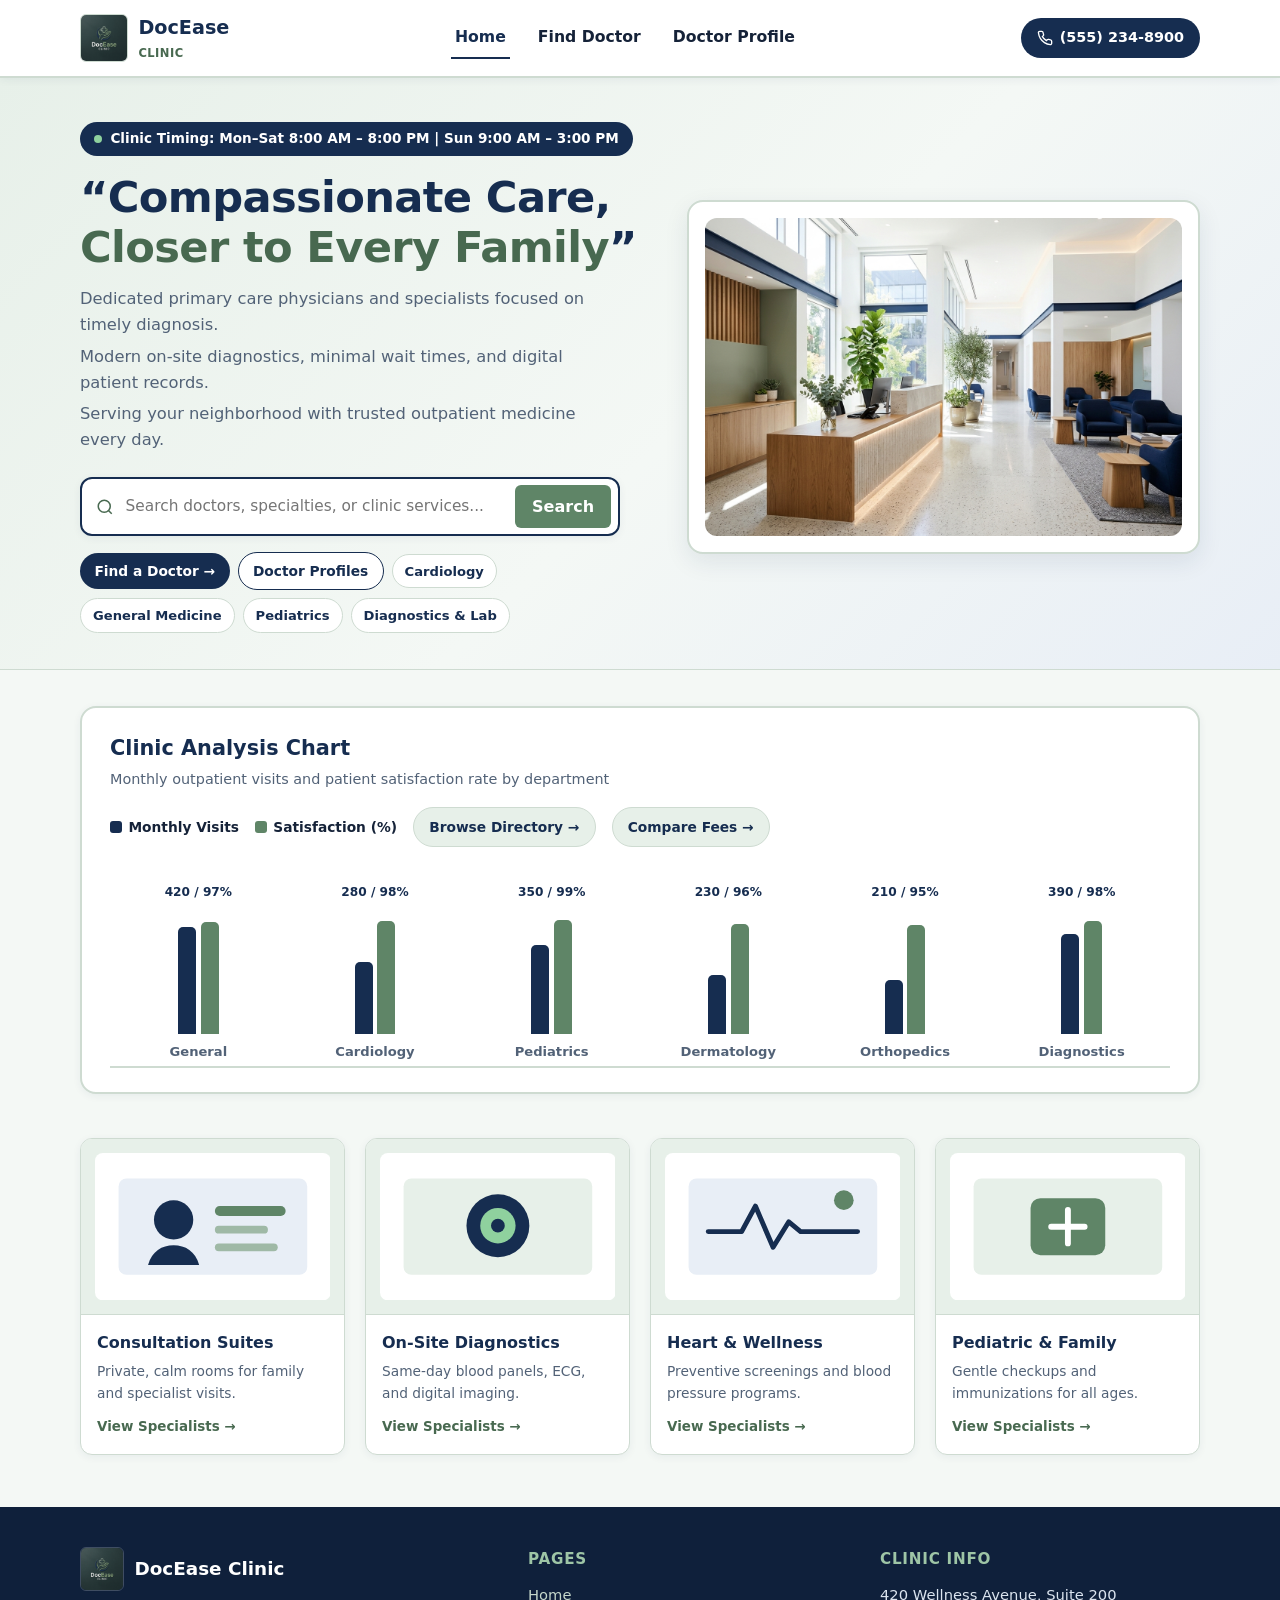
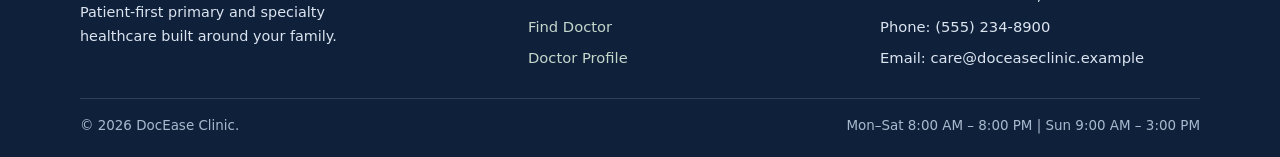
==== commit e23ebc1b: "completed web" ====
--- a/index.html
+++ b/index.html
@@ -1,351 +1,245 @@
 <!DOCTYPE html>
 <html lang="en">
 <head>
-  <meta charset="UTF-8" />
-  <meta name="viewport" content="width=device-width, initial-scale=1.0" />
-  <title>Login / Sign Up — HealthCare+ Patient Portal</title>
-  <link rel="icon" type="image/svg+xml" href="data:image/svg+xml,%3Csvg xmlns='http://www.w3.org/2000/svg' viewBox='0 0 32 32'%3E%3Crect width='32' height='32' rx='8' fill='%230f3d4c'/%3E%3Cpath d='M16 7v18M7 16h18' stroke='%23ffffff' stroke-width='3.2' stroke-linecap='round'/%3E%3C/svg%3E" />
-  <link rel="preconnect" href="https://fonts.googleapis.com" />
-  <link rel="preconnect" href="https://fonts.gstatic.com" crossorigin />
-  <link href="https://fonts.googleapis.com/css2?family=Inter:wght@400;500;600;700&display=swap" rel="stylesheet" media="print" onload="this.media='all'" />
-  <link rel="stylesheet" href="css/tokens.css" />
-  <link rel="stylesheet" href="css/components.css" />
-  <link rel="stylesheet" href="css/pages.css" />
+  <meta charset="UTF-8">
+  <meta name="viewport" content="width=device-width, initial-scale=1.0">
+  <title>DocEase Clinic | Home</title>
+  <meta name="description" content="DocEase Clinic — compassionate care, clinic timings, live search, clinic analysis, and modern outpatient facilities.">
+  <link rel="icon" type="image/jpeg" href="images/logo.jpg">
+  <link rel="stylesheet" href="css/styles.css">
 </head>
 <body>
-  <a class="skip-link" href="#auth-main">Skip to sign in form</a>
-
-  <main id="auth-main" class="auth-main">
-    <div class="auth-centered-wrap">
-      <section class="auth-card" aria-label="HealthCare+ patient authentication">
-        <!-- Brand Header matching Wireframe -->
-        <div class="auth-card-brand">
-          <div class="auth-logo-lockup">
-            <div class="auth-logo-mark" aria-hidden="true">
-              <svg width="24" height="24" viewBox="0 0 24 24" fill="none" stroke="currentColor" stroke-width="2.6" stroke-linecap="round" stroke-linejoin="round">
-                <path d="M12 3v18M3 12h18" />
-              </svg>
-            </div>
+  <a class="skip-link" href="#main-content">Skip to main content</a>
+
+  <!-- Header: Logo/Name (Left) | Home, FindDoctor, Doctor Profile (Center) | Phone No. (Right) -->
+  <header class="site-header">
+    <div class="container nav-wrapper">
+      <a class="brand" href="index.html">
+        <img class="brand__logo" src="images/logo.jpg" alt="DocEase Clinic logo">
+        <span>
+          DocEase
+          <span class="brand__sub">Clinic</span>
+        </span>
+      </a>
+
+      <button class="nav-toggle" id="navToggle" type="button" aria-expanded="false" aria-controls="navMenu" aria-label="Toggle navigation menu">
+        Menu
+      </button>
+
+      <nav class="nav-center" aria-label="Primary navigation">
+        <ul class="nav-menu" id="navMenu">
+          <li><a class="nav-link is-active" href="index.html" aria-current="page">Home</a></li>
+          <li><a class="nav-link" href="finddoctor.html">Find Doctor</a></li>
+          <li><a class="nav-link" href="doctorprofile.html">Doctor Profile</a></li>
+        </ul>
+      </nav>
+
+      <a class="nav-phone" href="tel:+15552348900" aria-label="Call clinic phone number">
+        <svg width="16" height="16" viewBox="0 0 24 24" fill="none" stroke="currentColor" stroke-width="2" aria-hidden="true">
+          <path d="M22 16.92v3a2 2 0 0 1-2.18 2 19.79 19.79 0 0 1-8.63-3.07 19.5 19.5 0 0 1-6-6 19.79 19.79 0 0 1-3.07-8.67A2 2 0 0 1 4.11 2h3a2 2 0 0 1 2 1.72 12.84 12.84 0 0 0 .7 2.81 2 2 0 0 1-.45 2.11L8.09 9.91a16 16 0 0 0 6 6l1.27-1.27a2 2 0 0 1 2.11-.45 12.84 12.84 0 0 0 2.81.7A2 2 0 0 1 22 16.92z"/>
+        </svg>
+        (555) 234-8900
+      </a>
+    </div>
+  </header>
+
+  <main id="main-content">
+    <!-- Hero: Left (Clinic timing, Quote/Line, Search bar) | Right (IMG) -->
+    <section class="hero">
+      <div class="container hero__grid">
+        <div>
+          <div class="clinic-timing-pill">
+            <span class="clinic-timing-pill__dot" aria-hidden="true"></span>
+            <span>Clinic Timing: Mon–Sat 8:00 AM – 8:00 PM | Sun 9:00 AM – 3:00 PM</span>
+          </div>
+
+          <h1 class="hero__quote">
+            &ldquo;Compassionate Care, <span>Closer to Every Family</span>&rdquo;
+          </h1>
+
+          <div class="hero__lines">
+            <p style="margin:0;">Dedicated primary care physicians and specialists focused on timely diagnosis.</p>
+            <p style="margin:0;">Modern on-site diagnostics, minimal wait times, and digital patient records.</p>
+            <p style="margin:0;">Serving your neighborhood with trusted outpatient medicine every day.</p>
+          </div>
+
+          <div class="search-wrapper">
+            <form class="hero-search" id="homeSearchForm" role="search">
+              <svg class="hero-search__icon" width="18" height="18" viewBox="0 0 24 24" fill="none" stroke="currentColor" stroke-width="2" aria-hidden="true">
+                <circle cx="11" cy="11" r="8"></circle>
+                <line x1="21" y1="21" x2="16.65" y2="16.65"></line>
+              </svg>
+              <label class="sr-only" for="homeSearchInput">Search doctors or departments</label>
+              <input
+                class="hero-search__input"
+                type="search"
+                id="homeSearchInput"
+                placeholder="Search doctors, specialties, or clinic services..."
+                autocomplete="off"
+              >
+              <button type="submit" class="hero-search__btn">Search</button>
+            </form>
+            <div class="search-results" id="homeSearchResults" hidden aria-live="polite"></div>
+          </div>
+
+          <div class="hero-quick-actions" aria-label="Quick directory shortcuts">
+            <a class="hero-quick-btn" href="finddoctor.html">Find a Doctor &rarr;</a>
+            <a class="hero-quick-btn hero-quick-btn--outline" href="doctorprofile.html">Doctor Profiles</a>
+            <a class="hero-quick-chip" href="finddoctor.html?specialty=Cardiology">Cardiology</a>
+            <a class="hero-quick-chip" href="finddoctor.html?specialty=General%20Medicine">General Medicine</a>
+            <a class="hero-quick-chip" href="finddoctor.html?specialty=Pediatrics">Pediatrics</a>
+            <a class="hero-quick-chip" href="finddoctor.html?specialty=Diagnostics%20%26%20Lab">Diagnostics &amp; Lab</a>
+          </div>
+        </div>
+
+        <div class="hero-image-card">
+          <img
+            src="images/clinic-hero.jpg"
+            alt="Bright reception and lounge area inside DocEase Clinic"
+          >
+        </div>
+      </div>
+    </section>
+
+    <!-- Clinic Analysis Chart Band -->
+    <section class="section">
+      <div class="container">
+        <div class="chart-panel">
+          <div class="chart-panel__header">
             <div>
-              <h1 class="auth-brand-title">HealthCare+</h1>
-              <p class="auth-brand-tagline">Better Care. Healthier You.</p>
-            </div>
-          </div>
-        </div>
-
-        <!-- Subtle Calm Curve Divider -->
-        <svg class="auth-wave-divider" viewBox="0 0 470 22" preserveAspectRatio="none" aria-hidden="true">
-          <path d="M0 10 Q 130 22, 240 12 T 470 10" fill="none" stroke="#d8e1e6" stroke-width="1.5" />
-        </svg>
-
-        <div class="auth-card-body">
-          <!-- Existing Session Notice (shown only if already signed in) -->
-          <div id="existing-session-banner" class="alert alert-info" hidden>
-            <div>
-              <strong>Already signed in:</strong> Active session for <span id="existing-session-name"></span>.
-              <div style="margin-top: 8px; display: flex; gap: 10px; flex-wrap: wrap;">
-                <a href="dashboard.html" class="btn btn-primary btn-sm">Go to Dashboard</a>
-                <button type="button" id="existing-session-logout" class="btn btn-secondary btn-sm">Logout</button>
-              </div>
-            </div>
-          </div>
-
-          <!-- Login / Sign Up Tabs -->
-          <div class="auth-tabs" role="tablist" aria-label="Authentication mode">
-            <button
-              type="button"
-              id="tab-login"
-              class="auth-tab is-active"
-              role="tab"
-              aria-selected="true"
-              aria-controls="panel-login"
-            >
-              Login
-            </button>
-            <button
-              type="button"
-              id="tab-signup"
-              class="auth-tab"
-              role="tab"
-              aria-selected="false"
-              aria-controls="panel-signup"
-            >
-              Sign Up
-            </button>
-          </div>
-
-          <!-- Global Form Feedback Alert -->
-          <div id="auth-feedback" class="alert" role="status" aria-live="polite" hidden></div>
-
-          <!-- Panel 1: Login -->
-          <div id="panel-login" class="auth-panel" role="tabpanel" aria-labelledby="tab-login">
-            <h2 class="auth-form-title">Welcome Back!</h2>
-            <p class="auth-form-subtitle">Sign in to access your account</p>
-
-            <form id="login-form" novalidate>
-              <div class="form-group">
-                <label class="sr-only" for="login-email">Email Address</label>
-                <div class="input-wrap">
-                  <span class="input-icon" aria-hidden="true">
-                    <svg width="17" height="17" viewBox="0 0 24 24" fill="none" stroke="currentColor" stroke-width="2" stroke-linecap="round" stroke-linejoin="round">
-                      <rect x="2" y="4" width="20" height="16" rx="2" />
-                      <path d="M22 6l-10 7L2 6" />
-                    </svg>
-                  </span>
-                  <input
-                    id="login-email"
-                    name="email"
-                    type="email"
-                    class="form-control has-leading-icon"
-                    autocomplete="email"
-                    placeholder="Email Address"
-                    aria-describedby="login-email-error"
-                    required
-                  />
-                </div>
-                <div id="login-email-error" class="field-error" role="alert"></div>
-              </div>
-
-              <div class="form-group">
-                <label class="sr-only" for="login-password">Password</label>
-                <div class="input-wrap">
-                  <span class="input-icon" aria-hidden="true">
-                    <svg width="17" height="17" viewBox="0 0 24 24" fill="none" stroke="currentColor" stroke-width="2" stroke-linecap="round" stroke-linejoin="round">
-                      <rect x="3" y="11" width="18" height="11" rx="2" ry="2" />
-                      <path d="M7 11V7a5 5 0 0 1 10 0v4" />
-                    </svg>
-                  </span>
-                  <input
-                    id="login-password"
-                    name="password"
-                    type="password"
-                    class="form-control has-leading-icon has-toggle"
-                    autocomplete="current-password"
-                    placeholder="Password"
-                    aria-describedby="login-password-error"
-                    required
-                  />
-                  <button
-                    type="button"
-                    class="password-toggle"
-                    data-toggle-password="login-password"
-                    aria-label="Show password"
-                    aria-pressed="false"
-                  ></button>
-                </div>
-                <div id="login-password-error" class="field-error" role="alert"></div>
-              </div>
-
-              <div class="form-row-between">
-                <label class="checkbox-row" for="login-remember">
-                  <input id="login-remember" name="remember" type="checkbox" />
-                  <span>Remember me</span>
-                </label>
-                <button type="button" id="forgot-password-btn" class="btn-link">
-                  Forgot Password?
-                </button>
-              </div>
-
-              <button type="submit" id="login-submit-btn" class="btn btn-primary btn-block">
-                Login
-              </button>
-            </form>
-
-            <div class="auth-or-divider" aria-hidden="true">OR</div>
-
-            <p class="auth-switch-prompt">
-              Don't have an account?
-              <button type="button" id="switch-to-signup" class="btn-link">Sign Up</button>
-            </p>
-
-            <!-- Compact Instant Demo Access -->
-            <div class="demo-strip" aria-label="Demo account access">
-              <div style="margin-bottom: 6px;">
-                Demo: <code>sarah.johnson@email.com</code> / <code>CarePortal2026!</code>
-              </div>
-              <button type="button" id="demo-login-btn" class="btn btn-secondary btn-sm btn-block">
-                Quick Demo Login (Sarah Johnson)
-              </button>
-            </div>
-          </div>
-
-          <!-- Panel 2: Sign Up -->
-          <div id="panel-signup" class="auth-panel" role="tabpanel" aria-labelledby="tab-signup" hidden>
-            <h2 class="auth-form-title">Create Account</h2>
-            <p class="auth-form-subtitle">Set up your simulated patient account</p>
-
-            <form id="signup-form" novalidate>
-              <div class="form-group">
-                <label class="form-label" for="signup-name">
-                  Full Name <span class="required-mark" aria-hidden="true">*</span>
-                </label>
-                <input
-                  id="signup-name"
-                  name="fullName"
-                  type="text"
-                  class="form-control"
-                  autocomplete="name"
-                  placeholder="e.g., Jordan Taylor"
-                  aria-describedby="signup-name-error"
-                  required
-                />
-                <div id="signup-name-error" class="field-error" role="alert"></div>
-              </div>
-
-              <div class="form-grid-2">
-                <div class="form-group">
-                  <label class="form-label" for="signup-email">
-                    Email Address <span class="required-mark" aria-hidden="true">*</span>
-                  </label>
-                  <input
-                    id="signup-email"
-                    name="email"
-                    type="email"
-                    class="form-control"
-                    autocomplete="email"
-                    placeholder="name@email.com"
-                    aria-describedby="signup-email-error"
-                    required
-                  />
-                  <div id="signup-email-error" class="field-error" role="alert"></div>
-                </div>
-
-                <div class="form-group">
-                  <label class="form-label" for="signup-phone">
-                    Phone Number <span class="required-mark" aria-hidden="true">*</span>
-                  </label>
-                  <input
-                    id="signup-phone"
-                    name="phone"
-                    type="tel"
-                    class="form-control"
-                    autocomplete="tel"
-                    placeholder="+1 (555) 123-4567"
-                    aria-describedby="signup-phone-error"
-                    required
-                  />
-                  <div id="signup-phone-error" class="field-error" role="alert"></div>
-                </div>
-              </div>
-
-              <div class="form-group">
-                <label class="form-label" for="signup-password">
-                  Password <span class="required-mark" aria-hidden="true">*</span>
-                </label>
-                <div class="input-wrap">
-                  <input
-                    id="signup-password"
-                    name="password"
-                    type="password"
-                    class="form-control has-toggle"
-                    autocomplete="new-password"
-                    placeholder="Create a strong password"
-                    aria-describedby="password-requirements signup-password-error"
-                    required
-                  />
-                  <button
-                    type="button"
-                    class="password-toggle"
-                    data-toggle-password="signup-password"
-                    aria-label="Show password"
-                    aria-pressed="false"
-                  ></button>
-                </div>
-
-                <ul id="password-requirements" class="password-rules" aria-label="Password requirements">
-                  <li class="password-rule" data-rule="length">
-                    <span class="rule-icon" aria-hidden="true"></span> 8+ characters
-                  </li>
-                  <li class="password-rule" data-rule="upper">
-                    <span class="rule-icon" aria-hidden="true"></span> 1 uppercase
-                  </li>
-                  <li class="password-rule" data-rule="lower">
-                    <span class="rule-icon" aria-hidden="true"></span> 1 lowercase
-                  </li>
-                  <li class="password-rule" data-rule="number">
-                    <span class="rule-icon" aria-hidden="true"></span> 1 number
-                  </li>
-                </ul>
-                <div id="signup-password-error" class="field-error" role="alert"></div>
-              </div>
-
-              <div class="form-group">
-                <label class="form-label" for="signup-confirm">
-                  Confirm Password <span class="required-mark" aria-hidden="true">*</span>
-                </label>
-                <div class="input-wrap">
-                  <input
-                    id="signup-confirm"
-                    name="confirmPassword"
-                    type="password"
-                    class="form-control has-toggle"
-                    autocomplete="new-password"
-                    placeholder="Re-enter your password"
-                    aria-describedby="signup-confirm-error"
-                    required
-                  />
-                  <button
-                    type="button"
-                    class="password-toggle"
-                    data-toggle-password="signup-confirm"
-                    aria-label="Show password"
-                    aria-pressed="false"
-                  ></button>
-                </div>
-                <div id="signup-confirm-error" class="field-error" role="alert"></div>
-              </div>
-
-              <div class="form-group">
-                <label class="checkbox-row" for="signup-terms">
-                  <input
-                    id="signup-terms"
-                    name="terms"
-                    type="checkbox"
-                    aria-describedby="signup-terms-error"
-                    required
-                  />
-                  <span>
-                    I agree to the
-                    <button type="button" id="view-terms-btn" class="btn-link">Terms &amp; Privacy Notice</button>
-                    (Prototype).
-                  </span>
-                </label>
-                <div id="signup-terms-error" class="field-error" role="alert"></div>
-              </div>
-
-              <button type="submit" id="signup-submit-btn" class="btn btn-primary btn-block">
-                Create Account
-              </button>
-            </form>
-
-            <p class="auth-switch-prompt" style="margin-top: var(--space-4); margin-bottom: 0;">
-              Already have an account?
-              <button type="button" id="switch-to-login" class="btn-link">Login</button>
-            </p>
-          </div>
-        </div>
-
-        <!-- Bottom Safety Reassurance Bar matching Wireframe -->
-        <div class="auth-safe-footer">
-          <svg width="18" height="18" viewBox="0 0 24 24" fill="none" stroke="currentColor" stroke-width="2" stroke-linecap="round" stroke-linejoin="round" aria-hidden="true">
-            <path d="M12 22s8-4 8-10V5l-8-3-8 3v7c0 6 8 10 8 10z" />
-            <path d="M9 12l2 2 4-4" />
-          </svg>
-          <span>Your information is safe with us</span>
-        </div>
-      </section>
-    </div>
+              <h2 class="chart-panel__title">Clinic Analysis Chart</h2>
+              <p class="chart-panel__subtitle">Monthly outpatient visits and patient satisfaction rate by department</p>
+            </div>
+            <div class="chart-legend" aria-label="Chart legend">
+              <span class="legend-item"><span class="legend-swatch legend-swatch--navy"></span>Monthly Visits</span>
+              <span class="legend-item"><span class="legend-swatch legend-swatch--sage"></span>Satisfaction (%)</span>
+              <a class="chart-panel__action" href="finddoctor.html">Browse Directory &rarr;</a>
+              <a class="chart-panel__action chart-panel__action--navy" href="doctorprofile.html?compare=1">Compare Fees &rarr;</a>
+            </div>
+          </div>
+
+          <div class="chart-bars" id="clinicAnalysisChart" aria-label="Department analysis bar chart"></div>
+        </div>
+      </div>
+    </section>
+
+    <!-- 4-Image Card Grid (Img 1 | Img 2 | Img 3 | Img 4) -->
+    <section class="section" style="padding-top:0.5rem;">
+      <div class="container">
+        <div class="gallery-grid">
+          <article class="gallery-card">
+            <div class="gallery-card__img">
+              <svg viewBox="0 0 240 150" width="100%" role="img" aria-label="Consultation Suites">
+                <rect width="240" height="150" rx="8" fill="#ffffff"/>
+                <rect x="24" y="26" width="192" height="98" rx="8" fill="#e8eef6"/>
+                <circle cx="80" cy="68" r="20" fill="#162d50"/>
+                <path d="M54 114c4-14 14-20 26-20s22 6 26 20" fill="#162d50"/>
+                <rect x="122" y="54" width="72" height="10" rx="5" fill="#5f8567"/>
+                <rect x="122" y="74" width="54" height="8" rx="4" fill="#9fb9a6"/>
+                <rect x="122" y="92" width="64" height="8" rx="4" fill="#9fb9a6"/>
+              </svg>
+            </div>
+            <div class="gallery-card__body">
+              <h3 class="gallery-card__title">Consultation Suites</h3>
+              <p class="gallery-card__caption">Private, calm rooms for family and specialist visits.</p>
+              <a class="gallery-card__link" href="finddoctor.html?specialty=General%20Medicine">View Specialists &rarr;</a>
+            </div>
+          </article>
+
+          <article class="gallery-card">
+            <div class="gallery-card__img">
+              <svg viewBox="0 0 240 150" width="100%" role="img" aria-label="Diagnostic Lab">
+                <rect width="240" height="150" rx="8" fill="#ffffff"/>
+                <rect x="24" y="26" width="192" height="98" rx="8" fill="#e7f0e9"/>
+                <circle cx="120" cy="74" r="32" fill="#162d50"/>
+                <circle cx="120" cy="74" r="18" fill="#8fd19e"/>
+                <circle cx="120" cy="74" r="7" fill="#162d50"/>
+              </svg>
+            </div>
+            <div class="gallery-card__body">
+              <h3 class="gallery-card__title">On-Site Diagnostics</h3>
+              <p class="gallery-card__caption">Same-day blood panels, ECG, and digital imaging.</p>
+              <a class="gallery-card__link" href="finddoctor.html?specialty=Diagnostics%20%26%20Lab">View Specialists &rarr;</a>
+            </div>
+          </article>
+
+          <article class="gallery-card">
+            <div class="gallery-card__img">
+              <svg viewBox="0 0 240 150" width="100%" role="img" aria-label="Cardiac Care">
+                <rect width="240" height="150" rx="8" fill="#ffffff"/>
+                <rect x="24" y="26" width="192" height="98" rx="8" fill="#e8eef6"/>
+                <path d="M44 80h34l14-26 18 42 16-26 12 10h58" fill="none" stroke="#162d50" stroke-width="5" stroke-linecap="round" stroke-linejoin="round"/>
+                <circle cx="182" cy="48" r="10" fill="#5f8567"/>
+              </svg>
+            </div>
+            <div class="gallery-card__body">
+              <h3 class="gallery-card__title">Heart &amp; Wellness</h3>
+              <p class="gallery-card__caption">Preventive screenings and blood pressure programs.</p>
+              <a class="gallery-card__link" href="finddoctor.html?specialty=Cardiology">View Specialists &rarr;</a>
+            </div>
+          </article>
+
+          <article class="gallery-card">
+            <div class="gallery-card__img">
+              <svg viewBox="0 0 240 150" width="100%" role="img" aria-label="Pediatric Wing">
+                <rect width="240" height="150" rx="8" fill="#ffffff"/>
+                <rect x="24" y="26" width="192" height="98" rx="8" fill="#e7f0e9"/>
+                <rect x="82" y="46" width="76" height="58" rx="10" fill="#5f8567"/>
+                <path d="M120 58v34M103 75h34" stroke="#ffffff" stroke-width="6" stroke-linecap="round"/>
+              </svg>
+            </div>
+            <div class="gallery-card__body">
+              <h3 class="gallery-card__title">Pediatric &amp; Family</h3>
+              <p class="gallery-card__caption">Gentle checkups and immunizations for all ages.</p>
+              <a class="gallery-card__link" href="finddoctor.html?specialty=Pediatrics">View Specialists &rarr;</a>
+            </div>
+          </article>
+        </div>
+      </div>
+    </section>
   </main>
 
+  <!-- Footer: Logo/Name (Left) | 3 Link Lines (Center) | 3 Contact Lines (Right) -->
   <footer class="site-footer">
-    <div class="container footer-inner">
-      <span>HealthCare+ — Patient Account Module Prototype</span>
-      <span>Simulated browser storage • Fictional data only</span>
+    <div class="container">
+      <div class="footer-grid">
+        <div>
+          <div class="footer-brand">
+            <img class="footer-brand__logo" src="images/logo.jpg" alt="DocEase Clinic logo">
+            <span>DocEase Clinic</span>
+          </div>
+          <p style="margin:0;font-size:0.9rem;max-width:300px;">
+            Patient-first primary and specialty healthcare built around your family.
+          </p>
+        </div>
+
+        <div>
+          <h3 class="footer-heading">Pages</h3>
+          <ul class="footer-lines">
+            <li><a href="index.html">Home</a></li>
+            <li><a href="finddoctor.html">Find Doctor</a></li>
+            <li><a href="doctorprofile.html">Doctor Profile</a></li>
+          </ul>
+        </div>
+
+        <div>
+          <h3 class="footer-heading">Clinic Info</h3>
+          <ul class="footer-lines">
+            <li>420 Wellness Avenue, Suite 200</li>
+            <li>Phone: (555) 234-8900</li>
+            <li>Email: care@doceaseclinic.example</li>
+          </ul>
+        </div>
+      </div>
+
+      <div class="footer-bottom">
+        <span>&copy; <span id="currentYear">2026</span> DocEase Clinic.</span>
+        <span>Mon–Sat 8:00 AM – 8:00 PM | Sun 9:00 AM – 3:00 PM</span>
+      </div>
     </div>
   </footer>
 
-  <script src="js/store.js" defer></script>
-  <script src="js/ui.js" defer></script>
-  <script src="js/auth.js" defer></script>
+  <script src="js/data.js"></script>
+  <script src="js/main.js"></script>
 </body>
 </html>
--- a/css/styles.css
+++ b/css/styles.css
@@ -0,0 +1,2088 @@
+/* ==========================================================================
+   DocEase Clinic - Sage Green & Navy Blue Theme
+   Styled for Home & Find Doctor Prototypes
+   ========================================================================== */
+
+:root {
+  /* Navy Blue & Sage Green Palette */
+  --color-navy: #162d50;
+  --color-navy-dark: #0f203b;
+  --color-navy-soft: #e8eef6;
+
+  --color-sage: #5f8567;
+  --color-sage-dark: #486950;
+  --color-sage-light: #e7f0e9;
+  --color-sage-tint: #f4f8f5;
+
+  --color-bg: var(--color-sage-tint);
+  --color-surface: #ffffff;
+  --color-text: #152238;
+  --color-text-muted: #526277;
+  --color-border: #cedbd1;
+
+  --font-sans: "Segoe UI", system-ui, -apple-system, BlinkMacSystemFont, Roboto,
+    "Helvetica Neue", Arial, sans-serif;
+
+  --container-max: 1160px;
+  --radius-sm: 6px;
+  --radius-md: 12px;
+  --radius-lg: 16px;
+  --radius-pill: 999px;
+
+  --shadow-sm: 0 2px 8px rgba(22, 45, 80, 0.06);
+  --shadow-md: 0 8px 24px rgba(22, 45, 80, 0.09);
+}
+
+*,
+*::before,
+*::after {
+  box-sizing: border-box;
+}
+
+html {
+  scroll-behavior: smooth;
+}
+
+body {
+  margin: 0;
+  font-family: var(--font-sans);
+  color: var(--color-text);
+  background-color: var(--color-bg);
+  line-height: 1.6;
+  -webkit-font-smoothing: antialiased;
+}
+
+img,
+svg {
+  display: block;
+  max-width: 100%;
+}
+
+a {
+  color: var(--color-navy);
+  text-decoration: none;
+}
+
+a:hover {
+  color: var(--color-sage-dark);
+}
+
+button,
+input,
+select,
+textarea {
+  font: inherit;
+  color: inherit;
+}
+
+:focus-visible {
+  outline: 3px solid var(--color-sage);
+  outline-offset: 2px;
+}
+
+.sr-only {
+  position: absolute;
+  width: 1px;
+  height: 1px;
+  padding: 0;
+  margin: -1px;
+  overflow: hidden;
+  clip: rect(0, 0, 0, 0);
+  border: 0;
+}
+
+.skip-link {
+  position: absolute;
+  left: 1rem;
+  top: -3rem;
+  background: var(--color-navy);
+  color: #ffffff;
+  padding: 0.6rem 1rem;
+  border-radius: var(--radius-sm);
+  z-index: 1000;
+  font-weight: 600;
+}
+
+.skip-link:focus {
+  top: 0.75rem;
+  color: #ffffff;
+}
+
+.container {
+  width: 100%;
+  max-width: var(--container-max);
+  margin: 0 auto;
+  padding: 0 1.25rem;
+}
+
+/* ==========================================================================
+   Header / Navbar (Logo Left | Links Center | Phone No. Right)
+   ========================================================================== */
+.site-header {
+  position: sticky;
+  top: 0;
+  z-index: 900;
+  background: var(--color-surface);
+  border-bottom: 2px solid var(--color-border);
+  box-shadow: var(--shadow-sm);
+}
+
+.nav-wrapper {
+  display: grid;
+  grid-template-columns: auto 1fr auto;
+  align-items: center;
+  min-height: 76px;
+  gap: 1.25rem;
+}
+
+.brand {
+  display: inline-flex;
+  align-items: center;
+  gap: 0.65rem;
+  font-weight: 700;
+  font-size: 1.2rem;
+  color: var(--color-navy);
+}
+
+.brand__logo {
+  width: 48px;
+  height: 48px;
+  border-radius: var(--radius-sm);
+  object-fit: cover;
+  border: 1px solid var(--color-border);
+  flex-shrink: 0;
+}
+
+.footer-brand__logo {
+  width: 44px;
+  height: 44px;
+  border-radius: var(--radius-sm);
+  object-fit: cover;
+  border: 1px solid rgba(255, 255, 255, 0.2);
+  flex-shrink: 0;
+}
+
+.brand__sub {
+  display: block;
+  font-size: 0.72rem;
+  font-weight: 600;
+  color: var(--color-sage-dark);
+  letter-spacing: 0.04em;
+  text-transform: uppercase;
+}
+
+.nav-center {
+  display: flex;
+  justify-content: center;
+}
+
+.nav-menu {
+  display: flex;
+  align-items: center;
+  gap: 1.5rem;
+  list-style: none;
+  margin: 0;
+  padding: 0;
+}
+
+.nav-link {
+  display: inline-block;
+  padding: 0.45rem 0.25rem;
+  font-weight: 600;
+  font-size: 0.98rem;
+  color: var(--color-text);
+  border-bottom: 2px solid transparent;
+  transition: color 0.18s ease, border-color 0.18s ease;
+}
+
+.nav-link:hover {
+  color: var(--color-navy);
+  border-bottom-color: var(--color-sage);
+}
+
+.nav-link.is-active {
+  color: var(--color-navy);
+  border-bottom-color: var(--color-navy);
+}
+
+.nav-phone {
+  display: inline-flex;
+  align-items: center;
+  gap: 0.45rem;
+  padding: 0.52rem 1rem;
+  border-radius: var(--radius-pill);
+  background: var(--color-navy);
+  color: #ffffff;
+  font-weight: 600;
+  font-size: 0.9rem;
+  white-space: nowrap;
+  transition: background-color 0.18s ease;
+}
+
+.nav-phone:hover {
+  background: var(--color-sage-dark);
+  color: #ffffff;
+}
+
+.nav-toggle {
+  display: none;
+  background: var(--color-sage-light);
+  border: 1px solid var(--color-border);
+  border-radius: var(--radius-sm);
+  padding: 0.45rem 0.7rem;
+  cursor: pointer;
+  color: var(--color-navy);
+  font-weight: 600;
+}
+
+/* ==========================================================================
+   Hero Section (Left: Clinic Timing, Quote/Line, Search Bar | Right: IMG)
+   ========================================================================== */
+.hero {
+  padding: 2.75rem 0 2.25rem;
+  background: linear-gradient(135deg, var(--color-sage-light) 0%, var(--color-bg) 55%, var(--color-navy-soft) 100%);
+  border-bottom: 1px solid var(--color-border);
+}
+
+.hero__grid {
+  display: grid;
+  grid-template-columns: 1.05fr 0.95fr;
+  align-items: center;
+  gap: 2.5rem;
+}
+
+.clinic-timing-pill {
+  display: inline-flex;
+  align-items: center;
+  gap: 0.5rem;
+  padding: 0.38rem 0.9rem;
+  border-radius: var(--radius-pill);
+  background: var(--color-navy);
+  color: #ffffff;
+  font-size: 0.85rem;
+  font-weight: 600;
+  margin-bottom: 1rem;
+}
+
+.clinic-timing-pill__dot {
+  width: 8px;
+  height: 8px;
+  border-radius: 50%;
+  background: #8fd19e;
+}
+
+.hero__quote {
+  margin: 0 0 0.85rem;
+  font-size: clamp(1.85rem, 3.6vw, 2.7rem);
+  line-height: 1.16;
+  color: var(--color-navy);
+  letter-spacing: -0.015em;
+}
+
+.hero__quote span {
+  color: var(--color-sage-dark);
+}
+
+.hero__lines {
+  margin: 0 0 1.5rem;
+  color: var(--color-text-muted);
+  font-size: 1.02rem;
+  max-width: 540px;
+  display: grid;
+  gap: 0.35rem;
+}
+
+/* Search Bar under Quote/Line */
+.search-wrapper {
+  position: relative;
+  max-width: 540px;
+}
+
+.hero-search {
+  display: flex;
+  align-items: center;
+  background: var(--color-surface);
+  border: 2px solid var(--color-navy);
+  border-radius: var(--radius-md);
+  padding: 0.35rem 0.45rem 0.35rem 0.85rem;
+  box-shadow: var(--shadow-sm);
+  gap: 0.5rem;
+}
+
+.hero-search__icon {
+  color: var(--color-sage-dark);
+  flex-shrink: 0;
+}
+
+.hero-search__input {
+  flex: 1;
+  min-width: 0;
+  border: 0;
+  background: transparent;
+  padding: 0.45rem 0.25rem;
+  font-size: 0.96rem;
+}
+
+.hero-search__input:focus {
+  outline: none;
+}
+
+.hero-search__btn {
+  background: var(--color-sage);
+  color: #ffffff;
+  border: 0;
+  border-radius: var(--radius-sm);
+  padding: 0.55rem 1.05rem;
+  font-weight: 600;
+  cursor: pointer;
+  transition: background-color 0.18s ease;
+}
+
+.hero-search__btn:hover {
+  background: var(--color-sage-dark);
+}
+
+.search-results {
+  position: absolute;
+  top: calc(100% + 0.45rem);
+  left: 0;
+  right: 0;
+  background: var(--color-surface);
+  border: 1px solid var(--color-border);
+  border-radius: var(--radius-md);
+  box-shadow: var(--shadow-md);
+  z-index: 200;
+  max-height: 260px;
+  overflow-y: auto;
+}
+
+.search-results[hidden] {
+  display: none;
+}
+
+.search-result-item {
+  display: flex;
+  justify-content: space-between;
+  align-items: center;
+  gap: 0.75rem;
+  padding: 0.7rem 0.95rem;
+  border-bottom: 1px solid var(--color-border);
+  font-size: 0.92rem;
+}
+
+.search-result-item:last-child {
+  border-bottom: 0;
+}
+
+.search-result-item:hover {
+  background: var(--color-sage-light);
+}
+
+.search-result-item__doctor {
+  display: inline-flex;
+  align-items: center;
+  gap: 0.6rem;
+}
+
+.search-result-thumb,
+.search-result-initials {
+  width: 32px;
+  height: 32px;
+  border-radius: 50%;
+  flex-shrink: 0;
+}
+
+.search-result-thumb {
+  object-fit: cover;
+  object-position: center top;
+  border: 1.5px solid var(--color-border);
+}
+
+.search-result-initials {
+  display: inline-flex;
+  align-items: center;
+  justify-content: center;
+  background: var(--color-navy);
+  color: #ffffff;
+  font-size: 0.72rem;
+  font-weight: 700;
+}
+
+.search-result-footer {
+  display: flex;
+  justify-content: space-between;
+  align-items: center;
+  padding: 0.65rem 0.95rem;
+  background: var(--color-navy-soft);
+  color: var(--color-navy);
+  font-size: 0.88rem;
+  font-weight: 700;
+}
+
+.search-result-footer:hover {
+  background: var(--color-sage-light);
+  color: var(--color-navy-dark);
+}
+
+/* Home Hero Quick Links & Card Action Links */
+.hero-quick-actions {
+  margin-top: 1rem;
+  display: flex;
+  flex-wrap: wrap;
+  align-items: center;
+  gap: 0.5rem;
+  max-width: 540px;
+}
+
+.hero-quick-btn {
+  display: inline-flex;
+  align-items: center;
+  gap: 0.4rem;
+  padding: 0.45rem 0.9rem;
+  border-radius: var(--radius-pill);
+  background: var(--color-navy);
+  color: #ffffff;
+  font-size: 0.86rem;
+  font-weight: 600;
+  transition: background-color 0.18s ease, transform 0.15s ease;
+}
+
+.hero-quick-btn:hover {
+  background: var(--color-sage-dark);
+  color: #ffffff;
+  transform: translateY(-1px);
+}
+
+.hero-quick-btn--outline {
+  background: var(--color-surface);
+  color: var(--color-navy);
+  border: 1.5px solid var(--color-navy);
+}
+
+.hero-quick-btn--outline:hover {
+  background: var(--color-navy);
+  color: #ffffff;
+}
+
+.chart-panel__action--navy {
+  background: var(--color-navy-soft);
+  border-color: var(--color-navy);
+}
+
+.hero-quick-chip {
+  display: inline-flex;
+  align-items: center;
+  padding: 0.36rem 0.75rem;
+  border-radius: var(--radius-pill);
+  background: var(--color-surface);
+  border: 1px solid var(--color-border);
+  color: var(--color-navy);
+  font-size: 0.82rem;
+  font-weight: 600;
+  transition: background-color 0.18s ease, border-color 0.18s ease;
+}
+
+.hero-quick-chip:hover {
+  background: var(--color-sage-light);
+  border-color: var(--color-sage);
+  color: var(--color-navy-dark);
+}
+
+.chart-panel__action {
+  display: inline-flex;
+  align-items: center;
+  gap: 0.35rem;
+  padding: 0.48rem 0.95rem;
+  border-radius: var(--radius-pill);
+  background: var(--color-sage-light);
+  border: 1px solid var(--color-border);
+  color: var(--color-navy);
+  font-size: 0.86rem;
+  font-weight: 600;
+  white-space: nowrap;
+  transition: background-color 0.18s ease, border-color 0.18s ease;
+}
+
+.chart-panel__action:hover {
+  background: var(--color-navy);
+  border-color: var(--color-navy);
+  color: #ffffff;
+}
+
+/* Right Hero IMG Box */
+.hero-image-card {
+  background: var(--color-surface);
+  border: 2px solid var(--color-border);
+  border-radius: var(--radius-lg);
+  padding: 1rem;
+  box-shadow: var(--shadow-md);
+}
+
+.hero-image-card img,
+.hero-image-card svg {
+  width: 100%;
+  aspect-ratio: 3 / 2;
+  object-fit: cover;
+  border-radius: var(--radius-md);
+}
+
+/* ==========================================================================
+   Clinic Analysis Chart Band (Full Width Centered Box)
+   ========================================================================== */
+.section {
+  padding: 2.25rem 0;
+}
+
+.chart-panel {
+  background: var(--color-surface);
+  border: 2px solid var(--color-border);
+  border-radius: var(--radius-lg);
+  padding: 1.5rem 1.75rem;
+  box-shadow: var(--shadow-sm);
+}
+
+.chart-panel__header {
+  display: flex;
+  flex-wrap: wrap;
+  justify-content: space-between;
+  align-items: center;
+  gap: 1rem;
+  margin-bottom: 1.25rem;
+}
+
+.chart-panel__title {
+  margin: 0;
+  font-size: 1.3rem;
+  color: var(--color-navy);
+}
+
+.chart-panel__subtitle {
+  margin: 0.2rem 0 0;
+  font-size: 0.9rem;
+  color: var(--color-text-muted);
+}
+
+.chart-legend {
+  display: flex;
+  flex-wrap: wrap;
+  gap: 1rem;
+  font-size: 0.86rem;
+  font-weight: 600;
+}
+
+.legend-item {
+  display: inline-flex;
+  align-items: center;
+  gap: 0.4rem;
+}
+
+.legend-swatch {
+  width: 12px;
+  height: 12px;
+  border-radius: 3px;
+}
+
+.legend-swatch--navy {
+  background: var(--color-navy);
+}
+
+.legend-swatch--sage {
+  background: var(--color-sage);
+}
+
+.chart-bars {
+  display: grid;
+  grid-template-columns: repeat(6, 1fr);
+  gap: 1rem;
+  align-items: end;
+  min-height: 170px;
+  padding: 1rem 0.5rem 0.25rem;
+  border-bottom: 2px solid var(--color-border);
+}
+
+.chart-col {
+  display: flex;
+  flex-direction: column;
+  align-items: center;
+  gap: 0.45rem;
+  height: 100%;
+  justify-content: flex-end;
+}
+
+.chart-col__pair {
+  display: flex;
+  align-items: flex-end;
+  gap: 0.3rem;
+  height: 125px;
+}
+
+.chart-bar {
+  width: 18px;
+  border-radius: 5px 5px 0 0;
+  transition: opacity 0.18s ease, transform 0.18s ease;
+}
+
+.chart-bar:hover {
+  opacity: 0.88;
+  transform: translateY(-2px);
+}
+
+.chart-bar--navy {
+  background: var(--color-navy);
+}
+
+.chart-bar--sage {
+  background: var(--color-sage);
+}
+
+.chart-col__label {
+  font-size: 0.82rem;
+  font-weight: 600;
+  color: var(--color-text-muted);
+  text-align: center;
+}
+
+.chart-col__val {
+  font-size: 0.76rem;
+  font-weight: 700;
+  color: var(--color-navy);
+}
+
+/* ==========================================================================
+   4-Image Row (Img 1 | Img 2 | Img 3 | Img 4)
+   ========================================================================== */
+.gallery-grid {
+  display: grid;
+  grid-template-columns: repeat(4, 1fr);
+  gap: 1.25rem;
+}
+
+.gallery-card {
+  background: var(--color-surface);
+  border: 1px solid var(--color-border);
+  border-radius: var(--radius-md);
+  overflow: hidden;
+  box-shadow: var(--shadow-sm);
+  display: flex;
+  flex-direction: column;
+  transition: transform 0.2s ease, box-shadow 0.2s ease;
+}
+
+.gallery-card:hover {
+  transform: translateY(-3px);
+  box-shadow: var(--shadow-md);
+}
+
+.gallery-card__img {
+  background: var(--color-sage-light);
+  border-bottom: 1px solid var(--color-border);
+  padding: 0.85rem;
+}
+
+.gallery-card__body {
+  padding: 0.95rem 1rem 1.05rem;
+  display: flex;
+  flex-direction: column;
+  flex: 1;
+}
+
+.gallery-card__title {
+  margin: 0 0 0.25rem;
+  font-size: 1rem;
+  color: var(--color-navy);
+}
+
+.gallery-card__caption {
+  margin: 0 0 0.75rem;
+  font-size: 0.86rem;
+  color: var(--color-text-muted);
+  flex: 1;
+}
+
+.gallery-card__link {
+  display: inline-flex;
+  align-items: center;
+  gap: 0.3rem;
+  font-size: 0.84rem;
+  font-weight: 700;
+  color: var(--color-sage-dark);
+}
+
+.gallery-card__link:hover {
+  color: var(--color-navy);
+  text-decoration: underline;
+}
+
+/* ==========================================================================
+   Find Doctor Page (Prototype: Directory Header + Filter/Search Box + Grid)
+   ========================================================================== */
+.directory-hero {
+  padding: 2.35rem 0 1.85rem;
+  background: linear-gradient(135deg, var(--color-sage-light) 0%, var(--color-bg) 55%, var(--color-navy-soft) 100%);
+  border-bottom: 1px solid var(--color-border);
+}
+
+.directory-hero__badge {
+  display: inline-flex;
+  align-items: center;
+  gap: 0.45rem;
+  padding: 0.36rem 0.9rem;
+  border-radius: var(--radius-pill);
+  background: var(--color-navy);
+  color: #ffffff;
+  font-size: 0.83rem;
+  font-weight: 600;
+  letter-spacing: 0.02em;
+  margin-bottom: 0.9rem;
+}
+
+.directory-hero__title {
+  margin: 0 0 0.65rem;
+  font-size: clamp(1.85rem, 3.4vw, 2.55rem);
+  line-height: 1.15;
+  color: var(--color-navy);
+  letter-spacing: -0.015em;
+}
+
+.directory-hero__title span {
+  color: var(--color-sage-dark);
+}
+
+.directory-hero__lines {
+  display: grid;
+  gap: 0.3rem;
+  max-width: 680px;
+  color: var(--color-text-muted);
+  font-size: 1rem;
+}
+
+.directory-hero__lines p {
+  margin: 0;
+}
+
+/* Filter and Search Box (matches prototype card) */
+.filter-panel {
+  background: var(--color-surface);
+  border: 2px solid var(--color-border);
+  border-radius: var(--radius-lg);
+  padding: 1.5rem 1.6rem;
+  box-shadow: var(--shadow-md);
+}
+
+.filter-search {
+  display: flex;
+  align-items: center;
+  gap: 0.65rem;
+  background: var(--color-sage-tint);
+  border: 2px solid var(--color-navy);
+  border-radius: var(--radius-pill);
+  padding: 0.45rem 0.65rem 0.45rem 1.05rem;
+  margin-bottom: 1.35rem;
+  transition: box-shadow 0.18s ease;
+}
+
+.filter-search:focus-within {
+  box-shadow: 0 0 0 3px rgba(95, 133, 103, 0.25);
+}
+
+.filter-search__icon {
+  color: var(--color-navy);
+  flex-shrink: 0;
+}
+
+.filter-search__input {
+  flex: 1;
+  min-width: 0;
+  border: 0;
+  background: transparent;
+  padding: 0.4rem 0.25rem;
+  font-size: 0.98rem;
+  color: var(--color-text);
+}
+
+.filter-search__input:focus {
+  outline: none;
+}
+
+.filter-search__clear {
+  border: 0;
+  background: var(--color-navy-soft);
+  color: var(--color-navy);
+  border-radius: var(--radius-pill);
+  padding: 0.32rem 0.75rem;
+  font-size: 0.82rem;
+  font-weight: 600;
+  cursor: pointer;
+}
+
+.filter-search__clear:hover {
+  background: var(--color-navy);
+  color: #ffffff;
+}
+
+.filter-groups {
+  display: grid;
+  gap: 1.15rem;
+}
+
+.filter-groups > div,
+.filter-split > div {
+  min-width: 0;
+}
+
+.filter-split {
+  display: grid;
+  grid-template-columns: 1fr 1fr;
+  gap: 1.25rem;
+  padding-top: 0.75rem;
+  border-top: 1px solid var(--color-border);
+}
+
+.filter-split--triple {
+  grid-template-columns: repeat(3, 1fr);
+}
+
+.filter-group__label {
+  display: block;
+  margin-bottom: 0.55rem;
+  font-size: 0.9rem;
+  font-weight: 700;
+  color: var(--color-navy);
+  letter-spacing: 0.01em;
+}
+
+.filter-chips {
+  display: flex;
+  flex-wrap: wrap;
+  gap: 0.5rem;
+}
+
+.filter-chip {
+  padding: 0.45rem 0.95rem;
+  border-radius: var(--radius-sm);
+  border: 1.5px solid var(--color-border);
+  background: var(--color-sage-tint);
+  color: var(--color-navy);
+  font-size: 0.88rem;
+  font-weight: 600;
+  cursor: pointer;
+  transition: background-color 0.16s ease, color 0.16s ease, border-color 0.16s ease, transform 0.12s ease;
+}
+
+.filter-chip:hover {
+  background: var(--color-sage-light);
+  border-color: var(--color-sage);
+}
+
+.filter-chip.is-active {
+  background: var(--color-navy);
+  border-color: var(--color-navy);
+  color: #ffffff;
+}
+
+.filter-chip--sage.is-active {
+  background: var(--color-sage-dark);
+  border-color: var(--color-sage-dark);
+  color: #ffffff;
+}
+
+/* Results Toolbar & Doctor Cards */
+.directory-toolbar {
+  display: flex;
+  flex-wrap: wrap;
+  justify-content: space-between;
+  align-items: center;
+  gap: 0.75rem;
+  margin: 1.65rem 0 1.1rem;
+}
+
+.directory-toolbar__actions {
+  display: flex;
+  flex-wrap: wrap;
+  align-items: center;
+  gap: 0.65rem;
+}
+
+.directory-count {
+  margin: 0;
+  font-size: 0.98rem;
+  font-weight: 700;
+  color: var(--color-navy);
+}
+
+.directory-count span {
+  color: var(--color-sage-dark);
+}
+
+.btn-reset {
+  padding: 0.42rem 0.95rem;
+  border-radius: var(--radius-pill);
+  border: 1.5px solid var(--color-navy);
+  background: transparent;
+  color: var(--color-navy);
+  font-size: 0.85rem;
+  font-weight: 600;
+  cursor: pointer;
+  transition: background-color 0.16s ease, color 0.16s ease;
+}
+
+.btn-reset:hover:not(:disabled) {
+  background: var(--color-navy);
+  color: #ffffff;
+}
+
+.btn-reset:disabled {
+  opacity: 0.45;
+  cursor: default;
+}
+
+.doctors-grid {
+  display: grid;
+  grid-template-columns: repeat(3, 1fr);
+  gap: 1.25rem;
+}
+
+.doctor-card {
+  min-width: 0;
+  background: var(--color-surface);
+  border: 1.5px solid var(--color-border);
+  border-top: 4px solid var(--color-navy);
+  border-radius: var(--radius-md);
+  padding: 1.25rem;
+  box-shadow: var(--shadow-sm);
+  display: flex;
+  flex-direction: column;
+  gap: 0.9rem;
+  transition: transform 0.18s ease, box-shadow 0.18s ease, border-color 0.18s ease;
+}
+
+.doctor-card:hover {
+  transform: translateY(-3px);
+  box-shadow: var(--shadow-md);
+  border-color: var(--color-sage);
+}
+
+.doctor-card__head {
+  display: flex;
+  align-items: flex-start;
+  gap: 0.85rem;
+}
+
+.doctor-card__avatar {
+  width: 56px;
+  height: 56px;
+  border-radius: var(--radius-md);
+  background: linear-gradient(135deg, var(--color-navy), var(--color-sage-dark));
+  color: #ffffff;
+  font-weight: 700;
+  font-size: 1.05rem;
+  display: inline-flex;
+  align-items: center;
+  justify-content: center;
+  flex-shrink: 0;
+  overflow: hidden;
+}
+
+.doctor-card__avatar--photo {
+  background: var(--color-sage-light);
+  border: 2px solid var(--color-border);
+}
+
+.doctor-card__avatar--photo img {
+  width: 100%;
+  height: 100%;
+  object-fit: cover;
+  object-position: center top;
+}
+
+.doctor-card__name {
+  margin: 0;
+  font-size: 1.08rem;
+  color: var(--color-navy);
+  line-height: 1.25;
+}
+
+.doctor-card__creds {
+  margin: 0.15rem 0 0;
+  font-size: 0.82rem;
+  color: var(--color-text-muted);
+}
+
+.doctor-card__badges {
+  display: flex;
+  flex-wrap: wrap;
+  align-items: center;
+  gap: 0.45rem;
+}
+
+.badge-specialty {
+  display: inline-flex;
+  align-items: center;
+  padding: 0.25rem 0.65rem;
+  border-radius: var(--radius-pill);
+  background: var(--color-navy-soft);
+  color: var(--color-navy);
+  font-size: 0.79rem;
+  font-weight: 700;
+}
+
+.badge-availability {
+  display: inline-flex;
+  align-items: center;
+  gap: 0.35rem;
+  padding: 0.25rem 0.65rem;
+  border-radius: var(--radius-pill);
+  font-size: 0.79rem;
+  font-weight: 700;
+}
+
+.badge-availability--today {
+  background: var(--color-sage-light);
+  color: var(--color-sage-dark);
+}
+
+.badge-availability--scheduled {
+  background: #eef1f5;
+  color: var(--color-text-muted);
+}
+
+.doctor-card__bio {
+  margin: 0;
+  font-size: 0.89rem;
+  color: var(--color-text-muted);
+  line-height: 1.5;
+}
+
+.doctor-card__tags {
+  display: flex;
+  flex-wrap: wrap;
+  gap: 0.38rem;
+}
+
+.doctor-card__tag {
+  font-size: 0.76rem;
+  font-weight: 600;
+  padding: 0.2rem 0.55rem;
+  border-radius: var(--radius-sm);
+  background: var(--color-sage-tint);
+  border: 1px solid var(--color-border);
+  color: var(--color-text);
+}
+
+.doctor-card__meta {
+  margin-top: auto;
+  display: grid;
+  grid-template-columns: 1fr 1fr;
+  gap: 0.55rem 0.75rem;
+  padding: 0.75rem;
+  border-radius: var(--radius-sm);
+  background: var(--color-sage-tint);
+  border: 1px solid var(--color-border);
+  font-size: 0.82rem;
+}
+
+.doctor-card__meta-item strong {
+  display: block;
+  color: var(--color-navy);
+  font-size: 0.76rem;
+  text-transform: uppercase;
+  letter-spacing: 0.03em;
+}
+
+.doctor-card__actions {
+  display: grid;
+  grid-template-columns: 1fr auto;
+  gap: 0.55rem;
+}
+
+.btn-primary {
+  display: inline-flex;
+  justify-content: center;
+  align-items: center;
+  padding: 0.58rem 0.9rem;
+  border-radius: var(--radius-sm);
+  background: var(--color-navy);
+  color: #ffffff;
+  font-size: 0.88rem;
+  font-weight: 600;
+  transition: background-color 0.16s ease;
+}
+
+.btn-primary:hover {
+  background: var(--color-sage-dark);
+  color: #ffffff;
+}
+
+.btn-secondary {
+  display: inline-flex;
+  justify-content: center;
+  align-items: center;
+  padding: 0.58rem 0.85rem;
+  border-radius: var(--radius-sm);
+  background: var(--color-sage-light);
+  border: 1px solid var(--color-border);
+  color: var(--color-navy);
+  font-size: 0.86rem;
+  font-weight: 600;
+  transition: background-color 0.16s ease, border-color 0.16s ease;
+}
+
+.btn-secondary:hover {
+  background: var(--color-sage);
+  border-color: var(--color-sage);
+  color: #ffffff;
+}
+
+.empty-state {
+  background: var(--color-surface);
+  border: 2px dashed var(--color-border);
+  border-radius: var(--radius-lg);
+  padding: 2.5rem 1.5rem;
+  text-align: center;
+  color: var(--color-text-muted);
+}
+
+.empty-state h3 {
+  margin: 0 0 0.45rem;
+  color: var(--color-navy);
+}
+
+.empty-state p {
+  margin: 0 0 1.15rem;
+}
+
+/* ==========================================================================
+   Footer (Logo/Name Left | 3 Lines Middle | 3 Lines Right)
+   ========================================================================== */
+.site-footer {
+  background: var(--color-navy-dark);
+  color: #dbe4ef;
+  padding: 2.5rem 0 1.25rem;
+  margin-top: 1rem;
+}
+
+.footer-grid {
+  display: grid;
+  grid-template-columns: 1.3fr 1fr 1fr;
+  gap: 2rem;
+  padding-bottom: 1.75rem;
+  border-bottom: 1px solid rgba(255, 255, 255, 0.14);
+}
+
+.footer-brand {
+  display: flex;
+  align-items: center;
+  gap: 0.65rem;
+  color: #ffffff;
+  font-weight: 700;
+  font-size: 1.15rem;
+  margin-bottom: 0.65rem;
+}
+
+.footer-lines {
+  list-style: none;
+  margin: 0;
+  padding: 0;
+  display: grid;
+  gap: 0.5rem;
+  font-size: 0.92rem;
+}
+
+.footer-lines a {
+  color: #c5d7cb;
+}
+
+.footer-lines a:hover {
+  color: #ffffff;
+  text-decoration: underline;
+}
+
+.footer-heading {
+  margin: 0 0 0.75rem;
+  color: #9ec5a6;
+  font-size: 0.95rem;
+  text-transform: uppercase;
+  letter-spacing: 0.05em;
+}
+
+.footer-bottom {
+  padding-top: 1rem;
+  display: flex;
+  flex-wrap: wrap;
+  justify-content: space-between;
+  gap: 0.75rem;
+  font-size: 0.84rem;
+  color: #a9b9cd;
+}
+
+/* ==========================================================================
+   Doctor Profile Page (Prototype Layout in Sage Green & Navy Blue)
+   ========================================================================== */
+.profile-topbar-section {
+  background: linear-gradient(135deg, var(--color-sage-light) 0%, var(--color-bg) 60%, var(--color-navy-soft) 100%);
+  border-bottom: 2px solid var(--color-border);
+  padding: 1.05rem 0;
+}
+
+.profile-topbar {
+  display: flex;
+  flex-wrap: wrap;
+  justify-content: space-between;
+  align-items: center;
+  gap: 1rem;
+}
+
+.back-link {
+  display: inline-flex;
+  align-items: center;
+  gap: 0.45rem;
+  font-weight: 700;
+  font-size: 0.94rem;
+  color: var(--color-navy);
+  padding: 0.42rem 0.85rem;
+  border-radius: var(--radius-pill);
+  background: var(--color-surface);
+  border: 1.5px solid var(--color-border);
+  transition: background-color 0.16s ease, border-color 0.16s ease;
+}
+
+.back-link:hover {
+  background: var(--color-navy);
+  border-color: var(--color-navy);
+  color: #ffffff;
+}
+
+.physician-switcher {
+  display: flex;
+  align-items: center;
+  gap: 0.65rem;
+  flex-wrap: wrap;
+}
+
+.physician-switcher__label {
+  font-size: 0.9rem;
+  font-weight: 700;
+  color: var(--color-navy);
+}
+
+.physician-select {
+  min-width: 240px;
+  padding: 0.48rem 0.85rem;
+  border-radius: var(--radius-sm);
+  border: 1.5px solid var(--color-navy);
+  background: var(--color-surface);
+  color: var(--color-navy);
+  font-weight: 600;
+  font-size: 0.9rem;
+  cursor: pointer;
+}
+
+.profile-section {
+  padding-top: 2rem;
+}
+
+.profile-grid {
+  display: grid;
+  grid-template-columns: 330px 1fr;
+  gap: 1.75rem;
+  align-items: start;
+}
+
+/* Left Column: Portrait Card + Biography */
+.profile-sidebar {
+  display: grid;
+  gap: 1.25rem;
+}
+
+.profile-photo-card {
+  background: var(--color-surface);
+  border: 2px solid var(--color-border);
+  border-top: 5px solid var(--color-navy);
+  border-radius: var(--radius-lg);
+  padding: 1rem;
+  box-shadow: var(--shadow-md);
+}
+
+.portrait-frame {
+  display: grid;
+  gap: 0.85rem;
+}
+
+.portrait-frame__top {
+  display: flex;
+  flex-wrap: wrap;
+  justify-content: space-between;
+  align-items: center;
+  gap: 0.4rem;
+}
+
+.portrait-dept-tag {
+  padding: 0.24rem 0.65rem;
+  border-radius: var(--radius-pill);
+  background: var(--color-navy-soft);
+  color: var(--color-navy);
+  font-size: 0.78rem;
+  font-weight: 700;
+}
+
+.portrait-status {
+  padding: 0.24rem 0.65rem;
+  border-radius: var(--radius-pill);
+  background: #eef1f5;
+  color: var(--color-text-muted);
+  font-size: 0.76rem;
+  font-weight: 700;
+}
+
+.portrait-status--today {
+  background: var(--color-sage-light);
+  color: var(--color-sage-dark);
+}
+
+.portrait-svg {
+  width: 100%;
+  border-radius: var(--radius-md);
+  border: 1px solid var(--color-border);
+}
+
+.portrait-photo-wrap {
+  width: 100%;
+  aspect-ratio: 3 / 4;
+  border-radius: var(--radius-md);
+  overflow: hidden;
+  border: 1.5px solid var(--color-border);
+  background: var(--color-sage-light);
+}
+
+.portrait-photo {
+  width: 100%;
+  height: 100%;
+  object-fit: cover;
+  object-position: center top;
+}
+
+.portrait-frame__caption {
+  display: flex;
+  justify-content: space-between;
+  align-items: baseline;
+  gap: 0.5rem;
+  padding-top: 0.2rem;
+  font-size: 0.84rem;
+  color: var(--color-text-muted);
+}
+
+.portrait-frame__caption strong {
+  color: var(--color-navy);
+  font-size: 0.94rem;
+}
+
+.profile-bio-card {
+  background: var(--color-surface);
+  border: 1.5px solid var(--color-border);
+  border-radius: var(--radius-lg);
+  padding: 1.35rem;
+  box-shadow: var(--shadow-sm);
+}
+
+.profile-section-heading {
+  margin: 0 0 0.7rem;
+  font-size: 1.1rem;
+  color: var(--color-navy);
+}
+
+.profile-bio-text {
+  margin: 0 0 1rem;
+  font-size: 0.92rem;
+  color: var(--color-text-muted);
+  line-height: 1.6;
+}
+
+.profile-edu-block {
+  border-top: 1px solid var(--color-border);
+  padding-top: 0.9rem;
+}
+
+.profile-subheading {
+  margin: 0 0 0.5rem;
+  font-size: 0.85rem;
+  text-transform: uppercase;
+  letter-spacing: 0.04em;
+  color: var(--color-sage-dark);
+}
+
+.profile-edu-list {
+  margin: 0;
+  padding-left: 1.1rem;
+  display: grid;
+  gap: 0.4rem;
+  font-size: 0.85rem;
+  color: var(--color-text);
+}
+
+/* Right Column: Short Intro | Name & Qualifications | Details | 3 Metrics | Actions */
+.profile-main {
+  display: grid;
+  gap: 1.15rem;
+  min-width: 0;
+}
+
+.profile-intro-bar {
+  display: flex;
+  flex-wrap: wrap;
+  align-items: center;
+  gap: 0.75rem;
+  padding: 0.85rem 1.1rem;
+  background: var(--color-sage-light);
+  border: 1.5px solid var(--color-border);
+  border-left: 5px solid var(--color-sage-dark);
+  border-radius: var(--radius-md);
+}
+
+.profile-intro-bar__tag {
+  padding: 0.25rem 0.7rem;
+  border-radius: var(--radius-pill);
+  background: var(--color-navy);
+  color: #ffffff;
+  font-size: 0.78rem;
+  font-weight: 700;
+  white-space: nowrap;
+}
+
+.profile-intro-bar__text {
+  margin: 0;
+  font-size: 0.94rem;
+  color: var(--color-navy);
+  font-weight: 600;
+  flex: 1;
+  min-width: 200px;
+}
+
+.profile-header-card {
+  background: var(--color-surface);
+  border: 1.5px solid var(--color-border);
+  border-radius: var(--radius-lg);
+  padding: 1.35rem 1.5rem;
+  box-shadow: var(--shadow-sm);
+}
+
+.profile-name {
+  margin: 0;
+  font-size: clamp(1.65rem, 3vw, 2.2rem);
+  line-height: 1.18;
+  color: var(--color-navy);
+}
+
+.profile-qualifications {
+  margin: 0.25rem 0 0.9rem;
+  font-size: 1rem;
+  font-weight: 600;
+  color: var(--color-sage-dark);
+}
+
+.profile-highlights {
+  display: flex;
+  flex-wrap: wrap;
+  gap: 0.55rem;
+}
+
+.profile-highlight-pill {
+  display: inline-flex;
+  align-items: center;
+  padding: 0.35rem 0.8rem;
+  border-radius: var(--radius-pill);
+  background: var(--color-navy-soft);
+  color: var(--color-navy);
+  font-size: 0.84rem;
+  font-weight: 600;
+}
+
+.profile-details-card {
+  background: var(--color-surface);
+  border: 1.5px solid var(--color-border);
+  border-radius: var(--radius-lg);
+  padding: 1.35rem 1.5rem;
+  box-shadow: var(--shadow-sm);
+}
+
+.profile-details-grid {
+  display: grid;
+  grid-template-columns: repeat(2, 1fr);
+  gap: 1rem 1.25rem;
+}
+
+.profile-detail-item strong {
+  display: block;
+  margin-bottom: 0.22rem;
+  font-size: 0.78rem;
+  text-transform: uppercase;
+  letter-spacing: 0.04em;
+  color: var(--color-sage-dark);
+}
+
+.profile-detail-item span {
+  font-size: 0.92rem;
+  color: var(--color-text);
+  line-height: 1.5;
+}
+
+.profile-focus-tags {
+  display: flex;
+  flex-wrap: wrap;
+  gap: 0.4rem;
+}
+
+/* 3 Side-by-Side Metric Boxes */
+.profile-metrics-grid {
+  display: grid;
+  grid-template-columns: repeat(3, 1fr);
+  gap: 1rem;
+}
+
+.profile-metric-box {
+  background: var(--color-surface);
+  border: 2px solid var(--color-border);
+  border-top: 4px solid var(--color-navy);
+  border-radius: var(--radius-md);
+  padding: 1.1rem 1.15rem;
+  box-shadow: var(--shadow-sm);
+  display: grid;
+  gap: 0.28rem;
+  text-align: center;
+}
+
+.profile-metric-box--sage {
+  background: var(--color-sage-tint);
+  border-top-color: var(--color-sage-dark);
+}
+
+.profile-metric-box__label {
+  font-size: 0.82rem;
+  font-weight: 700;
+  text-transform: uppercase;
+  letter-spacing: 0.04em;
+  color: var(--color-text-muted);
+}
+
+.profile-metric-box__value {
+  font-size: 1.35rem;
+  line-height: 1.25;
+  color: var(--color-navy);
+}
+
+.profile-metric-box__sub {
+  font-size: 0.8rem;
+  color: var(--color-sage-dark);
+  font-weight: 600;
+}
+
+/* Bottom Action Row: Book Appointment (Left) | Compare fee (Right) */
+.profile-actions-row {
+  display: flex;
+  flex-wrap: wrap;
+  justify-content: space-between;
+  align-items: center;
+  gap: 1rem;
+  padding: 0.25rem 0;
+}
+
+.btn-book-appointment {
+  padding: 0.85rem 2rem;
+  font-size: 1rem;
+  border: 0;
+  border-radius: var(--radius-md);
+  cursor: pointer;
+  box-shadow: var(--shadow-sm);
+}
+
+.btn-compare-fee {
+  display: inline-flex;
+  align-items: center;
+  gap: 0.45rem;
+  padding: 0.65rem 1.2rem;
+  border: 1.5px solid var(--color-navy);
+  border-radius: var(--radius-pill);
+  background: var(--color-surface);
+  color: var(--color-navy);
+  font-weight: 700;
+  font-size: 0.92rem;
+  cursor: pointer;
+  transition: background-color 0.16s ease, color 0.16s ease;
+}
+
+.btn-compare-fee:hover {
+  background: var(--color-sage-light);
+  border-color: var(--color-sage-dark);
+  color: var(--color-navy-dark);
+}
+
+/* Patient Reviews Strip */
+.profile-reviews-card {
+  background: var(--color-surface);
+  border: 1.5px solid var(--color-border);
+  border-radius: var(--radius-lg);
+  padding: 1.25rem 1.5rem;
+  box-shadow: var(--shadow-sm);
+}
+
+.profile-reviews-card__head {
+  display: flex;
+  flex-wrap: wrap;
+  justify-content: space-between;
+  align-items: center;
+  gap: 0.5rem;
+  margin-bottom: 0.9rem;
+}
+
+.profile-reviews-score {
+  padding: 0.26rem 0.7rem;
+  border-radius: var(--radius-pill);
+  background: var(--color-sage-light);
+  color: var(--color-sage-dark);
+  font-size: 0.82rem;
+  font-weight: 700;
+}
+
+.profile-reviews-list {
+  display: grid;
+  grid-template-columns: repeat(2, 1fr);
+  gap: 0.9rem;
+}
+
+.profile-review-item {
+  margin: 0;
+  padding: 0.9rem 1rem;
+  background: var(--color-sage-tint);
+  border: 1px solid var(--color-border);
+  border-radius: var(--radius-md);
+}
+
+.profile-review-item p {
+  margin: 0 0 0.45rem;
+  font-size: 0.89rem;
+  color: var(--color-text);
+}
+
+.profile-review-item footer {
+  font-size: 0.8rem;
+  font-weight: 700;
+  color: var(--color-navy);
+}
+
+/* ==========================================================================
+   Modals (Book Appointment & Compare Consultation Fees)
+   ========================================================================== */
+.modal-backdrop {
+  position: fixed;
+  inset: 0;
+  z-index: 1200;
+  background: rgba(15, 32, 59, 0.58);
+  display: flex;
+  align-items: center;
+  justify-content: center;
+  padding: 1.25rem;
+}
+
+.modal-backdrop[hidden] {
+  display: none;
+}
+
+.modal-dialog {
+  width: 100%;
+  max-width: 600px;
+  max-height: 90vh;
+  overflow-y: auto;
+  background: var(--color-surface);
+  border: 2px solid var(--color-border);
+  border-top: 5px solid var(--color-navy);
+  border-radius: var(--radius-lg);
+  box-shadow: 0 18px 48px rgba(15, 32, 59, 0.28);
+}
+
+.modal-dialog--wide {
+  max-width: 860px;
+}
+
+.modal-header {
+  display: flex;
+  justify-content: space-between;
+  align-items: flex-start;
+  gap: 1rem;
+  padding: 1.2rem 1.4rem;
+  border-bottom: 1px solid var(--color-border);
+  background: var(--color-sage-tint);
+}
+
+.modal-eyebrow {
+  display: block;
+  font-size: 0.76rem;
+  font-weight: 700;
+  text-transform: uppercase;
+  letter-spacing: 0.05em;
+  color: var(--color-sage-dark);
+}
+
+.modal-title {
+  margin: 0.15rem 0 0;
+  font-size: 1.3rem;
+  color: var(--color-navy);
+}
+
+.modal-close {
+  border: 1px solid var(--color-border);
+  background: var(--color-surface);
+  color: var(--color-navy);
+  width: 34px;
+  height: 34px;
+  border-radius: 50%;
+  font-size: 1.3rem;
+  line-height: 1;
+  cursor: pointer;
+}
+
+.modal-close:hover {
+  background: var(--color-navy);
+  color: #ffffff;
+}
+
+.modal-body {
+  padding: 1.35rem 1.4rem;
+}
+
+.booking-doctor-summary {
+  display: flex;
+  align-items: center;
+  gap: 0.85rem;
+  padding: 0.85rem 1rem;
+  background: var(--color-navy-soft);
+  border-radius: var(--radius-md);
+  margin-bottom: 1.15rem;
+}
+
+.booking-doctor-summary__avatar {
+  width: 44px;
+  height: 44px;
+  border-radius: var(--radius-sm);
+  background: var(--color-navy);
+  color: #ffffff;
+  font-weight: 700;
+  display: inline-flex;
+  align-items: center;
+  justify-content: center;
+  flex-shrink: 0;
+}
+
+.booking-doctor-summary__photo {
+  width: 48px;
+  height: 48px;
+  border-radius: var(--radius-sm);
+  object-fit: cover;
+  object-position: center top;
+  border: 1.5px solid var(--color-border);
+  flex-shrink: 0;
+}
+
+.booking-doctor-summary strong {
+  display: block;
+  color: var(--color-navy);
+}
+
+.booking-doctor-summary span {
+  font-size: 0.84rem;
+  color: var(--color-text-muted);
+}
+
+.booking-form {
+  display: grid;
+  gap: 1rem;
+}
+
+.booking-form-row {
+  display: grid;
+  grid-template-columns: 1fr 1fr;
+  gap: 0.9rem;
+}
+
+.form-field {
+  display: grid;
+  gap: 0.35rem;
+}
+
+.form-field label,
+.form-label {
+  font-size: 0.85rem;
+  font-weight: 700;
+  color: var(--color-navy);
+}
+
+.form-field input,
+.form-field select,
+.form-field textarea {
+  padding: 0.55rem 0.75rem;
+  border: 1.5px solid var(--color-border);
+  border-radius: var(--radius-sm);
+  background: var(--color-surface);
+  font-size: 0.92rem;
+}
+
+.slot-pills {
+  display: flex;
+  flex-wrap: wrap;
+  gap: 0.45rem;
+}
+
+.slot-pill {
+  padding: 0.4rem 0.75rem;
+  border-radius: var(--radius-sm);
+  border: 1.5px solid var(--color-border);
+  background: var(--color-sage-tint);
+  color: var(--color-navy);
+  font-size: 0.83rem;
+  font-weight: 600;
+  cursor: pointer;
+}
+
+.slot-pill.is-selected {
+  background: var(--color-navy);
+  border-color: var(--color-navy);
+  color: #ffffff;
+}
+
+.modal-footer-actions {
+  display: flex;
+  justify-content: flex-end;
+  gap: 0.65rem;
+  padding-top: 0.35rem;
+}
+
+.modal-footer-actions .btn-primary,
+.modal-footer-actions .btn-secondary {
+  border: 1px solid transparent;
+  cursor: pointer;
+}
+
+.booking-confirmation {
+  text-align: center;
+  padding: 1rem 0.5rem;
+  display: grid;
+  gap: 0.75rem;
+  justify-items: center;
+}
+
+.booking-confirmation[hidden] {
+  display: none;
+}
+
+.booking-confirmation__badge {
+  display: inline-flex;
+  padding: 0.35rem 0.95rem;
+  border-radius: var(--radius-pill);
+  background: var(--color-sage-light);
+  color: var(--color-sage-dark);
+  font-weight: 700;
+  font-size: 0.88rem;
+}
+
+.booking-confirmation h3 {
+  margin: 0;
+  color: var(--color-navy);
+}
+
+.booking-confirmation p {
+  margin: 0;
+  max-width: 480px;
+  color: var(--color-text-muted);
+  font-size: 0.94rem;
+}
+
+/* Compare Fee Table */
+.compare-toolbar {
+  display: flex;
+  flex-wrap: wrap;
+  justify-content: space-between;
+  align-items: center;
+  gap: 0.75rem;
+  margin-bottom: 1rem;
+}
+
+.compare-summary {
+  margin: 0;
+  font-size: 0.9rem;
+  color: var(--color-text-muted);
+}
+
+.compare-sort {
+  display: flex;
+  align-items: center;
+  gap: 0.5rem;
+  font-size: 0.86rem;
+  font-weight: 700;
+  color: var(--color-navy);
+}
+
+.compare-sort select {
+  padding: 0.38rem 0.7rem;
+  border-radius: var(--radius-sm);
+  border: 1.5px solid var(--color-border);
+  background: var(--color-surface);
+}
+
+.compare-table-wrap {
+  overflow-x: auto;
+  border: 1px solid var(--color-border);
+  border-radius: var(--radius-md);
+}
+
+.compare-table {
+  width: 100%;
+  border-collapse: collapse;
+  font-size: 0.89rem;
+  text-align: left;
+}
+
+.compare-table th {
+  background: var(--color-navy);
+  color: #ffffff;
+  padding: 0.75rem 0.85rem;
+  font-weight: 600;
+  white-space: nowrap;
+}
+
+.compare-table td {
+  padding: 0.78rem 0.85rem;
+  border-top: 1px solid var(--color-border);
+  vertical-align: middle;
+}
+
+.compare-table tr.is-current-row {
+  background: var(--color-sage-light);
+}
+
+.compare-sub {
+  font-size: 0.78rem;
+  color: var(--color-text-muted);
+}
+
+.compare-doctor-cell {
+  display: flex;
+  align-items: center;
+  gap: 0.65rem;
+}
+
+.compare-doctor-thumb,
+.compare-doctor-initials {
+  width: 36px;
+  height: 36px;
+  border-radius: 50%;
+  flex-shrink: 0;
+}
+
+.compare-doctor-thumb {
+  object-fit: cover;
+  object-position: center top;
+  border: 1.5px solid var(--color-border);
+}
+
+.compare-doctor-initials {
+  display: inline-flex;
+  align-items: center;
+  justify-content: center;
+  background: var(--color-navy);
+  color: #ffffff;
+  font-size: 0.78rem;
+  font-weight: 700;
+}
+
+.compare-fee-cell {
+  color: var(--color-navy);
+  font-size: 1rem;
+}
+
+.btn-table-select {
+  border: 1px solid transparent;
+  cursor: pointer;
+  white-space: nowrap;
+  padding: 0.42rem 0.75rem;
+  font-size: 0.82rem;
+}
+
+/* ==========================================================================
+   Responsive Breakpoints
+   ========================================================================== */
+@media (max-width: 960px) {
+  .hero__grid,
+  .profile-grid {
+    grid-template-columns: 1fr;
+  }
+
+  .gallery-grid,
+  .doctors-grid {
+    grid-template-columns: repeat(2, 1fr);
+  }
+
+  .filter-split,
+  .filter-split--triple {
+    grid-template-columns: 1fr;
+  }
+
+  .chart-bars {
+    grid-template-columns: repeat(3, 1fr);
+    row-gap: 1.5rem;
+  }
+}
+
+@media (max-width: 760px) {
+  .nav-wrapper {
+    grid-template-columns: 1fr auto;
+  }
+
+  .nav-toggle {
+    display: inline-flex;
+    align-items: center;
+    gap: 0.35rem;
+  }
+
+  .nav-phone {
+    display: none;
+  }
+
+  .nav-center {
+    grid-column: 1 / -1;
+    justify-content: stretch;
+  }
+
+  .nav-menu {
+    display: none;
+    width: 100%;
+    flex-direction: column;
+    align-items: stretch;
+    gap: 0.25rem;
+    padding: 0.5rem 0 0.85rem;
+    border-top: 1px solid var(--color-border);
+  }
+
+  .nav-menu.is-open {
+    display: flex;
+  }
+
+  .gallery-grid,
+  .doctors-grid,
+  .footer-grid,
+  .profile-details-grid,
+  .profile-metrics-grid,
+  .profile-reviews-list,
+  .booking-form-row {
+    grid-template-columns: 1fr;
+  }
+
+  .filter-panel {
+    padding: 1.15rem;
+  }
+
+  .chart-bars {
+    grid-template-columns: repeat(2, 1fr);
+  }
+
+  .physician-select {
+    width: 100%;
+  }
+}
